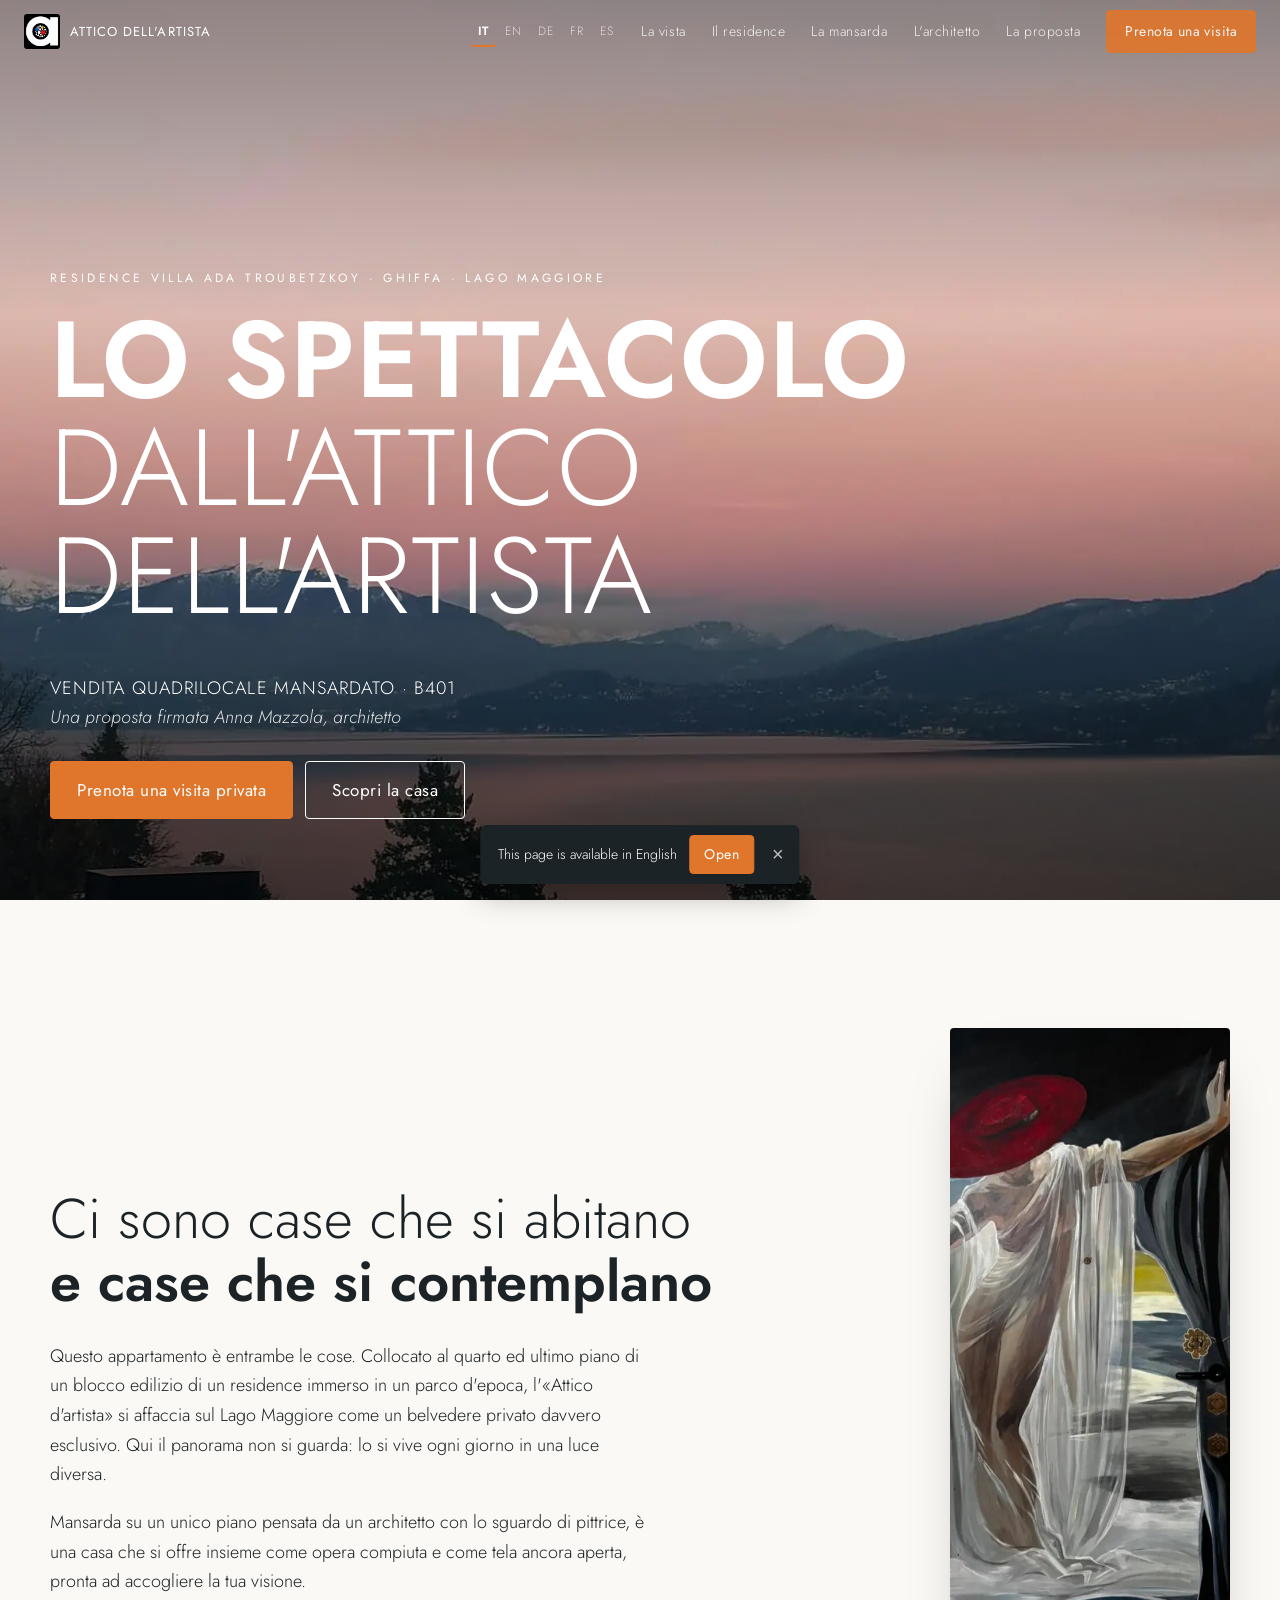
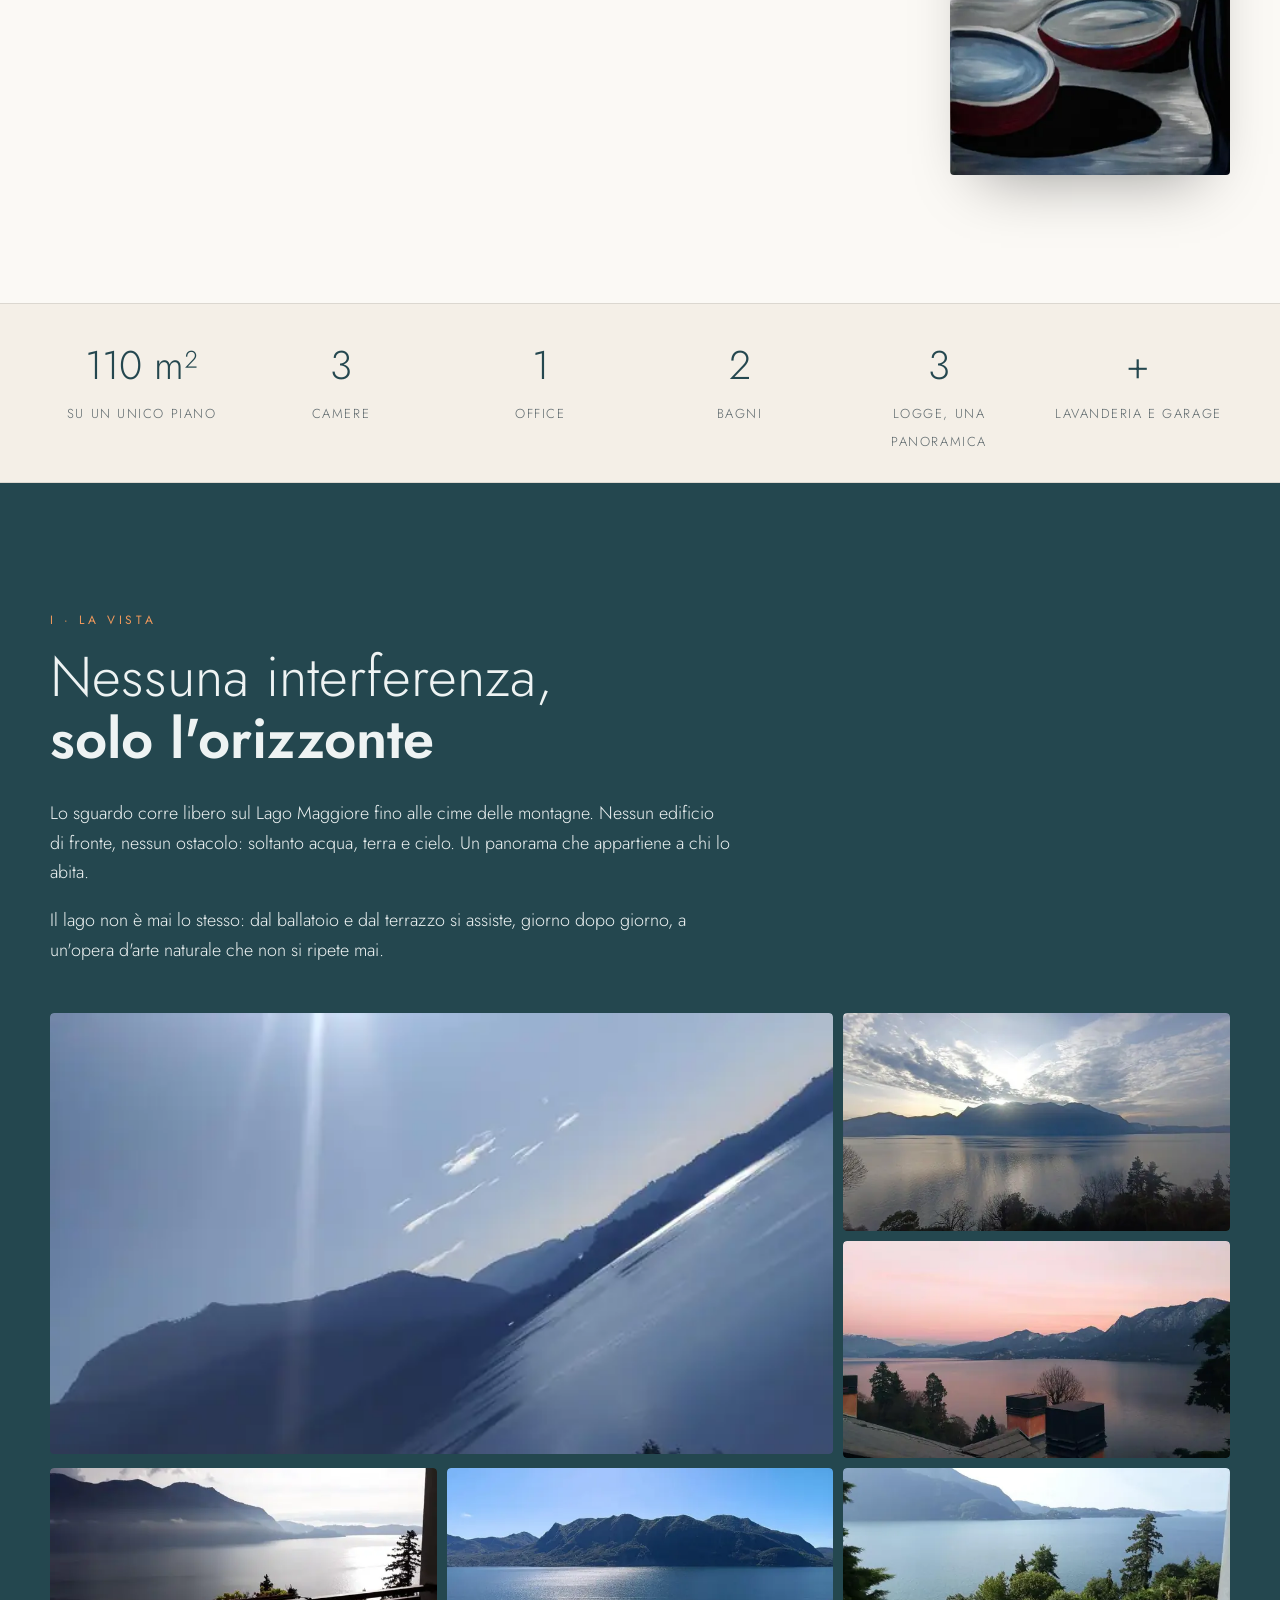
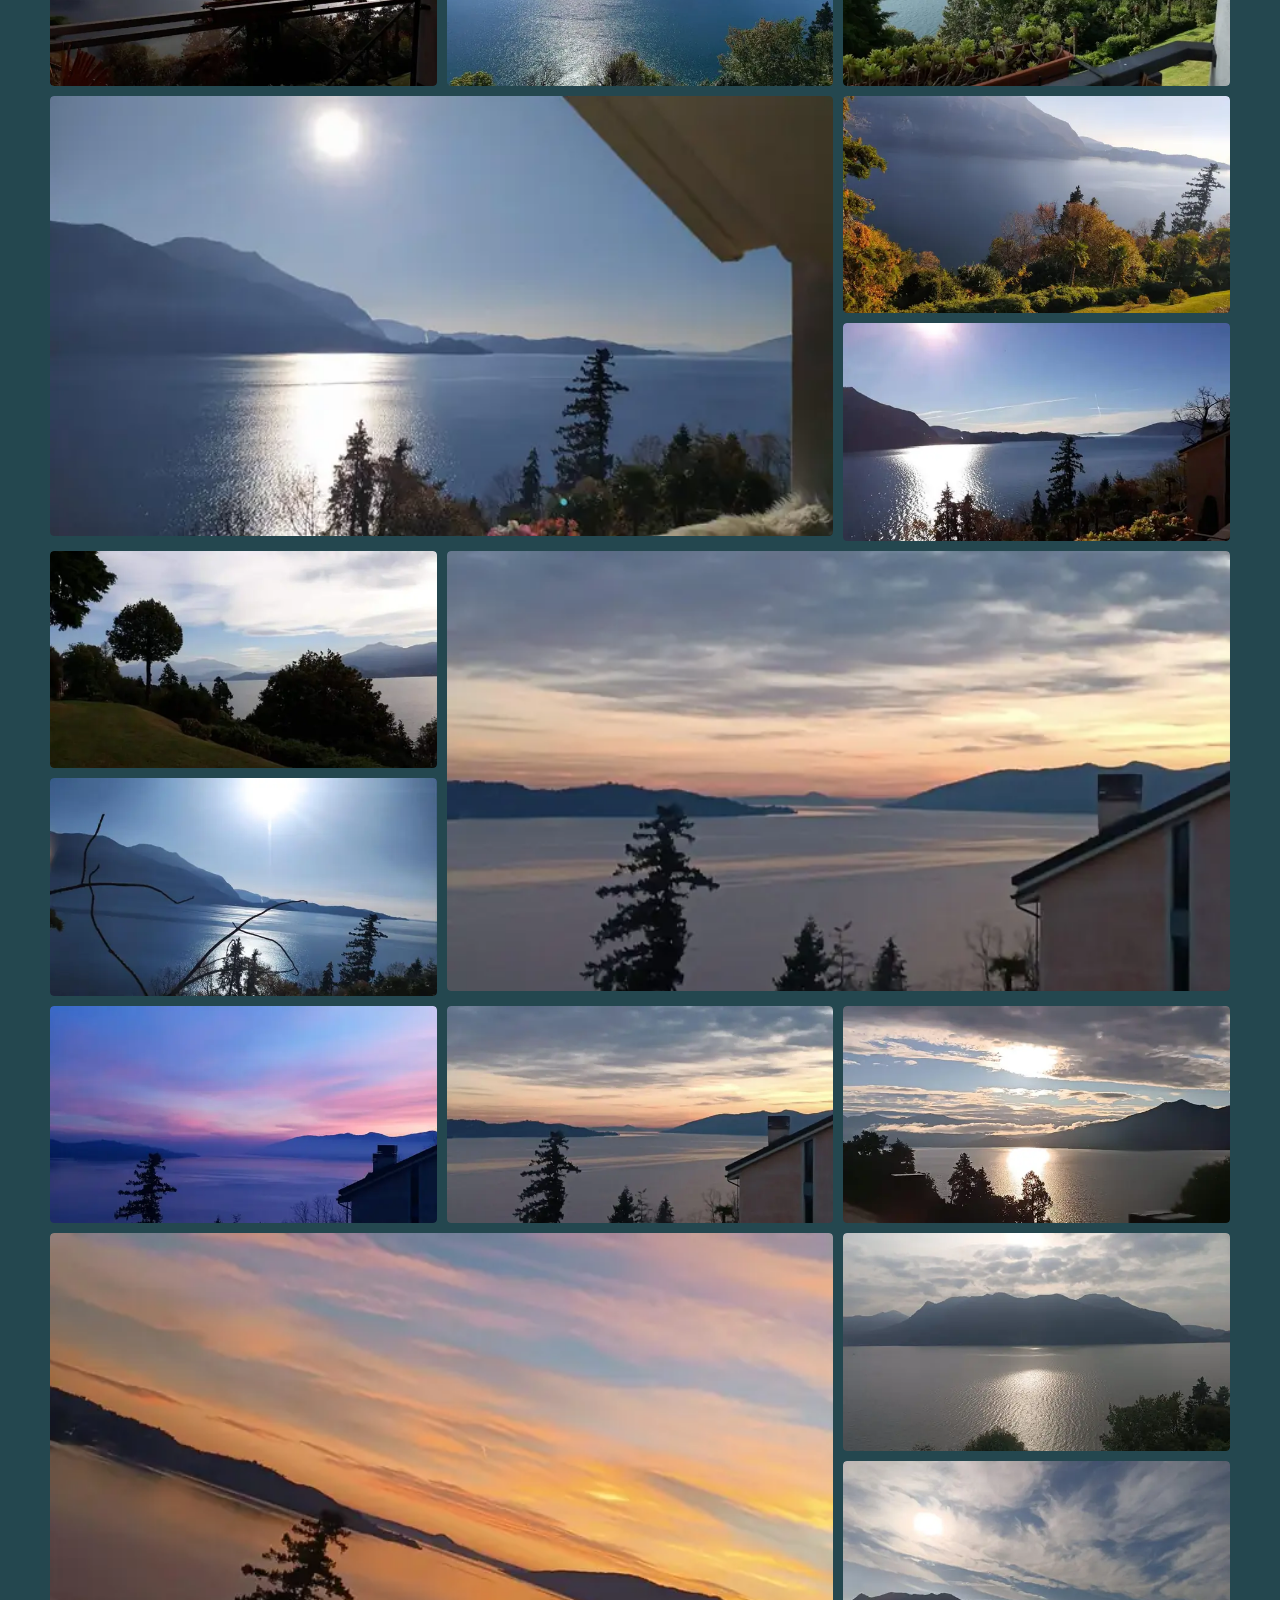
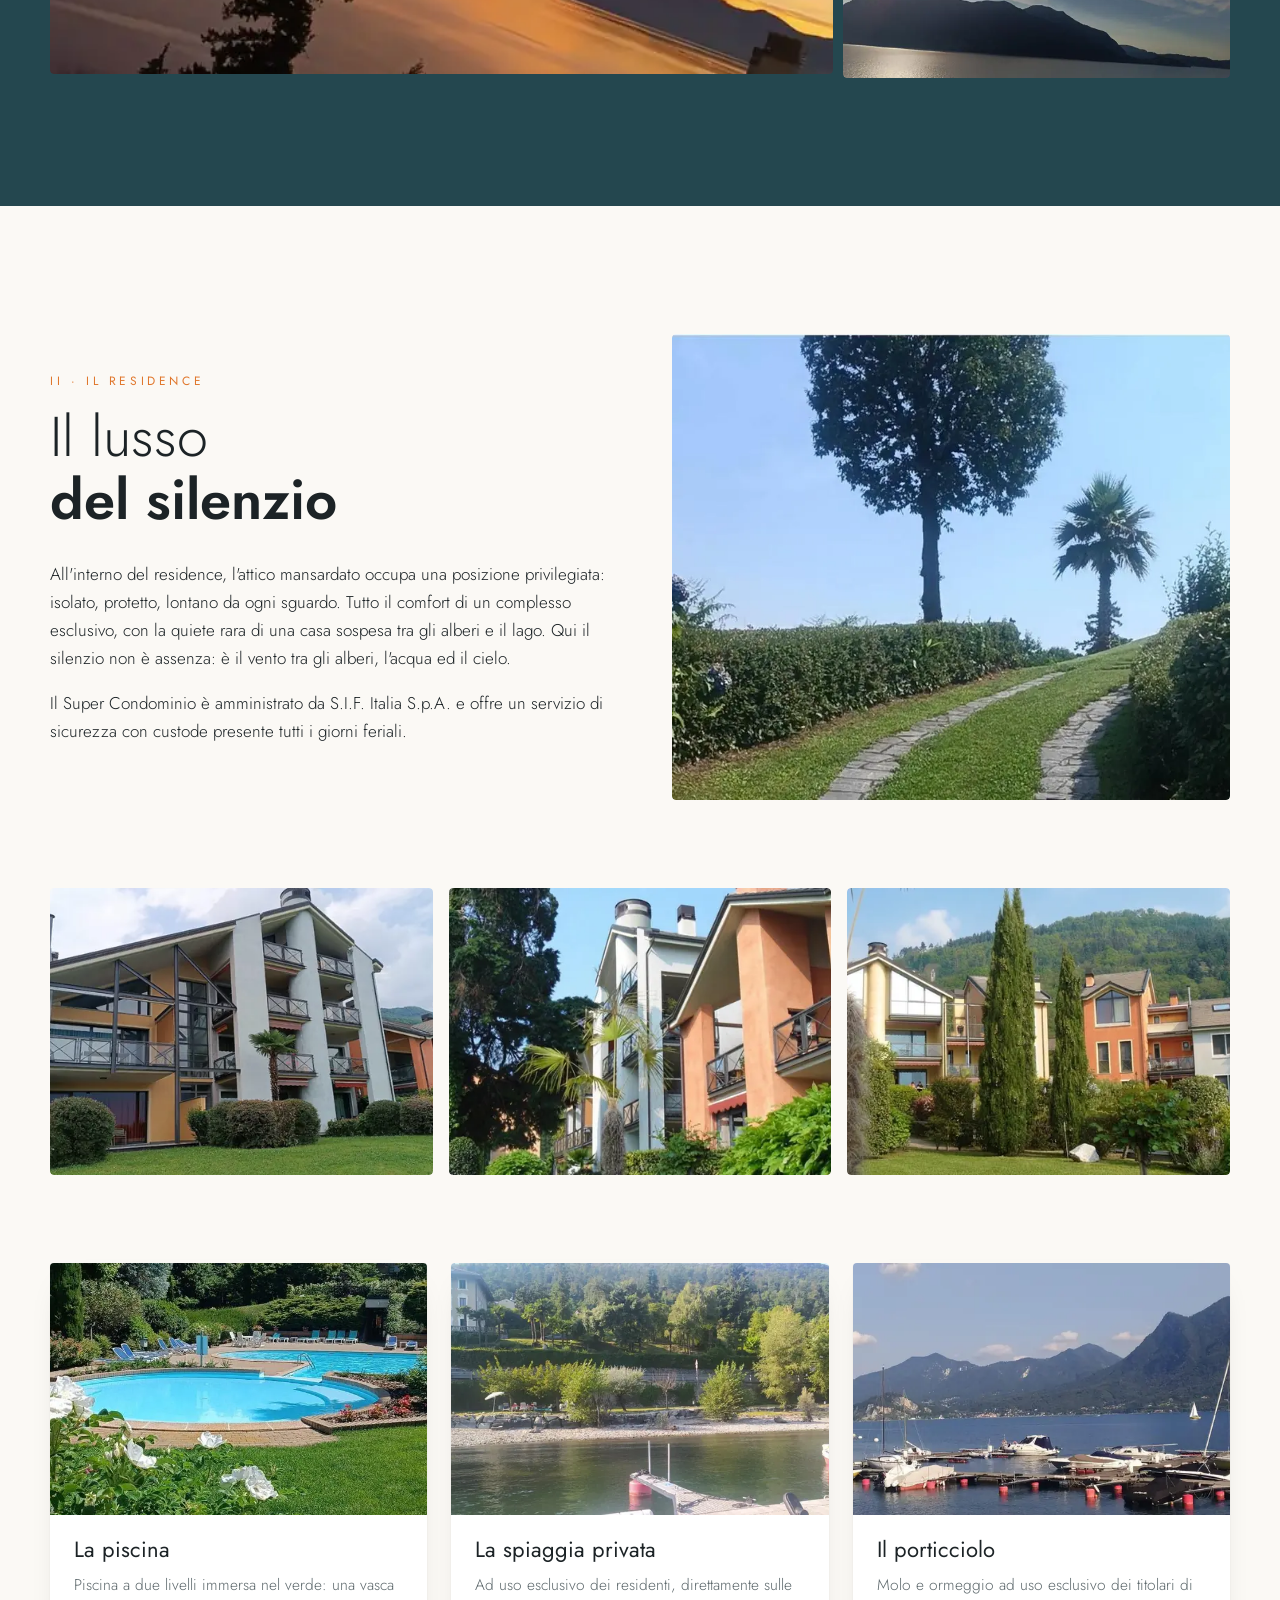
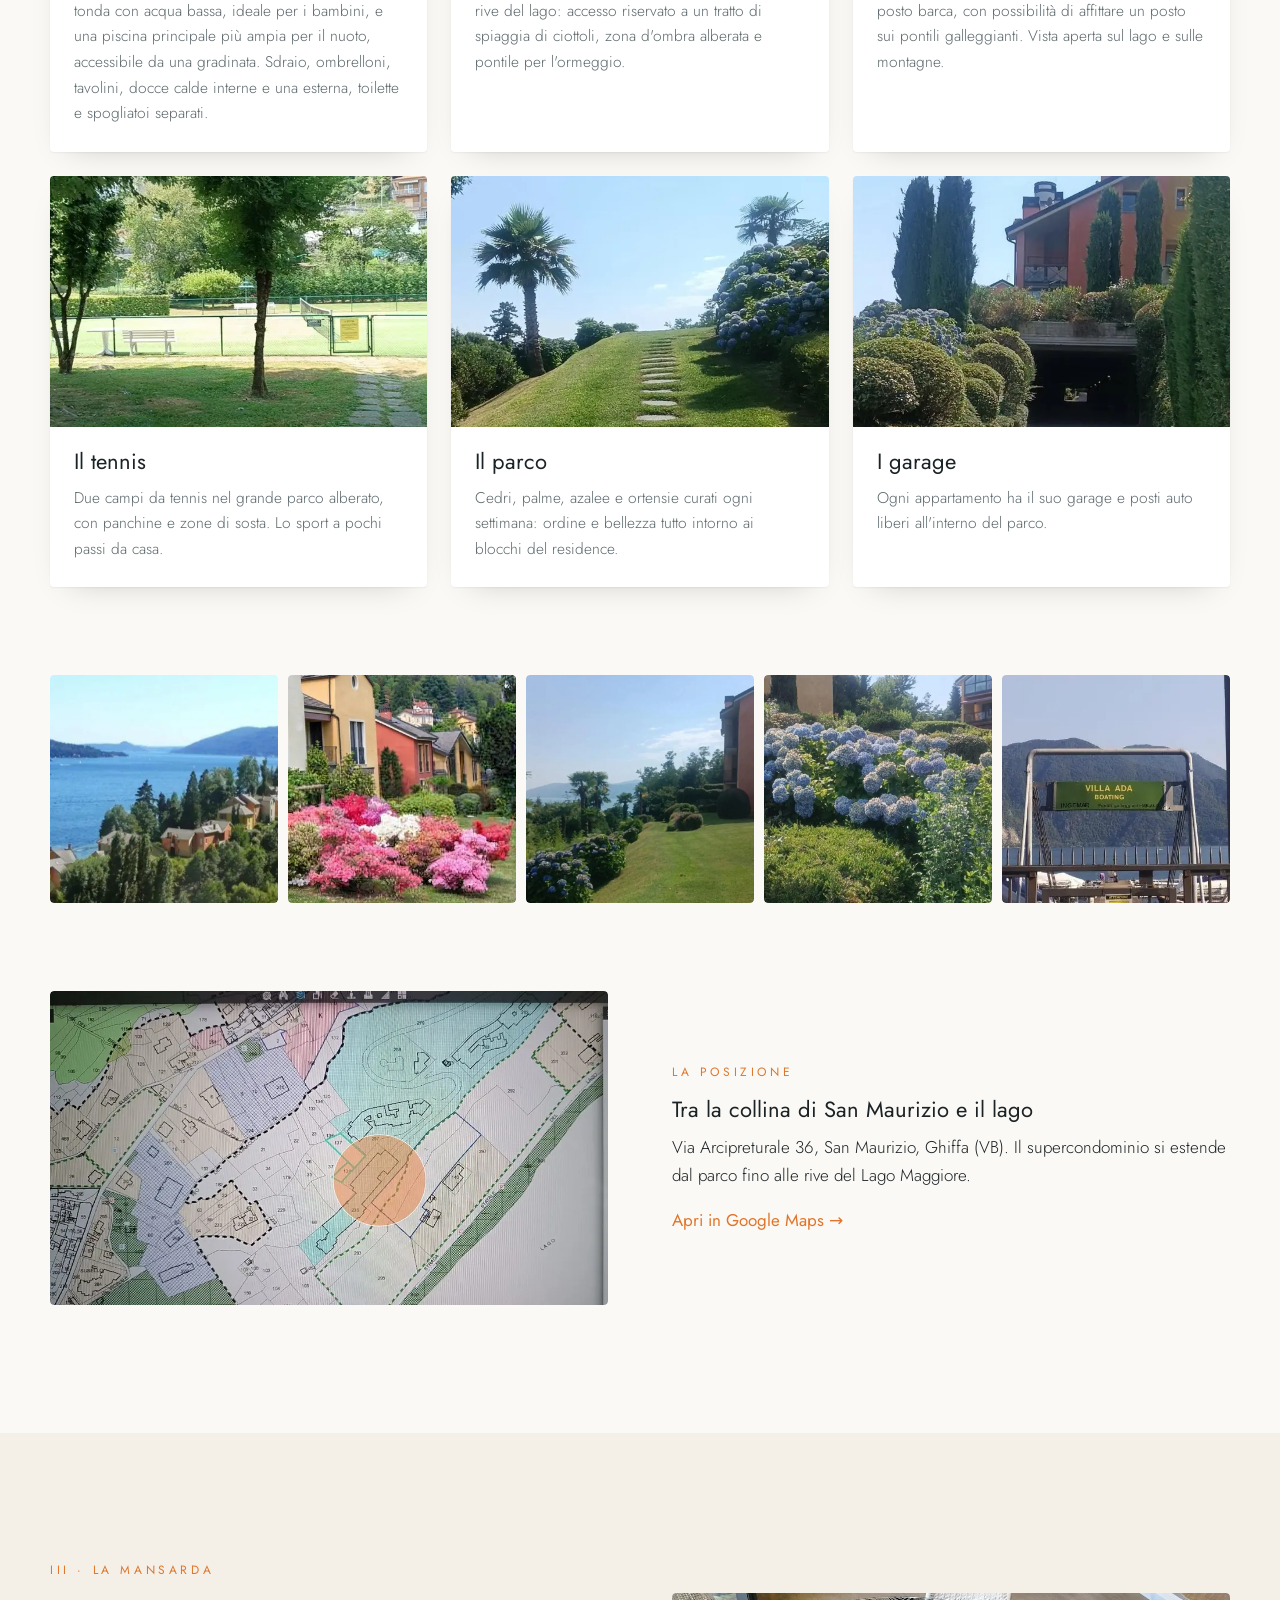
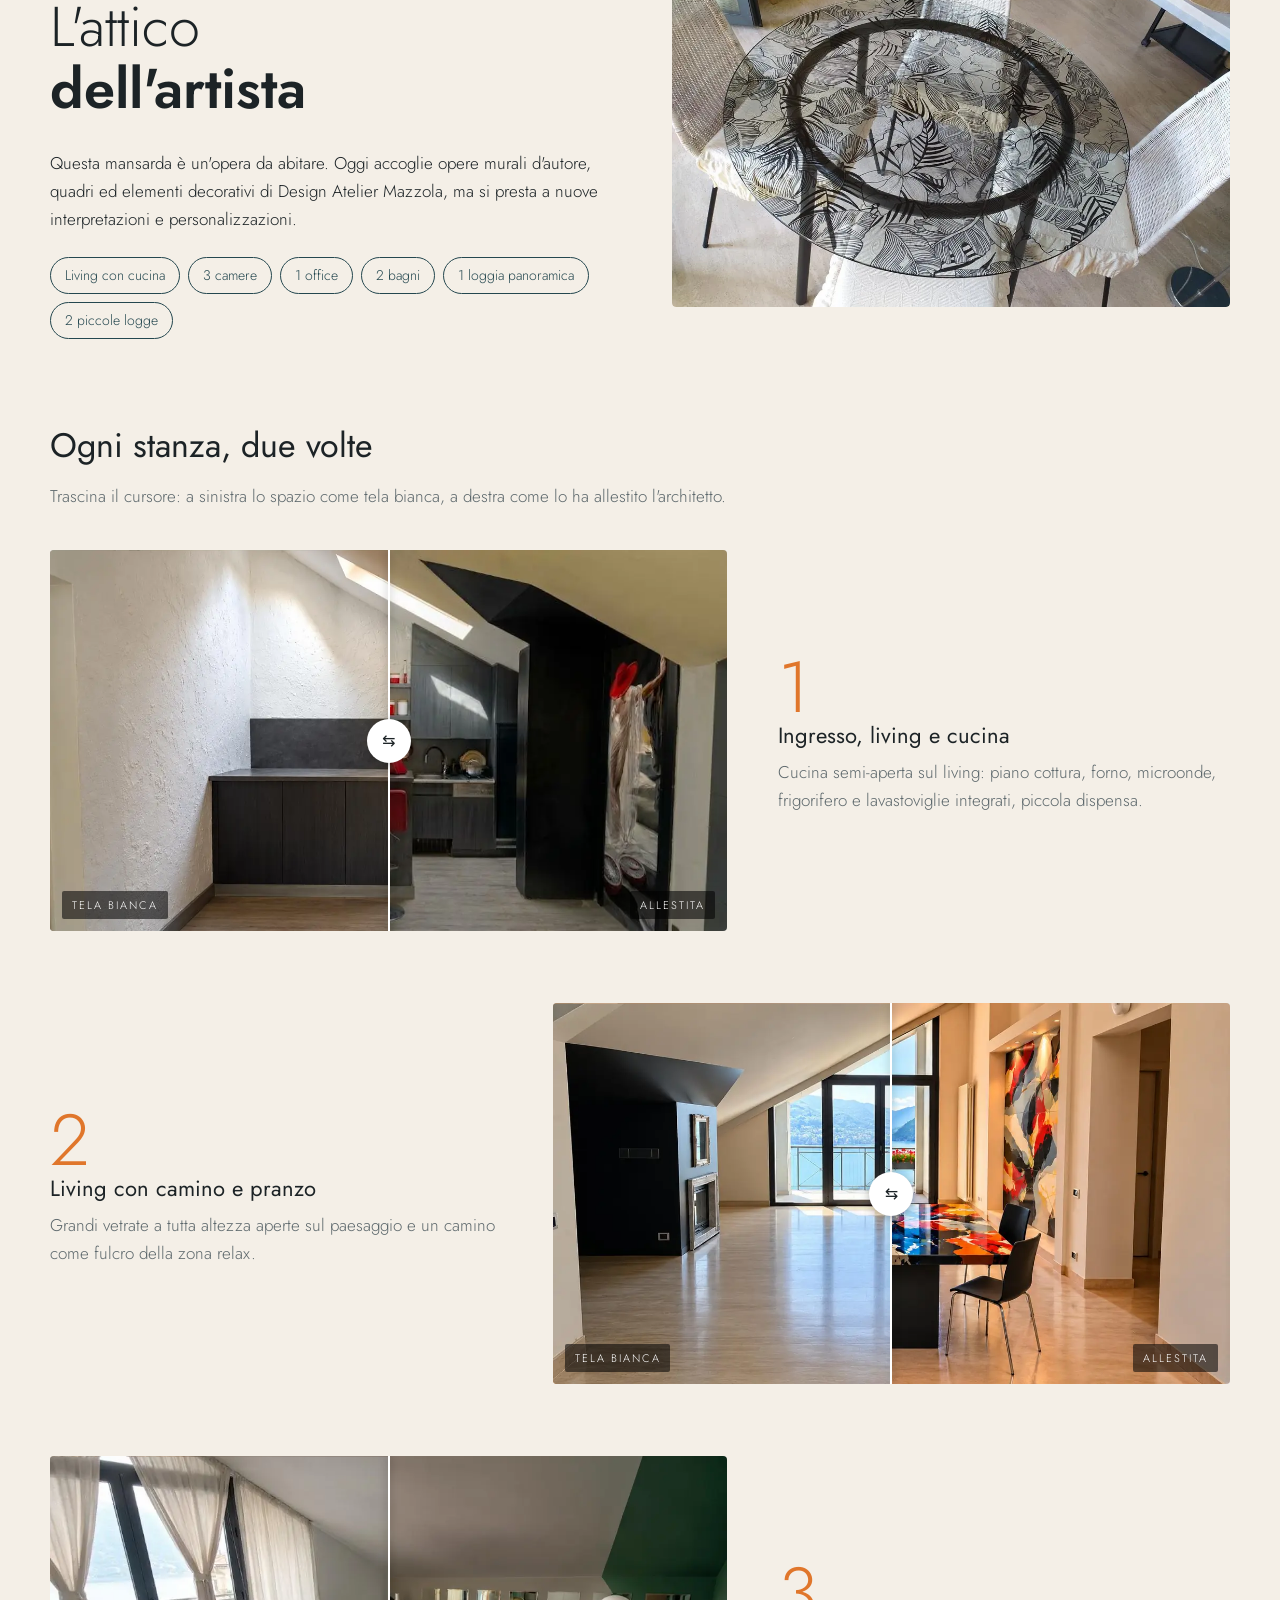
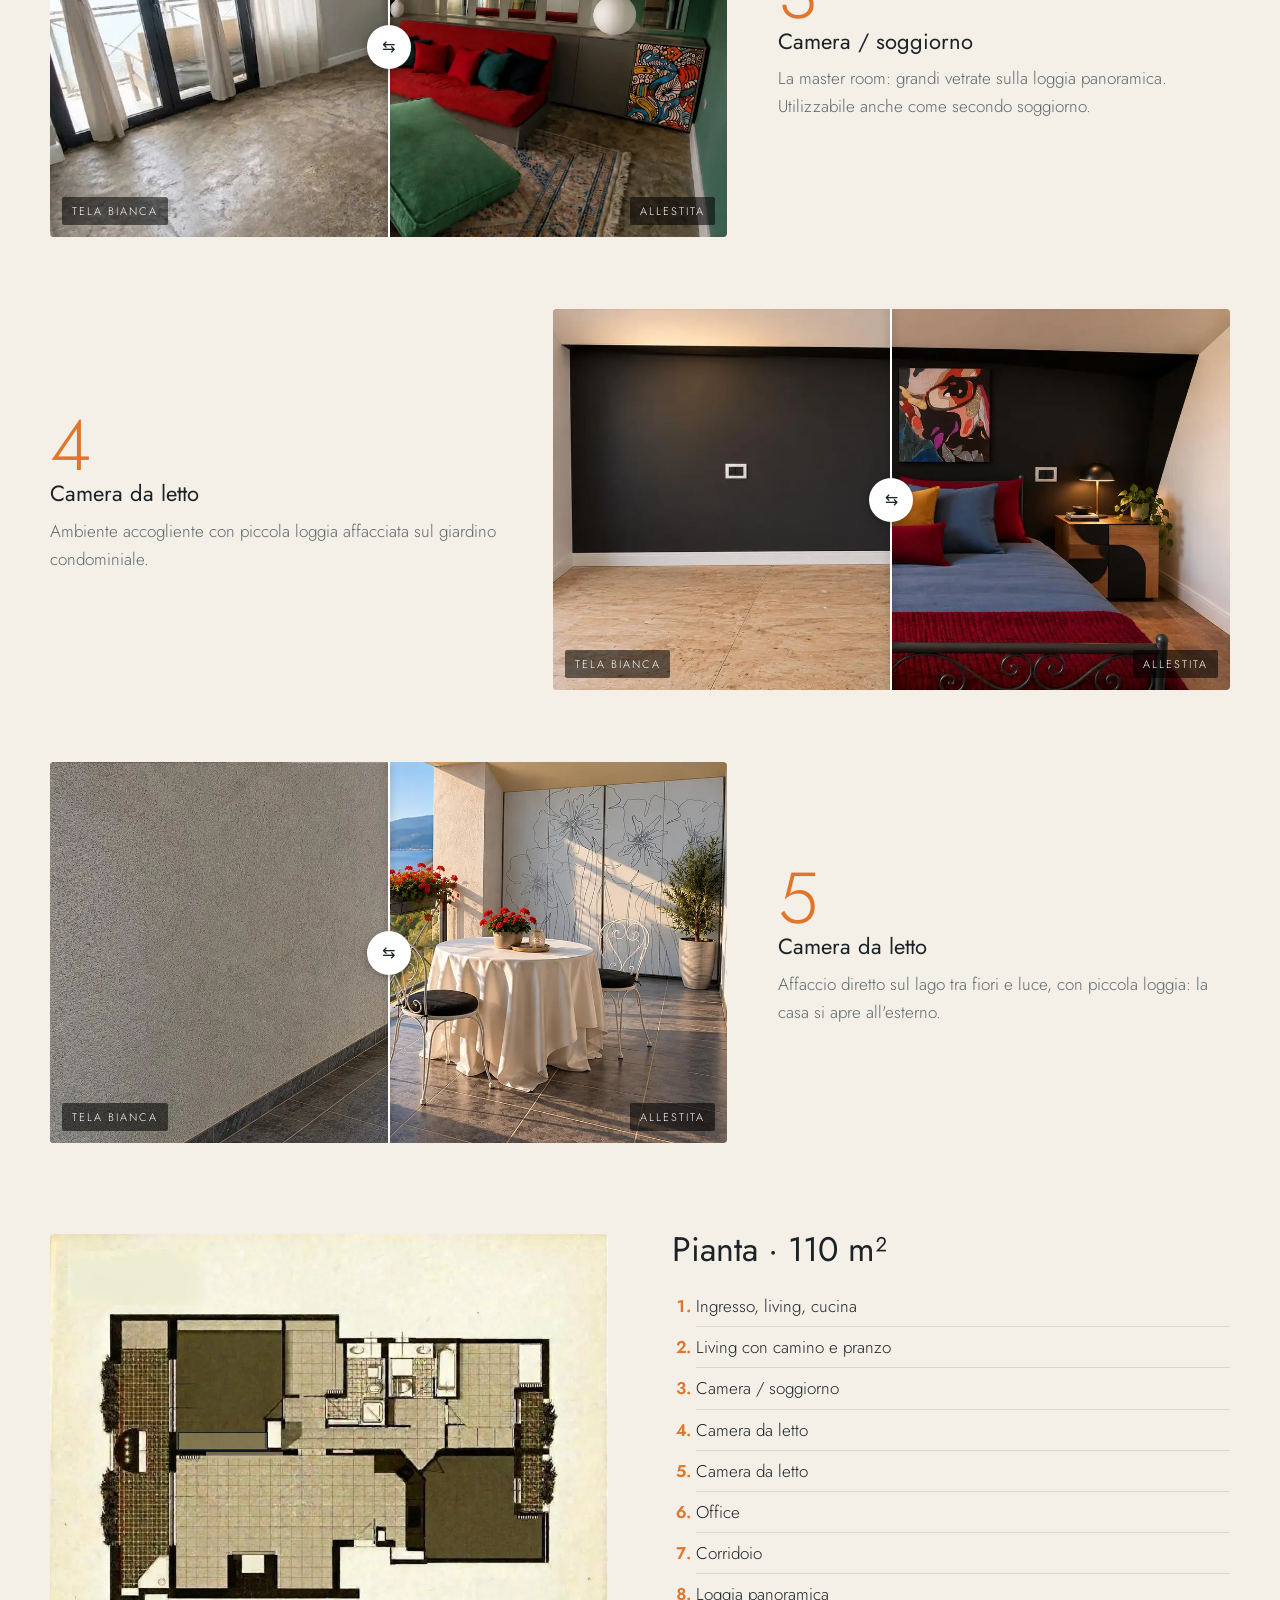
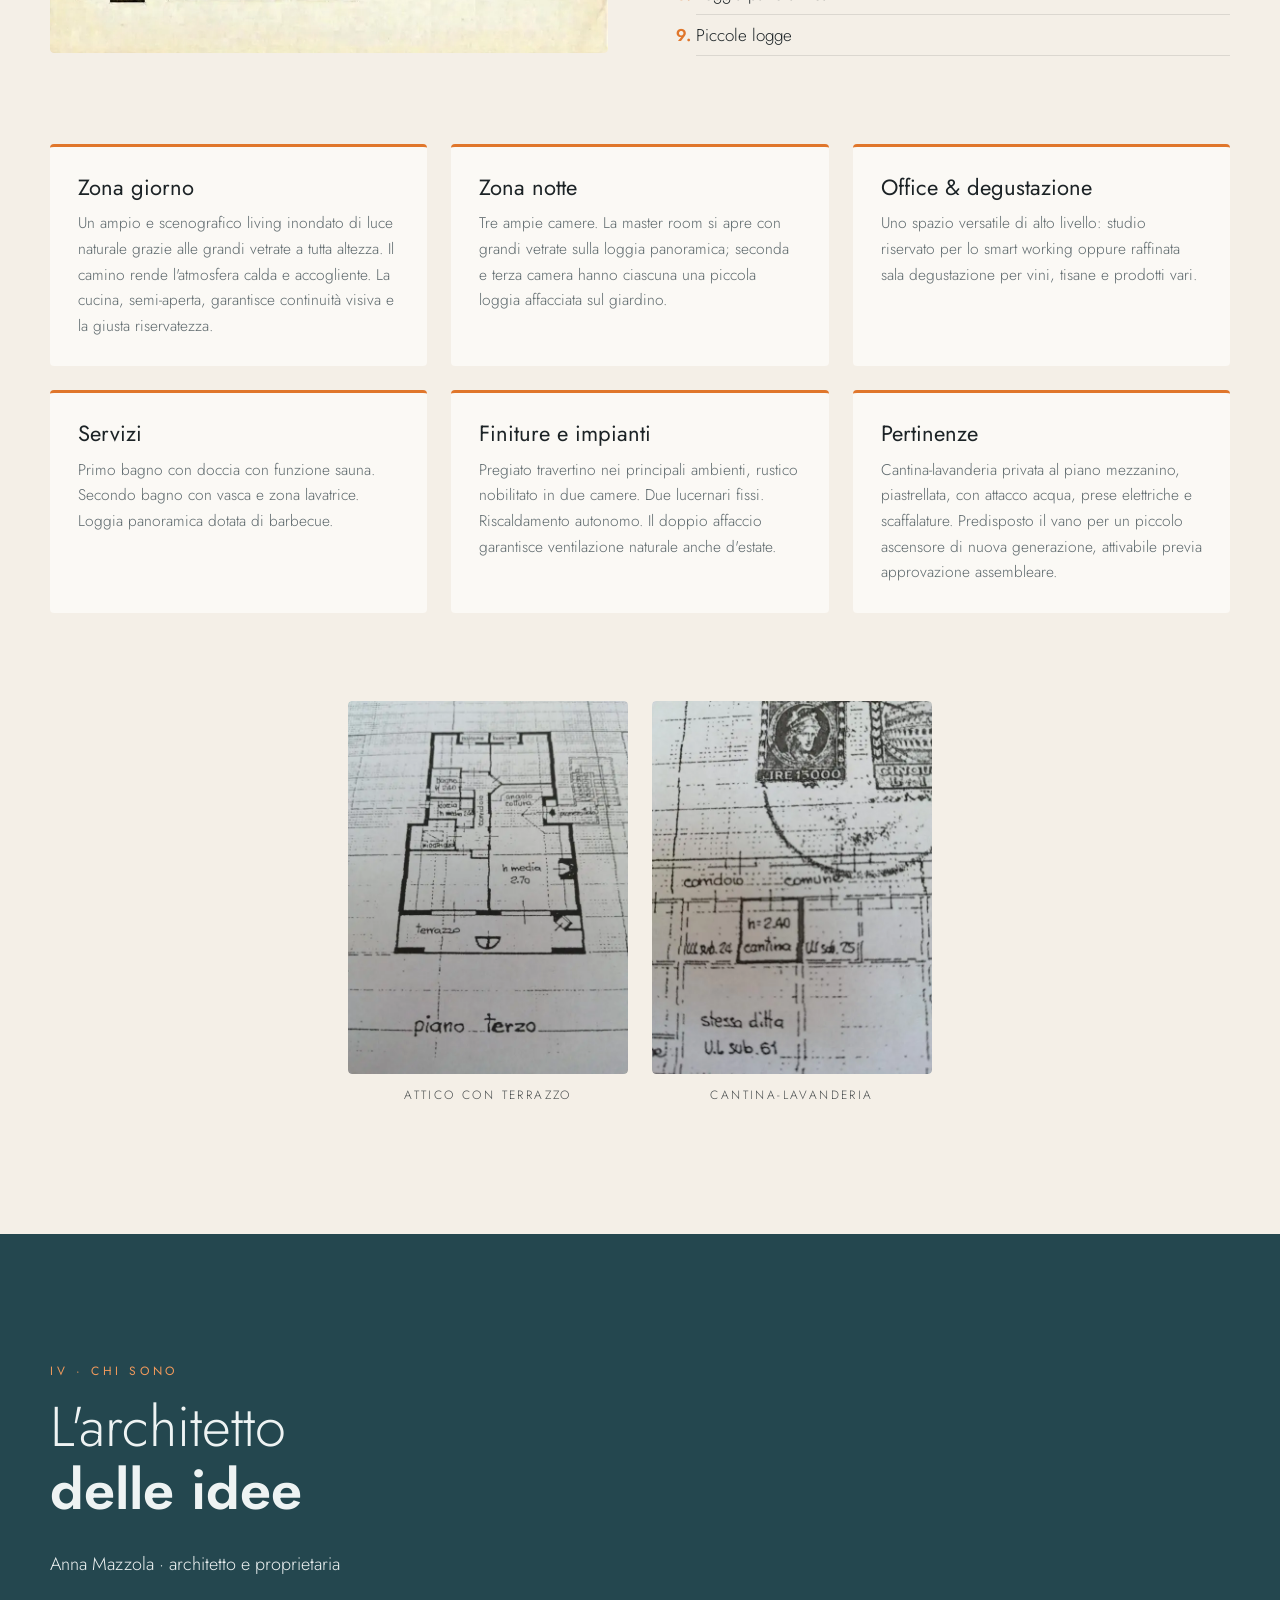
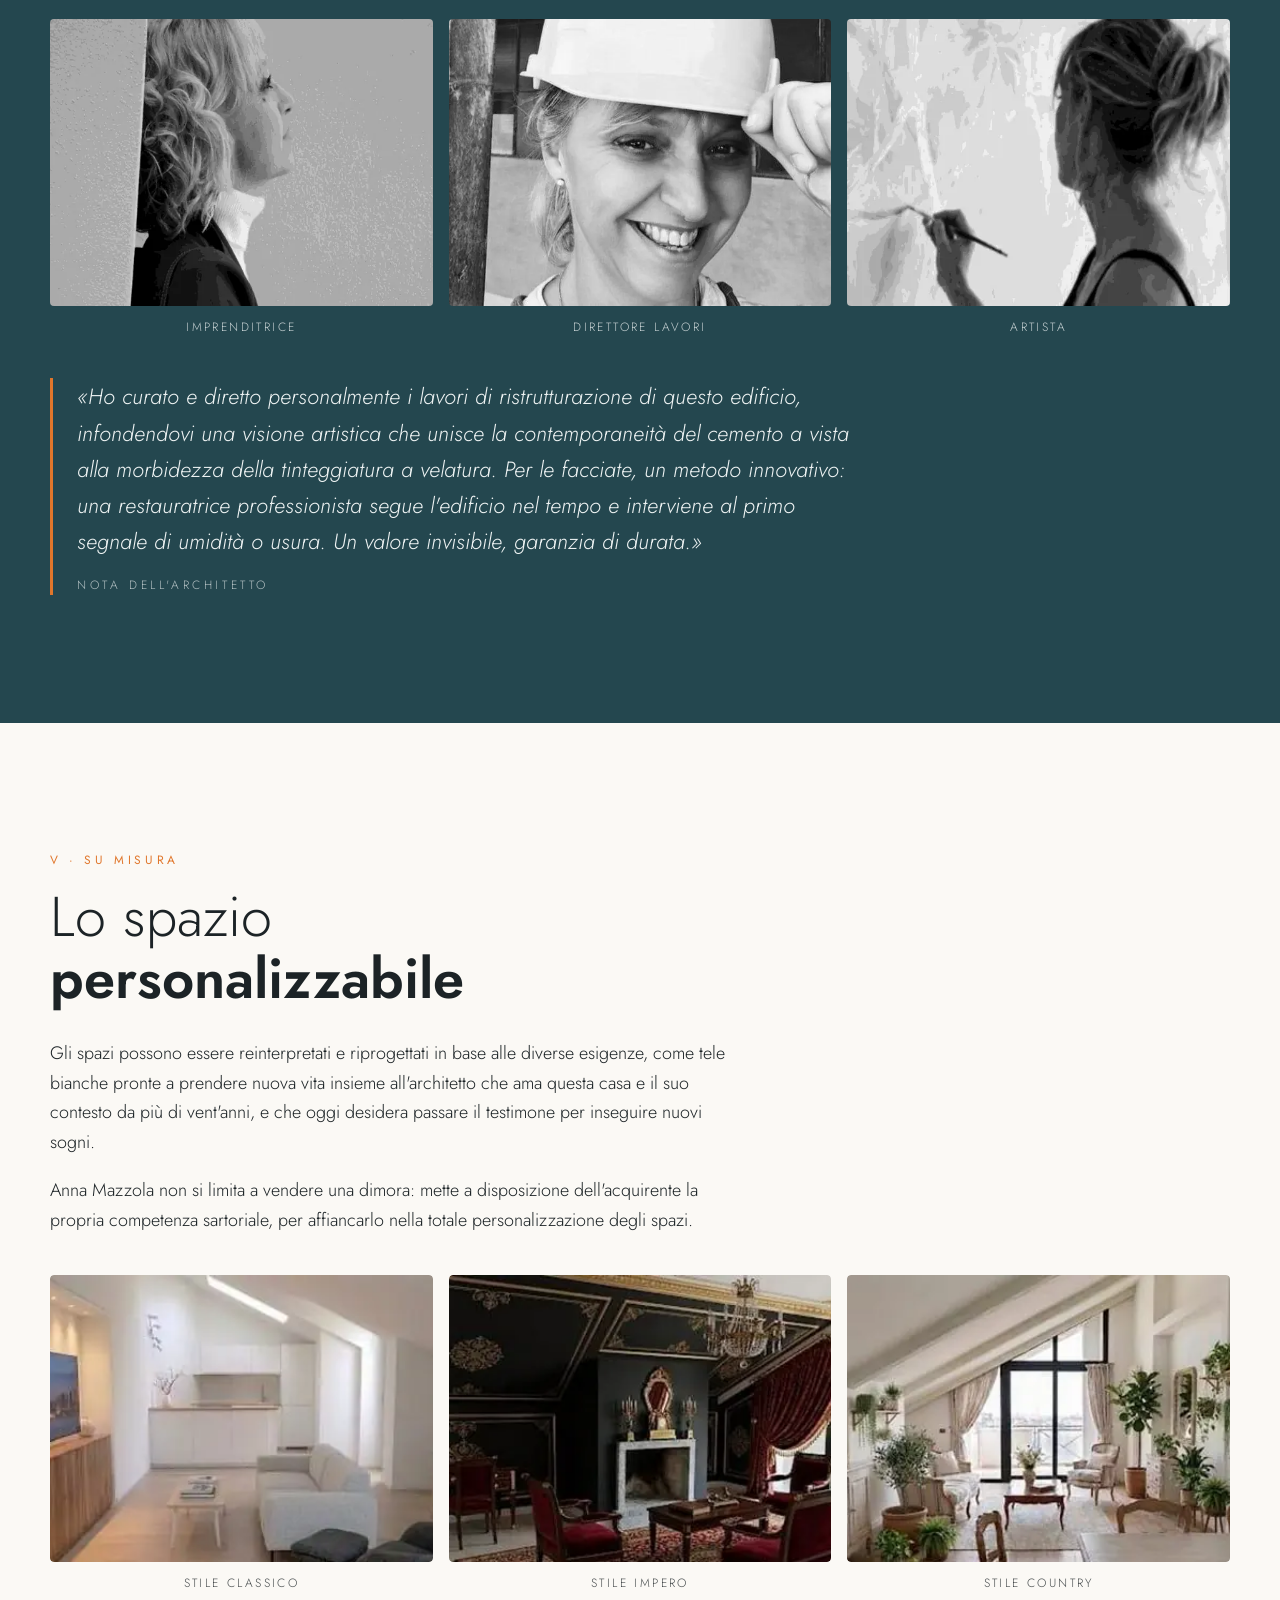
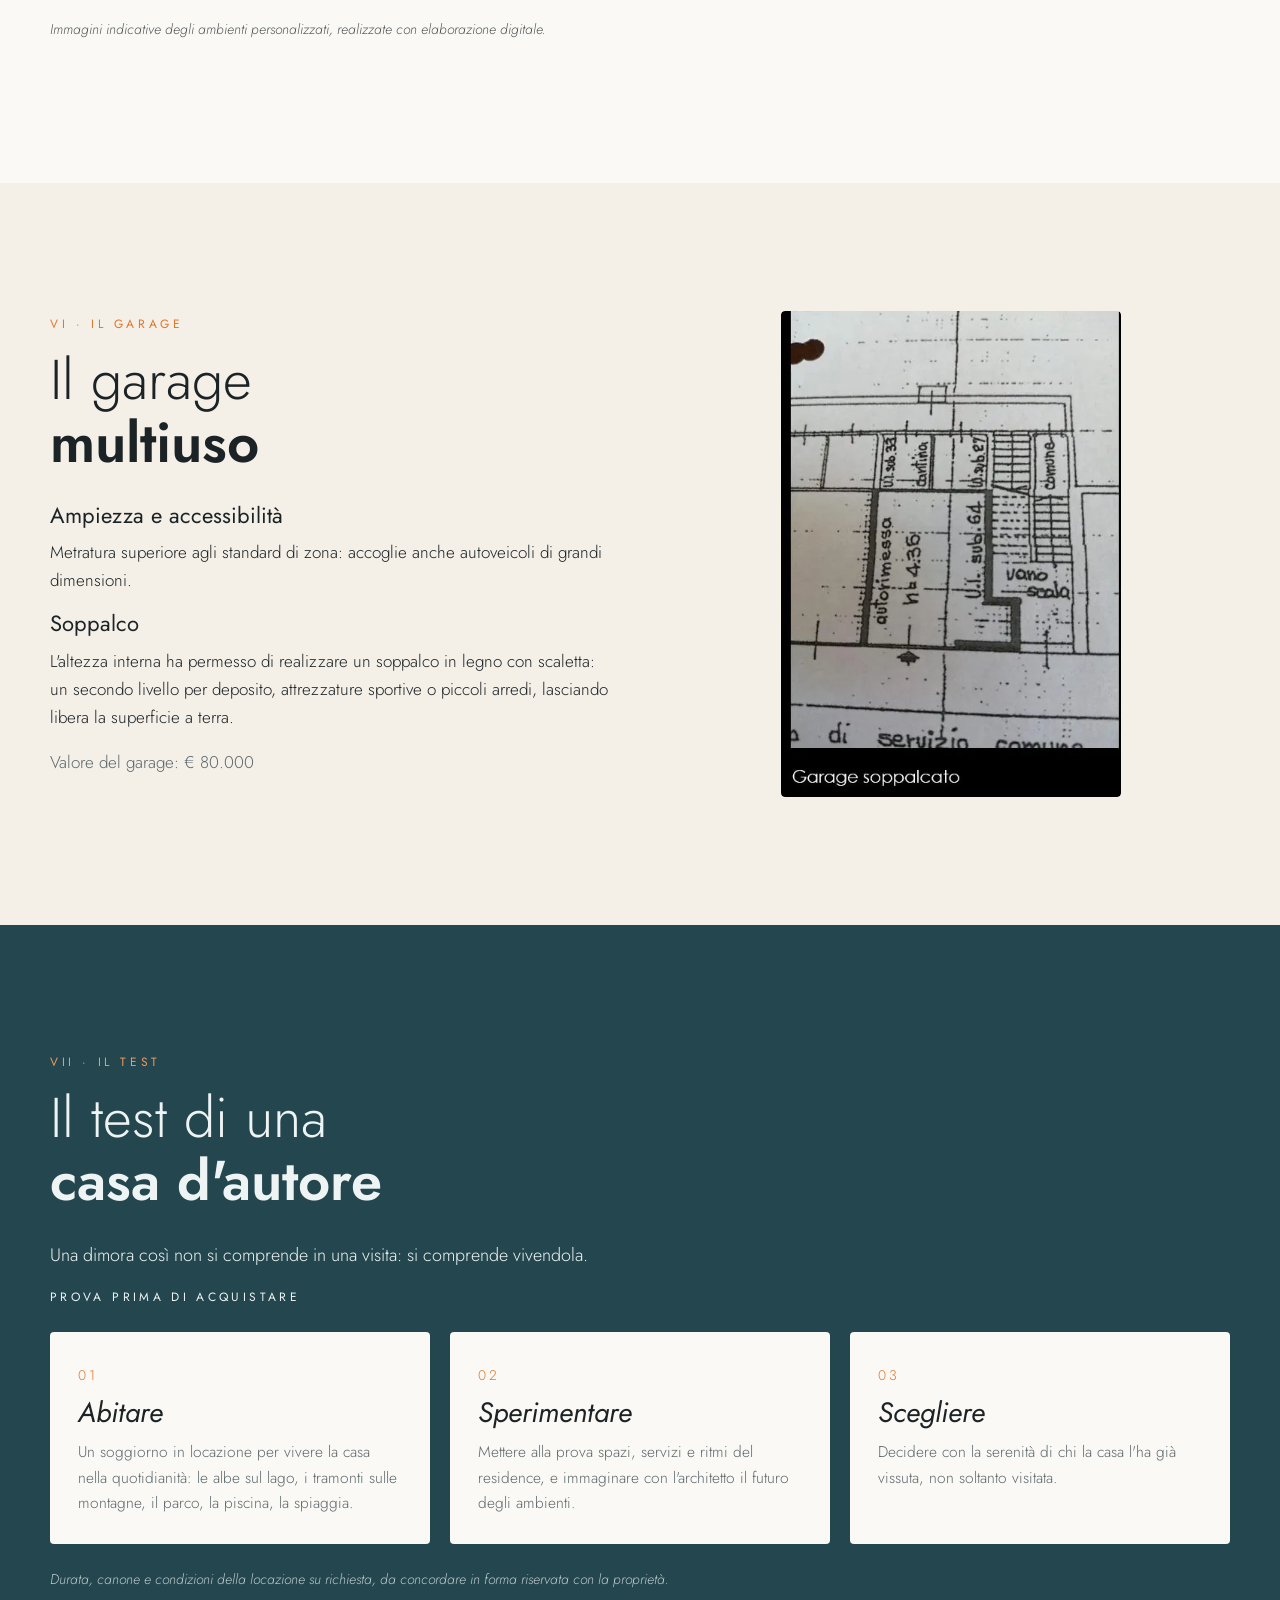
==== index.html @ 709024e2 "Minisito multilingua Attico dell'Artista Sito statico (HTML/CSS/JS) in it, en, de, fr, es con immagi" ====
<!doctype html>
<html lang="it">
<head>
<meta charset="utf-8">
<meta name="viewport" content="width=device-width, initial-scale=1">
<title>L&#x27;Attico dell&#x27;Artista · Ghiffa, Lago Maggiore · In vendita</title>
<meta name="description" content="In vendita attico mansardato vista lago di 110 m² nel Residence Villa Ada Troubetzkoy a Ghiffa (VB): 3 camere, office, 2 bagni, loggia panoramica, garage. Piscina, spiaggia privata, porticciolo e tennis.">
<meta name="theme-color" content="#24474f">
<link rel="canonical" href="/">
<link rel="alternate" hreflang="it" href="/">
<link rel="alternate" hreflang="en" href="/en/">
<link rel="alternate" hreflang="de" href="/de/">
<link rel="alternate" hreflang="fr" href="/fr/">
<link rel="alternate" hreflang="es" href="/es/">
<link rel="alternate" hreflang="x-default" href="/">
<link rel="icon" href="img/favicon.png" type="image/png">
<link rel="apple-touch-icon" href="img/apple-touch-icon.png">
<meta property="og:type" content="website">
<meta property="og:title" content="L&#x27;Attico dell&#x27;Artista · Lago Maggiore">
<meta property="og:description" content="Quadrilocale mansardato vista lago, 110 m², Residence Villa Ada Troubetzkoy, Ghiffa. Una proposta di Anna Mazzola, architetto.">
<meta property="og:image" content="/img/hero-1598.webp">
<meta property="og:url" content="/">
<meta property="og:locale" content="it_IT">
<meta property="og:locale:alternate" content="en_GB"><meta property="og:locale:alternate" content="de_DE"><meta property="og:locale:alternate" content="fr_FR"><meta property="og:locale:alternate" content="es_ES">
<link rel="preload" as="image" href="img/hero-960.webp" imagesrcset="img/hero-960.webp 960w, img/hero-1598.webp 1598w" imagesizes="100vw" fetchpriority="high">
<link rel="preconnect" href="https://fonts.googleapis.com">
<link rel="preconnect" href="https://fonts.gstatic.com" crossorigin>
<link href="https://fonts.googleapis.com/css2?family=Jost:wght@300;400;600&display=swap" rel="stylesheet">
<link rel="stylesheet" href="style.css">
<script type="application/ld+json">{"@context": "https://schema.org", "@type": "RealEstateListing", "inLanguage": "it", "name": "L'Attico dell'Artista – Quadrilocale mansardato B401", "description": "Attico mansardato vista lago di 110 m² con lavanderia e garage nel Residence Villa Ada Troubetzkoy.", "url": "/", "image": "/img/hero-1598.webp", "offers": {"@type": "Offer", "price": 730000, "priceCurrency": "EUR", "availability": "https://schema.org/InStock"}, "itemOffered": {"@type": "Apartment", "numberOfRooms": 4, "numberOfBedrooms": 3, "numberOfBathroomsTotal": 2, "floorSize": {"@type": "QuantitativeValue", "value": 110, "unitCode": "MTK"}, "address": {"@type": "PostalAddress", "streetAddress": "Via Arcipreturale 36", "addressLocality": "Ghiffa", "addressRegion": "VB", "postalCode": "28823", "addressCountry": "IT"}}, "seller": {"@type": "Person", "name": "Anna Mazzola", "telephone": "+393355858642", "email": "ateliermazzola@gmail.com", "url": "https://www.annamazzola.it"}}</script>
</head>
<body>
<a class="skip" href="#main">Vai al contenuto</a>
<header class="nav" id="top">
  <a class="brand" href="#top" aria-label="Inizio"><img src="img/logo-125.webp" width="36" height="36" alt=""><span>Attico dell'Artista</span></a>
  <div class="langs" role="navigation" aria-label="Lingua"><a href="./" hreflang="it" lang="it" title="Italiano" aria-current="true">IT</a><a href="en/" hreflang="en" lang="en" title="English" data-s="This page is available in English" data-go="Open">EN</a><a href="de/" hreflang="de" lang="de" title="Deutsch" data-s="Diese Seite ist auf Deutsch verfügbar" data-go="Öffnen">DE</a><a href="fr/" hreflang="fr" lang="fr" title="Français" data-s="Cette page est disponible en français" data-go="Ouvrir">FR</a><a href="es/" hreflang="es" lang="es" title="Español" data-s="Esta página está disponible en español" data-go="Abrir">ES</a></div>
  <button class="burger" aria-label="Apri menu" aria-expanded="false" aria-controls="menu"><span></span><span></span></button>
  <nav id="menu">
    <a href="#vista">La vista</a><a href="#residence">Il residence</a><a href="#mansarda">La mansarda</a><a href="#architetto">L'architetto</a><a href="#proposta">La proposta</a><a href="#contatti" class="btn btn-s">Prenota una visita</a>
  </nav>
</header>

<main id="main">
<section class="hero">
  <img class="hero-bg" src="img/hero-960.webp" srcset="img/hero-960.webp 960w, img/hero-1598.webp 1598w" sizes="100vw" width="1598" height="899" alt="Alba rosa sul Lago Maggiore vista dall&#x27;attico" fetchpriority="high">
  <div class="hero-c wrap">
    <p class="kicker">Residence Villa Ada Troubetzkoy · Ghiffa · Lago Maggiore</p>
    <h1><strong>Lo spettacolo</strong><br>dall'attico<br>dell'artista</h1>
    <p class="hero-sub">Vendita quadrilocale mansardato · B401<br><em>Una proposta firmata Anna Mazzola, architetto</em></p>
    <div class="hero-cta"><a href="#contatti" class="btn">Prenota una visita privata</a><a href="#vista" class="btn btn-ghost">Scopri la casa</a></div>
  </div>
</section>

<section class="intro wrap">
  <div class="intro-t">
    <h2 class="h-lite">Ci sono case che si abitano<br><strong>e case che si contemplano</strong></h2>
    <p>Questo appartamento è entrambe le cose. Collocato al quarto ed ultimo piano di un blocco edilizio di un residence immerso in un parco d'epoca, l'«Attico d'artista» si affaccia sul Lago Maggiore come un belvedere privato davvero esclusivo. Qui il panorama non si guarda: lo si vive ogni giorno in una luce diversa.</p>
    <p>Mansarda su un unico piano pensata da un architetto con lo sguardo di pittrice, è una casa che si offre insieme come opera compiuta e come tela ancora aperta, pronta ad accogliere la tua visione.</p>
  </div>
  <figure class="intro-art"><img src="img/intro-art-480.webp" srcset="img/intro-art-480.webp 480w" sizes="(max-width: 800px) 60vw, 300px" width="480" height="1281" alt="Opera d&#x27;arte nell&#x27;attico" loading="lazy" decoding="async"></figure>
</section>

<section class="facts" aria-label="In sintesi">
  <ul class="wrap">
    <li><b>110 m²</b><span>su un unico piano</span></li>
    <li><b>3</b><span>camere</span></li>
    <li><b>1</b><span>office</span></li>
    <li><b>2</b><span>bagni</span></li>
    <li><b>3</b><span>logge, una panoramica</span></li>
    <li><b>+</b><span>lavanderia e garage</span></li>
  </ul>
</section>

<section id="vista" class="sec dark">
  <div class="wrap">
    <p class="eyebrow">I · La vista</p>
    <h2 class="h-lite">Nessuna interferenza,<br><strong>solo l'orizzonte</strong></h2>
    <p class="lead">Lo sguardo corre libero sul Lago Maggiore fino alle cime delle montagne. Nessun edificio di fronte, nessun ostacolo: soltanto acqua, terra e cielo. Un panorama che appartiene a chi lo abita.</p>
    <p class="lead">Il lago non è mai lo stesso: dal ballatoio e dal terrazzo si assiste, giorno dopo giorno, a un'opera d'arte naturale che non si ripete mai.</p>
    <div class="gallery"><figure class="g-item wide"><a href="img/vista-01-1280.webp" class="lb" data-cap="Raggi di sole sul lago"><img src="img/vista-01-640.webp" srcset="img/vista-01-640.webp 640w, img/vista-01-1280.webp 1280w" sizes="(max-width: 700px) 100vw, 33vw" width="1280" height="719" alt="Raggi di sole sul lago" loading="lazy" decoding="async"></a></figure><figure class="g-item"><a href="img/vista-02-1280.webp" class="lb" data-cap="Nuvole e riflessi sul Lago Maggiore"><img src="img/vista-02-640.webp" srcset="img/vista-02-640.webp 640w, img/vista-02-1280.webp 1280w" sizes="(max-width: 700px) 100vw, 33vw" width="1280" height="720" alt="Nuvole e riflessi sul Lago Maggiore" loading="lazy" decoding="async"></a></figure><figure class="g-item"><a href="img/vista-03-971.webp" class="lb" data-cap="Alba rosa sulle montagne"><img src="img/vista-03-640.webp" srcset="img/vista-03-640.webp 640w, img/vista-03-971.webp 971w" sizes="(max-width: 700px) 100vw, 33vw" width="971" height="546" alt="Alba rosa sulle montagne" loading="lazy" decoding="async"></a></figure><figure class="g-item"><a href="img/vista-04-971.webp" class="lb" data-cap="Controluce dal ballatoio"><img src="img/vista-04-640.webp" srcset="img/vista-04-640.webp 640w, img/vista-04-971.webp 971w" sizes="(max-width: 700px) 100vw, 33vw" width="971" height="546" alt="Controluce dal ballatoio" loading="lazy" decoding="async"></a></figure><figure class="g-item"><a href="img/vista-05-1007.webp" class="lb" data-cap="Cielo terso sul lago"><img src="img/vista-05-640.webp" srcset="img/vista-05-640.webp 640w, img/vista-05-1007.webp 1007w" sizes="(max-width: 700px) 100vw, 33vw" width="1007" height="567" alt="Cielo terso sul lago" loading="lazy" decoding="async"></a></figure><figure class="g-item wide"><a href="img/vista-06-1280.webp" class="lb" data-cap="Sole d&#x27;inverno dal terrazzo"><img src="img/vista-06-640.webp" srcset="img/vista-06-640.webp 640w, img/vista-06-1280.webp 1280w" sizes="(max-width: 700px) 100vw, 33vw" width="1280" height="719" alt="Sole d&#x27;inverno dal terrazzo" loading="lazy" decoding="async"></a></figure><figure class="g-item"><a href="img/vista-07-1008.webp" class="lb" data-cap="Il lago tra la vegetazione"><img src="img/vista-07-640.webp" srcset="img/vista-07-640.webp 640w, img/vista-07-1008.webp 1008w" sizes="(max-width: 700px) 100vw, 33vw" width="1008" height="567" alt="Il lago tra la vegetazione" loading="lazy" decoding="async"></a></figure><figure class="g-item"><a href="img/vista-08-1280.webp" class="lb" data-cap="Autunno sul lago"><img src="img/vista-08-640.webp" srcset="img/vista-08-640.webp 640w, img/vista-08-1280.webp 1280w" sizes="(max-width: 700px) 100vw, 33vw" width="1280" height="719" alt="Autunno sul lago" loading="lazy" decoding="async"></a></figure><figure class="g-item"><a href="img/vista-09-1280.webp" class="lb" data-cap="Scia di luce sull&#x27;acqua"><img src="img/vista-09-640.webp" srcset="img/vista-09-640.webp 640w, img/vista-09-1280.webp 1280w" sizes="(max-width: 700px) 100vw, 33vw" width="1280" height="720" alt="Scia di luce sull&#x27;acqua" loading="lazy" decoding="async"></a></figure><figure class="g-item"><a href="img/vista-10-756.webp" class="lb" data-cap="Silhouette di alberi sul lago"><img src="img/vista-10-640.webp" srcset="img/vista-10-640.webp 640w, img/vista-10-756.webp 756w" sizes="(max-width: 700px) 100vw, 33vw" width="756" height="427" alt="Silhouette di alberi sul lago" loading="lazy" decoding="async"></a></figure><figure class="g-item wide"><a href="img/vista-11-1280.webp" class="lb" data-cap="Tramonto sul lago"><img src="img/vista-11-640.webp" srcset="img/vista-11-640.webp 640w, img/vista-11-1280.webp 1280w" sizes="(max-width: 700px) 100vw, 33vw" width="1280" height="721" alt="Tramonto sul lago" loading="lazy" decoding="async"></a></figure><figure class="g-item"><a href="img/vista-12-1007.webp" class="lb" data-cap="Sole tra i rami"><img src="img/vista-12-640.webp" srcset="img/vista-12-640.webp 640w, img/vista-12-1007.webp 1007w" sizes="(max-width: 700px) 100vw, 33vw" width="1007" height="570" alt="Sole tra i rami" loading="lazy" decoding="async"></a></figure><figure class="g-item"><a href="img/vista-13-1280.webp" class="lb" data-cap="Crepuscolo viola"><img src="img/vista-13-640.webp" srcset="img/vista-13-640.webp 640w, img/vista-13-1280.webp 1280w" sizes="(max-width: 700px) 100vw, 33vw" width="1280" height="719" alt="Crepuscolo viola" loading="lazy" decoding="async"></a></figure><figure class="g-item"><a href="img/vista-14-1106.webp" class="lb" data-cap="Nuvole al tramonto"><img src="img/vista-14-640.webp" srcset="img/vista-14-640.webp 640w, img/vista-14-1106.webp 1106w" sizes="(max-width: 700px) 100vw, 33vw" width="1106" height="622" alt="Nuvole al tramonto" loading="lazy" decoding="async"></a></figure><figure class="g-item"><a href="img/vista-15-1280.webp" class="lb" data-cap="Sole basso sulle montagne"><img src="img/vista-15-640.webp" srcset="img/vista-15-640.webp 640w, img/vista-15-1280.webp 1280w" sizes="(max-width: 700px) 100vw, 33vw" width="1280" height="722" alt="Sole basso sulle montagne" loading="lazy" decoding="async"></a></figure><figure class="g-item wide"><a href="img/vista-16-1019.webp" class="lb" data-cap="Cielo infuocato"><img src="img/vista-16-640.webp" srcset="img/vista-16-640.webp 640w, img/vista-16-1019.webp 1019w" sizes="(max-width: 700px) 100vw, 33vw" width="1019" height="570" alt="Cielo infuocato" loading="lazy" decoding="async"></a></figure><figure class="g-item"><a href="img/vista-17-1280.webp" class="lb" data-cap="Luce argentata"><img src="img/vista-17-640.webp" srcset="img/vista-17-640.webp 640w, img/vista-17-1280.webp 1280w" sizes="(max-width: 700px) 100vw, 33vw" width="1280" height="722" alt="Luce argentata" loading="lazy" decoding="async"></a></figure><figure class="g-item"><a href="img/vista-18-1019.webp" class="lb" data-cap="Cielo velato"><img src="img/vista-18-640.webp" srcset="img/vista-18-640.webp 640w, img/vista-18-1019.webp 1019w" sizes="(max-width: 700px) 100vw, 33vw" width="1019" height="574" alt="Cielo velato" loading="lazy" decoding="async"></a></figure></div>
  </div>
</section>

<section id="residence" class="sec">
  <div class="wrap split">
    <div>
      <p class="eyebrow">II · Il residence</p>
      <h2 class="h-lite">Il lusso<br><strong>del silenzio</strong></h2>
      <p>All'interno del residence, l'attico mansardato occupa una posizione privilegiata: isolato, protetto, lontano da ogni sguardo. Tutto il comfort di un complesso esclusivo, con la quiete rara di una casa sospesa tra gli alberi e il lago. Qui il silenzio non è assenza: è il vento tra gli alberi, l'acqua ed il cielo.</p>
      <p>Il Super Condominio è amministrato da S.I.F. Italia S.p.A. e offre un servizio di sicurezza con custode presente tutti i giorni feriali.</p>
    </div>
    <figure><a href="img/silenzio-805.webp" class="lb" data-cap="Viale nel parco del residence"><img src="img/silenzio-805.webp" srcset="img/silenzio-805.webp 805w" sizes="(max-width: 800px) 100vw, 45vw" width="805" height="672" alt="Viale nel parco del residence" loading="lazy" decoding="async"></a></figure>
  </div>
  <div class="wrap trio">
    <figure><a href="img/edificio-1-1280.webp" class="lb" data-cap="Il blocco B con l&#x27;attico all&#x27;ultimo piano"><img src="img/edificio-1-640.webp" srcset="img/edificio-1-640.webp 640w, img/edificio-1-1280.webp 1280w" sizes="(max-width: 700px) 100vw, 33vw" width="1280" height="722" alt="Il blocco B con l&#x27;attico all&#x27;ultimo piano" loading="lazy" decoding="async"></a></figure>
    <figure><a href="img/edificio-2-1280.webp" class="lb" data-cap="Facciata del residence tra le palme"><img src="img/edificio-2-640.webp" srcset="img/edificio-2-640.webp 640w, img/edificio-2-1280.webp 1280w" sizes="(max-width: 700px) 100vw, 33vw" width="1280" height="720" alt="Facciata del residence tra le palme" loading="lazy" decoding="async"></a></figure>
    <figure><a href="img/edificio-3-1195.webp" class="lb" data-cap="Il residence nel verde della collina"><img src="img/edificio-3-640.webp" srcset="img/edificio-3-640.webp 640w, img/edificio-3-1195.webp 1195w" sizes="(max-width: 700px) 100vw, 33vw" width="1195" height="672" alt="Il residence nel verde della collina" loading="lazy" decoding="async"></a></figure>
  </div>
  <div class="wrap cards"><article class="card"><a href="img/piscina-634.webp" class="lb" data-cap="La piscina"><img src="img/piscina-634.webp" srcset="img/piscina-634.webp 634w" sizes="(max-width: 700px) 100vw, 33vw" width="634" height="1125" alt="La piscina" loading="lazy" decoding="async"></a><div class="card-b"><h3>La piscina</h3><p>Piscina a due livelli immersa nel verde: una vasca tonda con acqua bassa, ideale per i bambini, e una piscina principale più ampia per il nuoto, accessibile da una gradinata. Sdraio, ombrelloni, tavolini, docce calde interne e una esterna, toilette e spogliatoi separati.</p></div></article><article class="card"><a href="img/spiaggia-1280.webp" class="lb" data-cap="La spiaggia privata"><img src="img/spiaggia-640.webp" srcset="img/spiaggia-640.webp 640w, img/spiaggia-1280.webp 1280w" sizes="(max-width: 700px) 100vw, 33vw" width="1280" height="720" alt="La spiaggia privata" loading="lazy" decoding="async"></a><div class="card-b"><h3>La spiaggia privata</h3><p>Ad uso esclusivo dei residenti, direttamente sulle rive del lago: accesso riservato a un tratto di spiaggia di ciottoli, zona d'ombra alberata e pontile per l'ormeggio.</p></div></article><article class="card"><a href="img/porto-1280.webp" class="lb" data-cap="Il porticciolo"><img src="img/porto-640.webp" srcset="img/porto-640.webp 640w, img/porto-1280.webp 1280w" sizes="(max-width: 700px) 100vw, 33vw" width="1280" height="719" alt="Il porticciolo" loading="lazy" decoding="async"></a><div class="card-b"><h3>Il porticciolo</h3><p>Molo e ormeggio ad uso esclusivo dei titolari di posto barca, con possibilità di affittare un posto sui pontili galleggianti. Vista aperta sul lago e sulle montagne.</p></div></article><article class="card"><a href="img/tennis-1280.webp" class="lb" data-cap="Il tennis"><img src="img/tennis-640.webp" srcset="img/tennis-640.webp 640w, img/tennis-1280.webp 1280w" sizes="(max-width: 700px) 100vw, 33vw" width="1280" height="720" alt="Il tennis" loading="lazy" decoding="async"></a><div class="card-b"><h3>Il tennis</h3><p>Due campi da tennis nel grande parco alberato, con panchine e zone di sosta. Lo sport a pochi passi da casa.</p></div></article><article class="card"><a href="img/parco-1-1280.webp" class="lb" data-cap="Il parco"><img src="img/parco-1-640.webp" srcset="img/parco-1-640.webp 640w, img/parco-1-1280.webp 1280w" sizes="(max-width: 700px) 100vw, 33vw" width="1280" height="1000" alt="Il parco" loading="lazy" decoding="async"></a><div class="card-b"><h3>Il parco</h3><p>Cedri, palme, azalee e ortensie curati ogni settimana: ordine e bellezza tutto intorno ai blocchi del residence.</p></div></article><article class="card"><a href="img/garage-accesso-1067.webp" class="lb" data-cap="I garage"><img src="img/garage-accesso-640.webp" srcset="img/garage-accesso-640.webp 640w, img/garage-accesso-1067.webp 1067w" sizes="(max-width: 700px) 100vw, 33vw" width="1067" height="814" alt="I garage" loading="lazy" decoding="async"></a><div class="card-b"><h3>I garage</h3><p>Ogni appartamento ha il suo garage e posti auto liberi all'interno del parco.</p></div></article></div>
  <div class="wrap mini"><figure><a href="img/parco-2-712.webp" class="lb" data-cap="Vista sul lago dal parco"><img src="img/parco-2-712.webp" srcset="img/parco-2-712.webp 712w" sizes="(max-width: 700px) 50vw, 20vw" width="712" height="409" alt="Vista sul lago dal parco" loading="lazy" decoding="async"></a></figure><figure><a href="img/parco-4-1144.webp" class="lb" data-cap="Azalee in fiore"><img src="img/parco-4-640.webp" srcset="img/parco-4-640.webp 640w, img/parco-4-1144.webp 1144w" sizes="(max-width: 700px) 50vw, 20vw" width="1144" height="674" alt="Azalee in fiore" loading="lazy" decoding="async"></a></figure><figure><a href="img/parco-3-731.webp" class="lb" data-cap="Prato con vista lago"><img src="img/parco-3-731.webp" srcset="img/parco-3-731.webp 731w" sizes="(max-width: 700px) 50vw, 20vw" width="731" height="1125" alt="Prato con vista lago" loading="lazy" decoding="async"></a></figure><figure><a href="img/parco-5-708.webp" class="lb" data-cap="Ortensie nel parco"><img src="img/parco-5-708.webp" srcset="img/parco-5-708.webp 708w" sizes="(max-width: 700px) 50vw, 20vw" width="708" height="1125" alt="Ortensie nel parco" loading="lazy" decoding="async"></a></figure><figure><a href="img/pontile-707.webp" class="lb" data-cap="Ingresso al pontile Villa Ada"><img src="img/pontile-707.webp" srcset="img/pontile-707.webp 707w" sizes="(max-width: 700px) 50vw, 20vw" width="707" height="397" alt="Ingresso al pontile Villa Ada" loading="lazy" decoding="async"></a></figure></div>
  <div class="wrap split map">
    <figure><a href="img/mappa-1600.webp" class="lb" data-cap="Estratto cartografico: la residenza tra la collina di San Maurizio e il lago"><img src="img/mappa-960.webp" srcset="img/mappa-960.webp 960w, img/mappa-1600.webp 1600w" sizes="(max-width: 800px) 100vw, 60vw" width="1600" height="900" alt="Estratto cartografico: la residenza tra la collina di San Maurizio e il lago" loading="lazy" decoding="async"></a></figure>
    <div>
      <p class="eyebrow">La posizione</p>
      <h3>Tra la collina di San Maurizio e il lago</h3>
      <p>Via Arcipreturale 36, San Maurizio, Ghiffa (VB). Il supercondominio si estende dal parco fino alle rive del Lago Maggiore.</p>
      <a class="link" href="https://www.google.com/maps/search/?api=1&query=Via+Arcipreturale+36+Ghiffa+VB" target="_blank" rel="noopener">Apri in Google Maps →</a>
    </div>
  </div>
</section>

<section id="mansarda" class="sec cream">
  <div class="wrap split">
    <div>
      <p class="eyebrow">III · La mansarda</p>
      <h2 class="h-lite">L'attico<br><strong>dell'artista</strong></h2>
      <p>Questa mansarda è un'opera da abitare. Oggi accoglie opere murali d'autore, quadri ed elementi decorativi di Design Atelier Mazzola, ma si presta a nuove interpretazioni e personalizzazioni.</p>
      <ul class="tags"><li>Living con cucina</li><li>3 camere</li><li>1 office</li><li>2 bagni</li><li>1 loggia panoramica</li><li>2 piccole logge</li></ul>
    </div>
    <figure><a href="img/mansarda-1076.webp" class="lb" data-cap="Dettaglio d&#x27;arredo: tavolo con decoro floreale"><img src="img/mansarda-1076.webp" srcset="img/mansarda-1076.webp 1076w" sizes="(max-width: 800px) 100vw, 45vw" width="1076" height="605" alt="Dettaglio d&#x27;arredo: tavolo con decoro floreale" loading="lazy" decoding="async"></a></figure>
  </div>

  <div class="wrap">
    <h3 class="sub">Ogni stanza, due volte</h3>
    <p class="muted">Trascina il cursore: a sinistra lo spazio come tela bianca, a destra come lo ha allestito l'architetto.</p>
    <div class="rooms"><article class="room"><div class="ba" style="--p:50%"><img src="img/r1-arredata-640.webp" srcset="img/r1-arredata-640.webp 640w, img/r1-arredata-1024.webp 1024w" sizes="(max-width: 900px) 100vw, 60vw" width="1024" height="572" alt="Ingresso, living e cucina, allestita" loading="lazy" decoding="async"><img class="ba-top" src="img/r1-vuota-640.webp" srcset="img/r1-vuota-640.webp 640w, img/r1-vuota-1280.webp 1280w" sizes="(max-width: 900px) 100vw, 60vw" width="1280" height="715" alt="Ingresso, living e cucina, spazio libero" loading="lazy" decoding="async"><span class="ba-l">Tela bianca</span><span class="ba-r">Allestita</span><input type="range" min="0" max="100" value="50" aria-label="Confronta Ingresso, living e cucina: spazio libero e allestito"></div><div class="room-t"><span class="num">1</span><h3>Ingresso, living e cucina</h3><p>Cucina semi-aperta sul living: piano cottura, forno, microonde, frigorifero e lavastoviglie integrati, piccola dispensa.</p></div></article><article class="room"><div class="ba" style="--p:50%"><img src="img/r2-arredata-640.webp" srcset="img/r2-arredata-640.webp 640w, img/r2-arredata-1280.webp 1280w" sizes="(max-width: 900px) 100vw, 60vw" width="1280" height="721" alt="Living con camino e pranzo, allestita" loading="lazy" decoding="async"><img class="ba-top" src="img/r2-vuota-640.webp" srcset="img/r2-vuota-640.webp 640w, img/r2-vuota-1280.webp 1280w" sizes="(max-width: 900px) 100vw, 60vw" width="1280" height="722" alt="Living con camino e pranzo, spazio libero" loading="lazy" decoding="async"><span class="ba-l">Tela bianca</span><span class="ba-r">Allestita</span><input type="range" min="0" max="100" value="50" aria-label="Confronta Living con camino e pranzo: spazio libero e allestito"></div><div class="room-t"><span class="num">2</span><h3>Living con camino e pranzo</h3><p>Grandi vetrate a tutta altezza aperte sul paesaggio e un camino come fulcro della zona relax.</p></div></article><article class="room"><div class="ba" style="--p:50%"><img src="img/r3-arredata-640.webp" srcset="img/r3-arredata-640.webp 640w, img/r3-arredata-1280.webp 1280w" sizes="(max-width: 900px) 100vw, 60vw" width="1280" height="853" alt="Camera / soggiorno, allestita" loading="lazy" decoding="async"><img class="ba-top" src="img/r3-vuota-640.webp" srcset="img/r3-vuota-640.webp 640w, img/r3-vuota-1024.webp 1024w" sizes="(max-width: 900px) 100vw, 60vw" width="1024" height="700" alt="Camera / soggiorno, spazio libero" loading="lazy" decoding="async"><span class="ba-l">Tela bianca</span><span class="ba-r">Allestita</span><input type="range" min="0" max="100" value="50" aria-label="Confronta Camera / soggiorno: spazio libero e allestito"></div><div class="room-t"><span class="num">3</span><h3>Camera / soggiorno</h3><p>La master room: grandi vetrate sulla loggia panoramica. Utilizzabile anche come secondo soggiorno.</p></div></article><article class="room"><div class="ba" style="--p:50%"><img src="img/r4-arredata-640.webp" srcset="img/r4-arredata-640.webp 640w, img/r4-arredata-1280.webp 1280w" sizes="(max-width: 900px) 100vw, 60vw" width="1280" height="722" alt="Camera da letto, allestita" loading="lazy" decoding="async"><img class="ba-top" src="img/r4-vuota-640.webp" srcset="img/r4-vuota-640.webp 640w, img/r4-vuota-1280.webp 1280w" sizes="(max-width: 900px) 100vw, 60vw" width="1280" height="722" alt="Camera da letto, spazio libero" loading="lazy" decoding="async"><span class="ba-l">Tela bianca</span><span class="ba-r">Allestita</span><input type="range" min="0" max="100" value="50" aria-label="Confronta Camera da letto: spazio libero e allestito"></div><div class="room-t"><span class="num">4</span><h3>Camera da letto</h3><p>Ambiente accogliente con piccola loggia affacciata sul giardino condominiale.</p></div></article><article class="room"><div class="ba" style="--p:50%"><img src="img/r5-arredata-640.webp" srcset="img/r5-arredata-640.webp 640w, img/r5-arredata-1280.webp 1280w" sizes="(max-width: 900px) 100vw, 60vw" width="1280" height="722" alt="Camera da letto, allestita" loading="lazy" decoding="async"><img class="ba-top" src="img/r5-vuota-640.webp" srcset="img/r5-vuota-640.webp 640w, img/r5-vuota-1280.webp 1280w" sizes="(max-width: 900px) 100vw, 60vw" width="1280" height="722" alt="Camera da letto, spazio libero" loading="lazy" decoding="async"><span class="ba-l">Tela bianca</span><span class="ba-r">Allestita</span><input type="range" min="0" max="100" value="50" aria-label="Confronta Camera da letto: spazio libero e allestito"></div><div class="room-t"><span class="num">5</span><h3>Camera da letto</h3><p>Affaccio diretto sul lago tra fiori e luce, con piccola loggia: la casa si apre all'esterno.</p></div></article></div>
  </div>

  <div class="wrap split plan">
    <figure><a href="img/pianta-959.webp" class="lb" data-cap="Pianta dell&#x27;attico"><img src="img/pianta-959.webp" srcset="img/pianta-959.webp 959w" sizes="(max-width: 800px) 100vw, 60vw" width="959" height="720" alt="Pianta dell&#x27;attico" loading="lazy" decoding="async"></a></figure>
    <div>
      <h3 class="sub">Pianta · 110 m²</h3>
      <ol class="legend"><li>Ingresso, living, cucina</li><li>Living con camino e pranzo</li><li>Camera / soggiorno</li><li>Camera da letto</li><li>Camera da letto</li><li>Office</li><li>Corridoio</li><li>Loggia panoramica</li><li>Piccole logge</li></ol>
    </div>
  </div>

  <div class="wrap details"><article><h3>Zona giorno</h3><p>Un ampio e scenografico living inondato di luce naturale grazie alle grandi vetrate a tutta altezza. Il camino rende l'atmosfera calda e accogliente. La cucina, semi-aperta, garantisce continuità visiva e la giusta riservatezza.</p></article><article><h3>Zona notte</h3><p>Tre ampie camere. La master room si apre con grandi vetrate sulla loggia panoramica; seconda e terza camera hanno ciascuna una piccola loggia affacciata sul giardino.</p></article><article><h3>Office &amp; degustazione</h3><p>Uno spazio versatile di alto livello: studio riservato per lo smart working oppure raffinata sala degustazione per vini, tisane e prodotti vari.</p></article><article><h3>Servizi</h3><p>Primo bagno con doccia con funzione sauna. Secondo bagno con vasca e zona lavatrice. Loggia panoramica dotata di barbecue.</p></article><article><h3>Finiture e impianti</h3><p>Pregiato travertino nei principali ambienti, rustico nobilitato in due camere. Due lucernari fissi. Riscaldamento autonomo. Il doppio affaccio garantisce ventilazione naturale anche d'estate.</p></article><article><h3>Pertinenze</h3><p>Cantina-lavanderia privata al piano mezzanino, piastrellata, con attacco acqua, prese elettriche e scaffalature. Predisposto il vano per un piccolo ascensore di nuova generazione, attivabile previa approvazione assembleare.</p></article></div>

  <div class="wrap duo">
    <figure><a href="img/catasto-attico-580.webp" class="lb" data-cap="Estratto catastale: Attico con terrazzo"><img src="img/catasto-attico-580.webp" srcset="img/catasto-attico-580.webp 580w" sizes="(max-width: 700px) 50vw, 25vw" width="580" height="774" alt="Estratto catastale: Attico con terrazzo" loading="lazy" decoding="async"></a><figcaption>Attico con terrazzo</figcaption></figure>
    <figure><a href="img/catasto-cantina-580.webp" class="lb" data-cap="Estratto catastale: Cantina-lavanderia"><img src="img/catasto-cantina-580.webp" srcset="img/catasto-cantina-580.webp 580w" sizes="(max-width: 700px) 50vw, 25vw" width="580" height="774" alt="Estratto catastale: Cantina-lavanderia" loading="lazy" decoding="async"></a><figcaption>Cantina-lavanderia</figcaption></figure>
  </div>
</section>

<section id="architetto" class="sec dark">
  <div class="wrap">
    <p class="eyebrow">IV · Chi sono</p>
    <h2 class="h-lite">L'architetto<br><strong>delle idee</strong></h2>
    <p class="lead">Anna Mazzola · architetto e proprietaria</p>
    <div class="trio roles">
      <figure><img src="img/anna-imprenditrice-615.webp" srcset="img/anna-imprenditrice-615.webp 615w" sizes="(max-width: 700px) 100vw, 33vw" width="615" height="401" alt="Anna Mazzola · Imprenditrice" loading="lazy" decoding="async"><figcaption>Imprenditrice</figcaption></figure>
      <figure><img src="img/anna-direttrice-814.webp" srcset="img/anna-direttrice-814.webp 814w" sizes="(max-width: 700px) 100vw, 33vw" width="814" height="448" alt="Anna Mazzola · Direttore lavori" loading="lazy" decoding="async"><figcaption>Direttore lavori</figcaption></figure>
      <figure><img src="img/anna-artista-608.webp" srcset="img/anna-artista-608.webp 608w" sizes="(max-width: 700px) 100vw, 33vw" width="608" height="396" alt="Anna Mazzola · Artista" loading="lazy" decoding="async"><figcaption>Artista</figcaption></figure>
    </div>
    <blockquote>«Ho curato e diretto personalmente i lavori di ristrutturazione di questo edificio, infondendovi una visione artistica che unisce la contemporaneità del cemento a vista alla morbidezza della tinteggiatura a velatura. Per le facciate, un metodo innovativo: una restauratrice professionista segue l'edificio nel tempo e interviene al primo segnale di umidità o usura. Un valore invisibile, garanzia di durata.»<cite>Nota dell'architetto</cite></blockquote>
  </div>
</section>

<section id="su-misura" class="sec">
  <div class="wrap">
    <p class="eyebrow">V · Su misura</p>
    <h2 class="h-lite">Lo spazio<br><strong>personalizzabile</strong></h2>
    <p class="lead">Gli spazi possono essere reinterpretati e riprogettati in base alle diverse esigenze, come tele bianche pronte a prendere nuova vita insieme all'architetto che ama questa casa e il suo contesto da più di vent'anni, e che oggi desidera passare il testimone per inseguire nuovi sogni.</p>
    <p class="lead">Anna Mazzola non si limita a vendere una dimora: mette a disposizione dell'acquirente la propria competenza sartoriale, per affiancarlo nella totale personalizzazione degli spazi.</p>
    <div class="trio styles">
      <figure><a href="img/stile-classico-556.webp" class="lb" data-cap="Proposta: Stile classico"><img src="img/stile-classico-556.webp" srcset="img/stile-classico-556.webp 556w" sizes="(max-width: 700px) 100vw, 33vw" width="556" height="268" alt="Proposta: Stile classico" loading="lazy" decoding="async"></a><figcaption>Stile classico</figcaption></figure><figure><a href="img/stile-impero-555.webp" class="lb" data-cap="Proposta: Stile impero"><img src="img/stile-impero-555.webp" srcset="img/stile-impero-555.webp 555w" sizes="(max-width: 700px) 100vw, 33vw" width="555" height="268" alt="Proposta: Stile impero" loading="lazy" decoding="async"></a><figcaption>Stile impero</figcaption></figure><figure><a href="img/stile-country-554.webp" class="lb" data-cap="Proposta: Stile country"><img src="img/stile-country-554.webp" srcset="img/stile-country-554.webp 554w" sizes="(max-width: 700px) 100vw, 33vw" width="554" height="268" alt="Proposta: Stile country" loading="lazy" decoding="async"></a><figcaption>Stile country</figcaption></figure>
    </div>
    <p class="note">Immagini indicative degli ambienti personalizzati, realizzate con elaborazione digitale.</p>
  </div>
</section>

<section id="garage" class="sec cream">
  <div class="wrap split">
    <div>
      <p class="eyebrow">VI · Il garage</p>
      <h2 class="h-lite">Il garage<br><strong>multiuso</strong></h2>
      <h3>Ampiezza e accessibilità</h3>
      <p>Metratura superiore agli standard di zona: accoglie anche autoveicoli di grandi dimensioni.</p>
      <h3>Soppalco</h3>
      <p>L'altezza interna ha permesso di realizzare un soppalco in legno con scaletta: un secondo livello per deposito, attrezzature sportive o piccoli arredi, lasciando libera la superficie a terra.</p>
      <p class="muted">Valore del garage: € 80.000</p>
    </div>
    <figure class="narrow"><a href="img/garage-pianta-452.webp" class="lb" data-cap="Pianta del garage soppalcato"><img src="img/garage-pianta-452.webp" srcset="img/garage-pianta-452.webp 452w" sizes="(max-width: 800px) 80vw, 340px" width="452" height="646" alt="Pianta del garage soppalcato" loading="lazy" decoding="async"></a></figure>
  </div>
</section>

<section id="test" class="sec dark">
  <div class="wrap">
    <p class="eyebrow">VII · Il test</p>
    <h2 class="h-lite">Il test di una<br><strong>casa d'autore</strong></h2>
    <p class="lead">Una dimora così non si comprende in una visita: si comprende vivendola.</p>
    <p class="kicker">Prova prima di acquistare</p>
    <ol class="steps"><li><span>01</span><h3>Abitare</h3><p>Un soggiorno in locazione per vivere la casa nella quotidianità: le albe sul lago, i tramonti sulle montagne, il parco, la piscina, la spiaggia.</p></li><li><span>02</span><h3>Sperimentare</h3><p>Mettere alla prova spazi, servizi e ritmi del residence, e immaginare con l'architetto il futuro degli ambienti.</p></li><li><span>03</span><h3>Scegliere</h3><p>Decidere con la serenità di chi la casa l'ha già vissuta, non soltanto visitata.</p></li></ol>
    <p class="note">Durata, canone e condizioni della locazione su richiesta, da concordare in forma riservata con la proprietà.</p>
  </div>
</section>

<section id="open-house" class="sec oh">
  <img class="oh-bg" src="img/openhouse-960.webp" srcset="img/openhouse-960.webp 960w, img/openhouse-1600.webp 1600w" sizes="100vw" width="1600" height="828" alt="" loading="lazy" decoding="async">
  <div class="wrap oh-c">
    <p class="eyebrow">VIII · Open house</p>
    <h2 class="h-lite">La chiave di accesso:<br><strong>l'Open House</strong></h2>
    <p>L'Open House trasforma la tradizionale visita individuale in un <strong>evento esclusivo</strong>. Invece di appuntamenti sparsi nel tempo, la proprietà apre le porte a più potenziali acquirenti in una finestra temporale definita, con un'accoglienza curata nei minimi dettagli.</p>
    <a href="#contatti" class="btn">Chiedi la prossima data</a>
  </div>
</section>

<section id="proposta" class="sec">
  <div class="wrap">
    <p class="eyebrow">IX · La proposta</p>
    <h2 class="h-lite">Condizioni<br><strong>riservate</strong></h2>
    <div class="price">
      <div class="price-main"><span>Soluzione unica · attico, lavanderia e garage</span><b>€ 730.000</b></div>
      <div class="price-row"><span>Solo attico e lavanderia</span><b>€ 650.000</b></div>
      <div class="price-row"><span>Garage</span><b>€ 80.000</b></div>
      <div class="price-row"><span><em>Formula «Prova prima di acquistare» · locazione temporanea</em></span><b>Su richiesta</b></div>
    </div>
    <p class="note">Documentazione completa disponibile su richiesta, nel corso della visita privata.</p>
  </div>
</section>

<section id="contatti" class="contact">
  <img class="oh-bg" src="img/contact-960.webp" srcset="img/contact-960.webp 960w, img/contact-1598.webp 1598w" sizes="100vw" width="1598" height="899" alt="" loading="lazy" decoding="async">
  <div class="contact-c">
    <img src="img/anna-ritratto-349.webp" srcset="img/anna-ritratto-349.webp 349w" sizes="160px" width="349" height="354" alt="Anna Mazzola" loading="lazy" decoding="async" class="avatar">
    <h2 class="h-lite">Ti aspetto qui</h2>
    <p><strong>Anna Mazzola</strong> · Art Architect</p>
    <div class="contact-cta">
      <a class="btn" href="tel:+393355858642">Chiama +39 335 585 8642</a>
      <a class="btn btn-ghost" href="https://wa.me/393355858642?text=Buongiorno%2C%20sono%20interessato%20all%27Attico%20dell%27Artista%20a%20Ghiffa." target="_blank" rel="noopener">WhatsApp</a>
      <a class="btn btn-ghost" href="mailto:ateliermazzola@gmail.com?subject=Attico%20dell%27Artista%20-%20Richiesta%20visita">ateliermazzola@gmail.com</a>
    </div>
    <p><a class="link" href="https://www.annamazzola.it" target="_blank" rel="noopener">www.annamazzola.it</a></p>
  </div>
</section>
</main>

<footer class="foot wrap">
  <p>Attico dell'Artista · Residence Villa Ada Troubetzkoy · Via Arcipreturale 36, Ghiffa (VB)</p>
  <p>Vendita diretta dalla proprietà · Anna Mazzola, architetto</p>
  <p class="foot-langs"><a href="./" hreflang="it" lang="it" title="Italiano" aria-current="true">IT</a><a href="en/" hreflang="en" lang="en" title="English" data-s="This page is available in English" data-go="Open">EN</a><a href="de/" hreflang="de" lang="de" title="Deutsch" data-s="Diese Seite ist auf Deutsch verfügbar" data-go="Öffnen">DE</a><a href="fr/" hreflang="fr" lang="fr" title="Français" data-s="Cette page est disponible en français" data-go="Ouvrir">FR</a><a href="es/" hreflang="es" lang="es" title="Español" data-s="Esta página está disponible en español" data-go="Abrir">ES</a></p>
</footer>

<dialog id="lb" aria-label="Galleria">
  <button class="lb-x" aria-label="Chiudi">×</button>
  <button class="lb-p" aria-label="Precedente">‹</button>
  <figure><img alt=""><figcaption></figcaption></figure>
  <button class="lb-n" aria-label="Successiva">›</button>
</dialog>
<script src="app.js" defer></script>
</body>
</html>
---- style.css ----
:root{--teal:#24474f;--teal-2:#2d5a64;--cream:#f4efe7;--paper:#fbf9f5;--ink:#1c2326;--muted:#5d686c;--accent:#e0762b;--accent-d:#c4611a;--line:rgba(0,0,0,.1);--r:4px;--f:"Jost","Century Gothic","Futura",system-ui,sans-serif}
*,*::before,*::after{box-sizing:border-box}
html{scroll-behavior:smooth;-webkit-text-size-adjust:100%}
body{margin:0;font:300 17px/1.65 var(--f);color:var(--ink);background:var(--paper)}
img{max-width:100%;height:auto;display:block}
a{color:inherit}
h1,h2,h3{font-weight:300;line-height:1.12;margin:0 0 .5em}
strong,b{font-weight:600}
p{margin:0 0 1em}
figure{margin:0}
.wrap{width:min(1180px,100% - 32px);margin-inline:auto}
.skip{position:absolute;left:-999px}.skip:focus{left:16px;top:16px;z-index:99;background:#fff;padding:8px}

/* nav */
.nav{position:fixed;inset:0 0 auto;z-index:50;display:flex;align-items:center;justify-content:space-between;padding:10px 24px;color:#fff;transition:background .3s,box-shadow .3s}
.nav.solid{background:rgba(28,40,44,.94);backdrop-filter:blur(8px);box-shadow:0 1px 0 rgba(255,255,255,.06)}
.brand{display:flex;align-items:center;gap:10px;text-decoration:none;font-weight:400;letter-spacing:.08em;text-transform:uppercase;font-size:13px}
.brand img{border-radius:3px}
.nav nav{display:flex;align-items:center;gap:26px;font-size:14px;letter-spacing:.04em}
.nav nav a{text-decoration:none;opacity:.9}.nav nav a:hover{opacity:1}
.burger{display:none;background:none;border:0;padding:10px;cursor:pointer}
.burger span{display:block;width:24px;height:2px;background:#fff;margin:5px 0;transition:.3s}
@media (max-width:1180px){
 .burger{display:block}
 .nav nav{position:fixed;inset:56px 0 auto;flex-direction:column;align-items:stretch;gap:0;background:rgba(28,40,44,.98);padding:8px 24px 24px;transform:translateY(-130%);transition:transform .3s}
 .nav nav a{padding:14px 0;border-bottom:1px solid rgba(255,255,255,.1)}
 .nav nav .btn{margin-top:16px;text-align:center;border:0}
 .nav.open nav{transform:none}.nav.open{background:rgba(28,40,44,.98)}
 .nav.open .burger span:first-child{transform:translateY(3.5px) rotate(45deg)}.nav.open .burger span:last-child{transform:translateY(-3.5px) rotate(-45deg)}
}

/* buttons */
.btn{display:inline-block;background:var(--accent);color:#fff;text-decoration:none;padding:14px 26px;border-radius:var(--r);font-weight:400;letter-spacing:.03em;border:1px solid var(--accent);transition:background .2s}
.btn:hover{background:var(--accent-d);border-color:var(--accent-d)}
.btn-s{padding:9px 18px}
.btn-ghost{background:transparent;border-color:currentColor}.btn-ghost:hover{background:rgba(255,255,255,.12);border-color:currentColor}
.link{color:var(--accent);text-decoration:none;font-weight:400}.link:hover{text-decoration:underline}

/* hero */
.hero{position:relative;min-height:100svh;display:flex;align-items:flex-end;color:#fff;overflow:hidden;background:#40404f}
.hero-bg,.oh-bg{position:absolute;inset:0;width:100%;height:100%;object-fit:cover}
.hero::after{content:"";position:absolute;inset:0;background:linear-gradient(180deg,rgba(0,0,0,.35) 0%,rgba(0,0,0,0) 35%,rgba(0,0,0,.15) 60%,rgba(0,0,0,.55) 100%)}
.hero-c{position:relative;z-index:1;padding:120px 0 clamp(48px,9vh,96px)}
.kicker{text-transform:uppercase;letter-spacing:.28em;font-size:12px;font-weight:400;margin-bottom:1.5em}
.hero h1{font-size:clamp(44px,8.5vw,108px);text-transform:uppercase;letter-spacing:.01em;line-height:1;margin-bottom:.4em}
.hero-sub{font-size:clamp(15px,1.6vw,18px);letter-spacing:.06em;text-transform:uppercase}
.hero-sub em{text-transform:none;letter-spacing:0;opacity:.85}
.hero-cta{display:flex;flex-wrap:wrap;gap:12px;margin-top:28px}

/* intro + facts */
.intro{display:grid;grid-template-columns:1fr 280px;gap:clamp(32px,6vw,96px);align-items:center;padding:clamp(64px,10vw,128px) 0}
.intro-t p{font-size:18px;max-width:60ch}
.h-lite{font-size:clamp(32px,4.6vw,56px)}
.intro-art img{border-radius:var(--r);box-shadow:0 30px 60px -30px rgba(0,0,0,.4)}
@media (max-width:800px){.intro{grid-template-columns:1fr}.intro-art{max-width:240px;margin:auto}}
.facts{background:var(--cream);border-block:1px solid var(--line)}
.facts ul{list-style:none;margin:auto;padding:28px 0;display:grid;grid-template-columns:repeat(6,1fr);gap:16px;text-align:center}
.facts b{display:block;font-size:clamp(28px,3.4vw,40px);font-weight:300;color:var(--teal)}
.facts span{font-size:13px;text-transform:uppercase;letter-spacing:.12em;color:var(--muted)}
@media (max-width:800px){.facts ul{grid-template-columns:repeat(3,1fr);row-gap:24px}}

/* sections */
.sec{padding:clamp(72px,10vw,128px) 0}
.sec.dark{background:var(--teal);color:#eef3f3}
.sec.cream{background:var(--cream)}
.eyebrow{text-transform:uppercase;letter-spacing:.3em;font-size:12px;font-weight:400;color:var(--accent);margin-bottom:1.2em}
.dark .eyebrow{color:#f29a5c}
.lead{font-size:18px;max-width:68ch}
.muted{color:var(--muted)}
.dark .muted{color:#bcd0d2}
.note{font-size:14px;font-style:italic;opacity:.75;margin-top:24px}
.sub{font-size:clamp(24px,3vw,34px)}
h3{font-size:22px;font-weight:400}
.split{display:grid;grid-template-columns:1fr 1fr;gap:clamp(32px,5vw,72px);align-items:center}
.split+.split,.wrap+.wrap{margin-top:clamp(48px,7vw,88px)}
@media (max-width:800px){.split{grid-template-columns:1fr}}
.split figure img,.trio img,.mini img,.card img,.gallery img,.duo img{border-radius:var(--r)}
.narrow{max-width:340px;justify-self:center}
figcaption{font-size:12px;text-transform:uppercase;letter-spacing:.2em;margin-top:12px;text-align:center;opacity:.8}

/* gallery */
.gallery{display:grid;grid-template-columns:repeat(3,1fr);gap:10px;margin-top:48px;grid-auto-flow:dense}
.g-item img{width:100%;aspect-ratio:16/9;object-fit:cover}
.g-item.wide{grid-column:span 2;grid-row:span 2}
.g-item.wide img{height:100%}
@media (max-width:700px){.gallery{grid-template-columns:1fr 1fr}.g-item.wide{grid-column:span 2;grid-row:auto}}
a.lb{display:block;overflow:hidden;border-radius:var(--r);cursor:zoom-in}
a.lb img{transition:transform .6s ease}
a.lb:hover img{transform:scale(1.03)}

/* trio, cards, mini */
.trio{display:grid;grid-template-columns:repeat(3,1fr);gap:16px}
.trio img{width:100%;aspect-ratio:4/3;object-fit:cover}
.roles{margin:40px 0}.roles img{filter:grayscale(1)}
.styles{margin-top:40px}
@media (max-width:700px){.trio{grid-template-columns:1fr}}
.cards{display:grid;grid-template-columns:repeat(3,1fr);gap:24px}
.card{background:#fff;border-radius:var(--r);overflow:hidden;box-shadow:0 1px 2px rgba(0,0,0,.05),0 12px 32px -20px rgba(0,0,0,.25)}
.card a.lb,.card img{border-radius:0}
.card img{width:100%;aspect-ratio:3/2;object-fit:cover}
.card-b{padding:22px 24px 26px}
.card-b p{font-size:15.5px;color:var(--muted);margin:0}
@media (max-width:900px){.cards{grid-template-columns:1fr 1fr}}
@media (max-width:600px){.cards{grid-template-columns:1fr}}
.mini{display:grid;grid-template-columns:repeat(5,1fr);gap:10px}
.mini img{width:100%;aspect-ratio:1;object-fit:cover}
@media (max-width:700px){.mini{grid-template-columns:repeat(3,1fr)}.mini figure:nth-child(n+4){display:none}}
.map figure{order:0}

/* mansarda */
.tags{list-style:none;padding:0;margin:24px 0 0;display:flex;flex-wrap:wrap;gap:8px}
.tags li{border:1px solid var(--teal);color:var(--teal);padding:6px 14px;border-radius:99px;font-size:14px}
.rooms{display:grid;gap:clamp(40px,6vw,72px);margin-top:40px}
.room{display:grid;grid-template-columns:3fr 2fr;gap:clamp(24px,4vw,56px);align-items:center}
.room:nth-child(even){grid-template-columns:2fr 3fr}.room:nth-child(even) .ba{order:2}
@media (max-width:900px){.room,.room:nth-child(even){grid-template-columns:1fr}.room:nth-child(even) .ba{order:0}}
.num{display:block;font-size:72px;line-height:1;color:var(--accent);font-weight:300}
.room-t p{color:var(--muted)}
.ba{position:relative;overflow:hidden;border-radius:var(--r);aspect-ratio:16/9;background:#ddd;touch-action:pan-y}
.ba img{position:absolute;inset:0;width:100%;height:100%;object-fit:cover}
.ba-top{clip-path:inset(0 calc(100% - var(--p)) 0 0)}
.ba::after{content:"";position:absolute;top:0;bottom:0;left:var(--p);width:2px;margin-left:-1px;background:#fff;box-shadow:0 0 8px rgba(0,0,0,.4);pointer-events:none}
.ba input{position:absolute;inset:0;width:100%;height:100%;margin:0;opacity:0;cursor:ew-resize}
.ba-l,.ba-r{position:absolute;bottom:12px;font-size:11px;text-transform:uppercase;letter-spacing:.18em;background:rgba(0,0,0,.55);color:#fff;padding:5px 10px;border-radius:2px;pointer-events:none}
.ba-l{left:12px}.ba-r{right:12px}
.ba .knob{position:absolute;top:50%;left:var(--p);width:44px;height:44px;margin:-22px 0 0 -22px;border-radius:50%;background:#fff;box-shadow:0 2px 10px rgba(0,0,0,.3);pointer-events:none;display:grid;place-items:center;font-size:16px;color:var(--ink);z-index:1}
.ba input:focus-visible~.knob{outline:3px solid var(--accent)}
.legend{columns:1;padding-left:1.4em;margin:0}
.legend li{padding:6px 0;border-bottom:1px solid var(--line)}
.legend li::marker{color:var(--accent);font-weight:600}
.details{display:grid;grid-template-columns:repeat(3,1fr);gap:24px}
.details article{background:var(--paper);padding:28px;border-radius:var(--r);border-top:3px solid var(--accent)}
.details p{font-size:15.5px;color:var(--muted);margin:0}
@media (max-width:900px){.details{grid-template-columns:1fr 1fr}}
@media (max-width:600px){.details{grid-template-columns:1fr}}
.duo{display:grid;grid-template-columns:repeat(2,minmax(0,280px));gap:24px;justify-content:center}

/* quote, steps */
blockquote{margin:0;max-width:820px;font-size:clamp(18px,2vw,22px);font-style:italic;border-left:3px solid var(--accent);padding-left:24px}
cite{display:block;margin-top:16px;font-size:12px;font-style:normal;text-transform:uppercase;letter-spacing:.3em;opacity:.7}
.steps{list-style:none;padding:0;margin:24px 0 0;display:grid;grid-template-columns:repeat(3,1fr);gap:20px}
.steps li{background:var(--paper);color:var(--ink);padding:28px;border-radius:var(--r)}
.steps span{color:var(--accent);font-size:14px;letter-spacing:.2em}
.steps h3{font-style:italic;font-size:28px;margin:.3em 0 .4em}
.steps p{color:var(--muted);font-size:15.5px;margin:0}
@media (max-width:800px){.steps{grid-template-columns:1fr}}

/* open house + contact */
.oh,.contact{position:relative;color:#fff;overflow:hidden;background:#3a4650}
.oh::before,.contact::before{content:"";position:absolute;inset:0;z-index:1;background:linear-gradient(90deg,rgba(15,25,30,.75),rgba(15,25,30,.2))}
.contact::before{background:rgba(15,20,25,.55)}
.oh-c,.contact-c{position:relative;z-index:2}
.oh-c{max-width:640px;margin-left:max(16px,(100% - 1180px)/2)}
.oh-c p{font-size:18px}
.price{max-width:760px;background:var(--ink);color:#e8ecec;border-radius:var(--r);overflow:hidden;margin-top:32px}
.price>div{display:flex;justify-content:space-between;gap:16px;padding:18px 24px;border-bottom:1px solid rgba(255,255,255,.08);align-items:baseline}
.price-main{background:var(--accent);color:#fff}
.price-main b{font-size:clamp(26px,3vw,34px);font-weight:400;white-space:nowrap}
.price-row b{font-weight:400;white-space:nowrap}
.price span{font-size:15px}
@media (max-width:520px){.price>div{flex-direction:column;gap:2px}}
.contact{min-height:90svh;display:grid;place-items:center;text-align:center;padding:96px 16px}
.contact .avatar{width:150px;height:150px;border-radius:50%;object-fit:cover;margin:0 auto 24px;border:3px solid #fff}
.contact h2{font-size:clamp(40px,6vw,72px)}
.contact-cta{display:flex;flex-wrap:wrap;gap:12px;justify-content:center;margin:24px 0}
.contact .link{color:#fff;opacity:.85}
.foot{padding:32px 0;font-size:13px;color:var(--muted);text-align:center}
.foot p{margin:4px 0}

/* lightbox */
dialog#lb{border:0;padding:0;background:transparent;max-width:100vw;max-height:100vh;width:100vw;height:100vh}
dialog#lb::backdrop{background:rgba(10,14,16,.94)}
#lb figure{height:100%;display:grid;place-items:center;padding:48px 64px}
#lb img{max-height:calc(100vh - 120px);width:auto;object-fit:contain;border-radius:2px}
#lb figcaption{color:#ddd;text-transform:none;letter-spacing:.02em;font-size:14px}
#lb button{position:fixed;background:rgba(255,255,255,.08);color:#fff;border:0;font-size:36px;width:52px;height:52px;border-radius:50%;cursor:pointer;line-height:1;z-index:2}
#lb button:hover{background:rgba(255,255,255,.2)}
.lb-x{top:16px;right:16px}.lb-p{left:12px;top:50%;margin-top:-26px}.lb-n{right:12px;top:50%;margin-top:-26px}
@media (max-width:600px){#lb figure{padding:56px 8px}}

/* reveal */
@media (prefers-reduced-motion:no-preference){
 .rv{opacity:0;transform:translateY(24px);transition:opacity .8s ease,transform .8s ease}
 .rv.in{opacity:1;transform:none}
}
@media (prefers-reduced-motion:reduce){html{scroll-behavior:auto}}
section[id]{scroll-margin-top:56px}

/* lingue */
.langs{display:flex;gap:2px;margin-left:auto;margin-right:20px;order:2;font-size:12px;letter-spacing:.08em}
.nav nav{order:3}.burger{order:4}
.langs a,.foot-langs a{text-decoration:none;padding:6px 7px;border-radius:3px;opacity:.7}
.langs a:hover,.foot-langs a:hover{opacity:1}
.langs a[aria-current],.foot-langs a[aria-current]{opacity:1;font-weight:600;box-shadow:inset 0 -2px 0 var(--accent)}
.foot-langs{margin-top:12px!important;display:flex;justify-content:center;gap:4px}
@media (max-width:1180px){.langs{margin-right:4px}}
@media (max-width:480px){.brand span{display:none}.langs a{padding:6px 5px}}
.suggest{position:fixed;left:50%;bottom:16px;transform:translateX(-50%);z-index:60;display:flex;align-items:center;gap:12px;background:var(--ink);color:#fff;padding:10px 10px 10px 18px;border-radius:6px;box-shadow:0 10px 30px rgba(0,0,0,.3);font-size:14px;max-width:calc(100% - 32px)}
.suggest .btn{padding:7px 14px}
.suggest button{background:none;border:0;color:#fff;font-size:20px;cursor:pointer;opacity:.7;padding:0 6px}
@media (max-width:600px){.suggest{left:12px;right:12px;bottom:12px;transform:none;max-width:none}.suggest span{flex:1}}
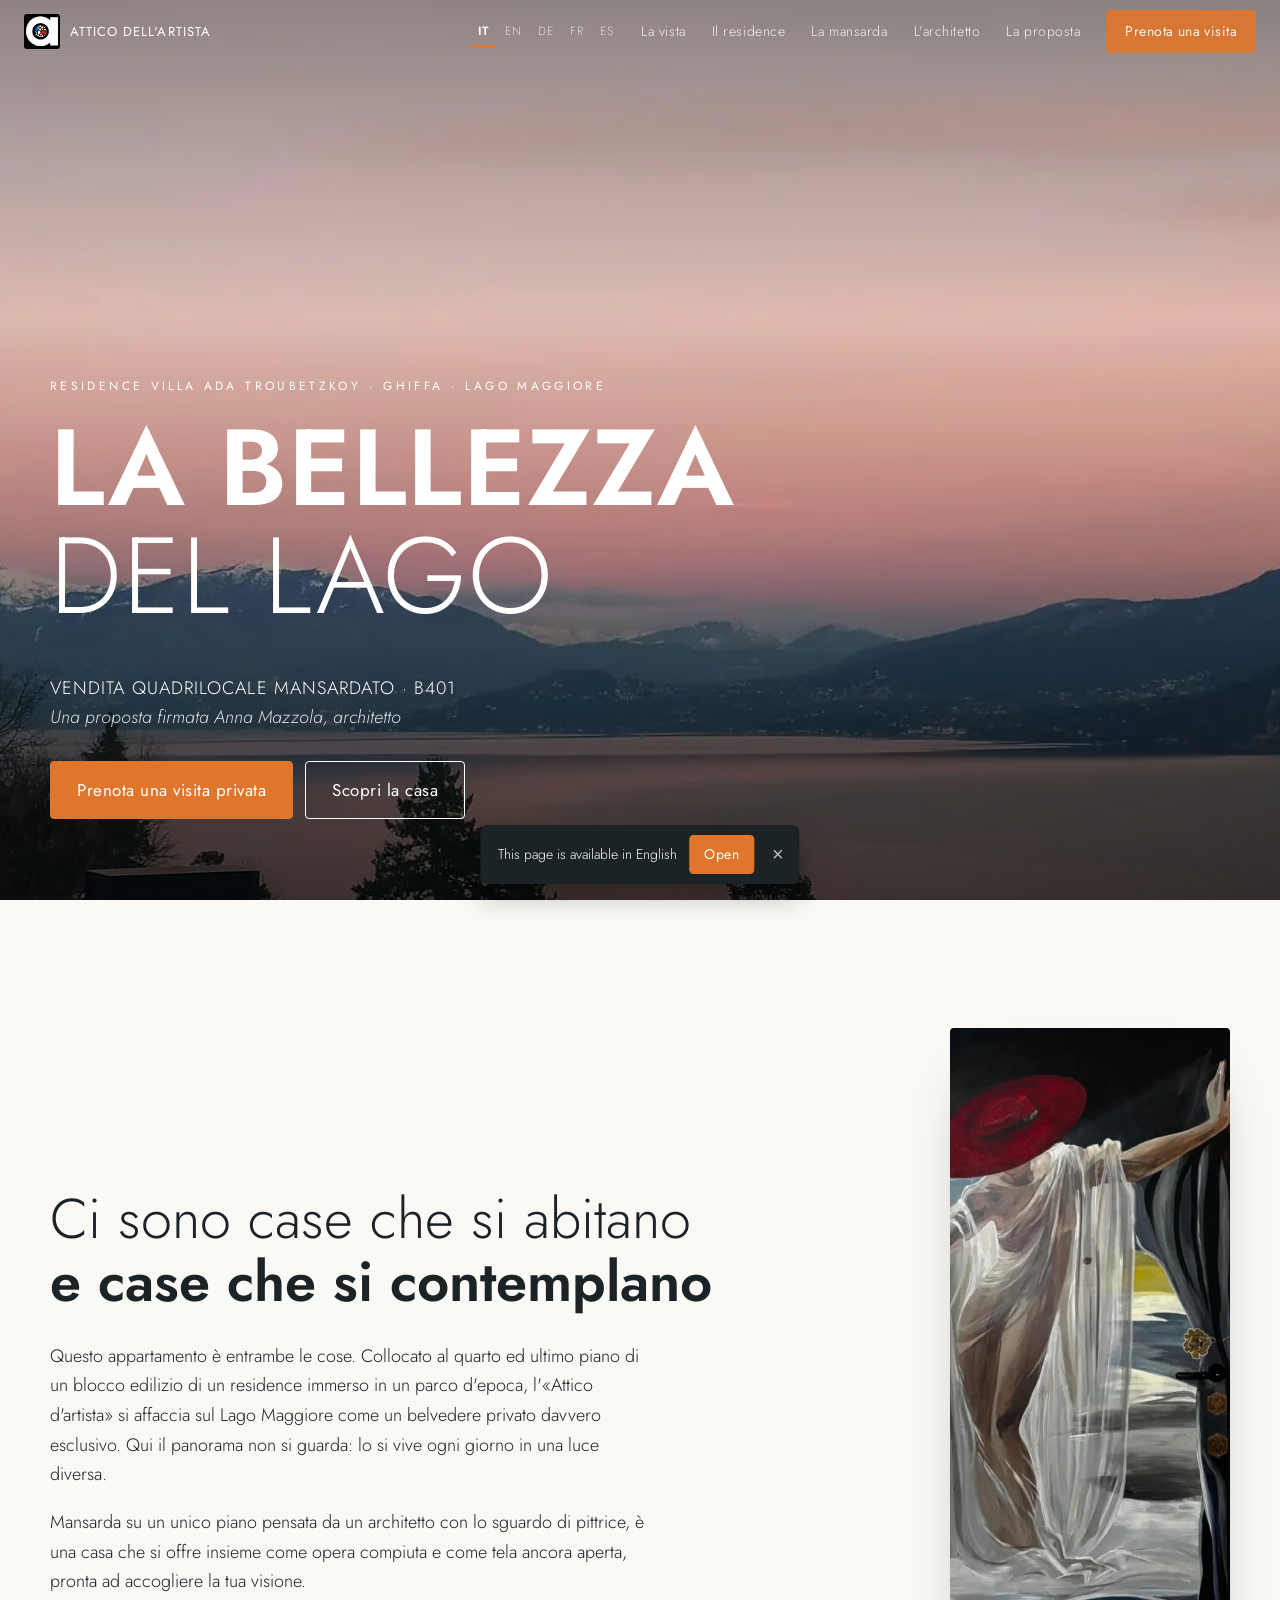
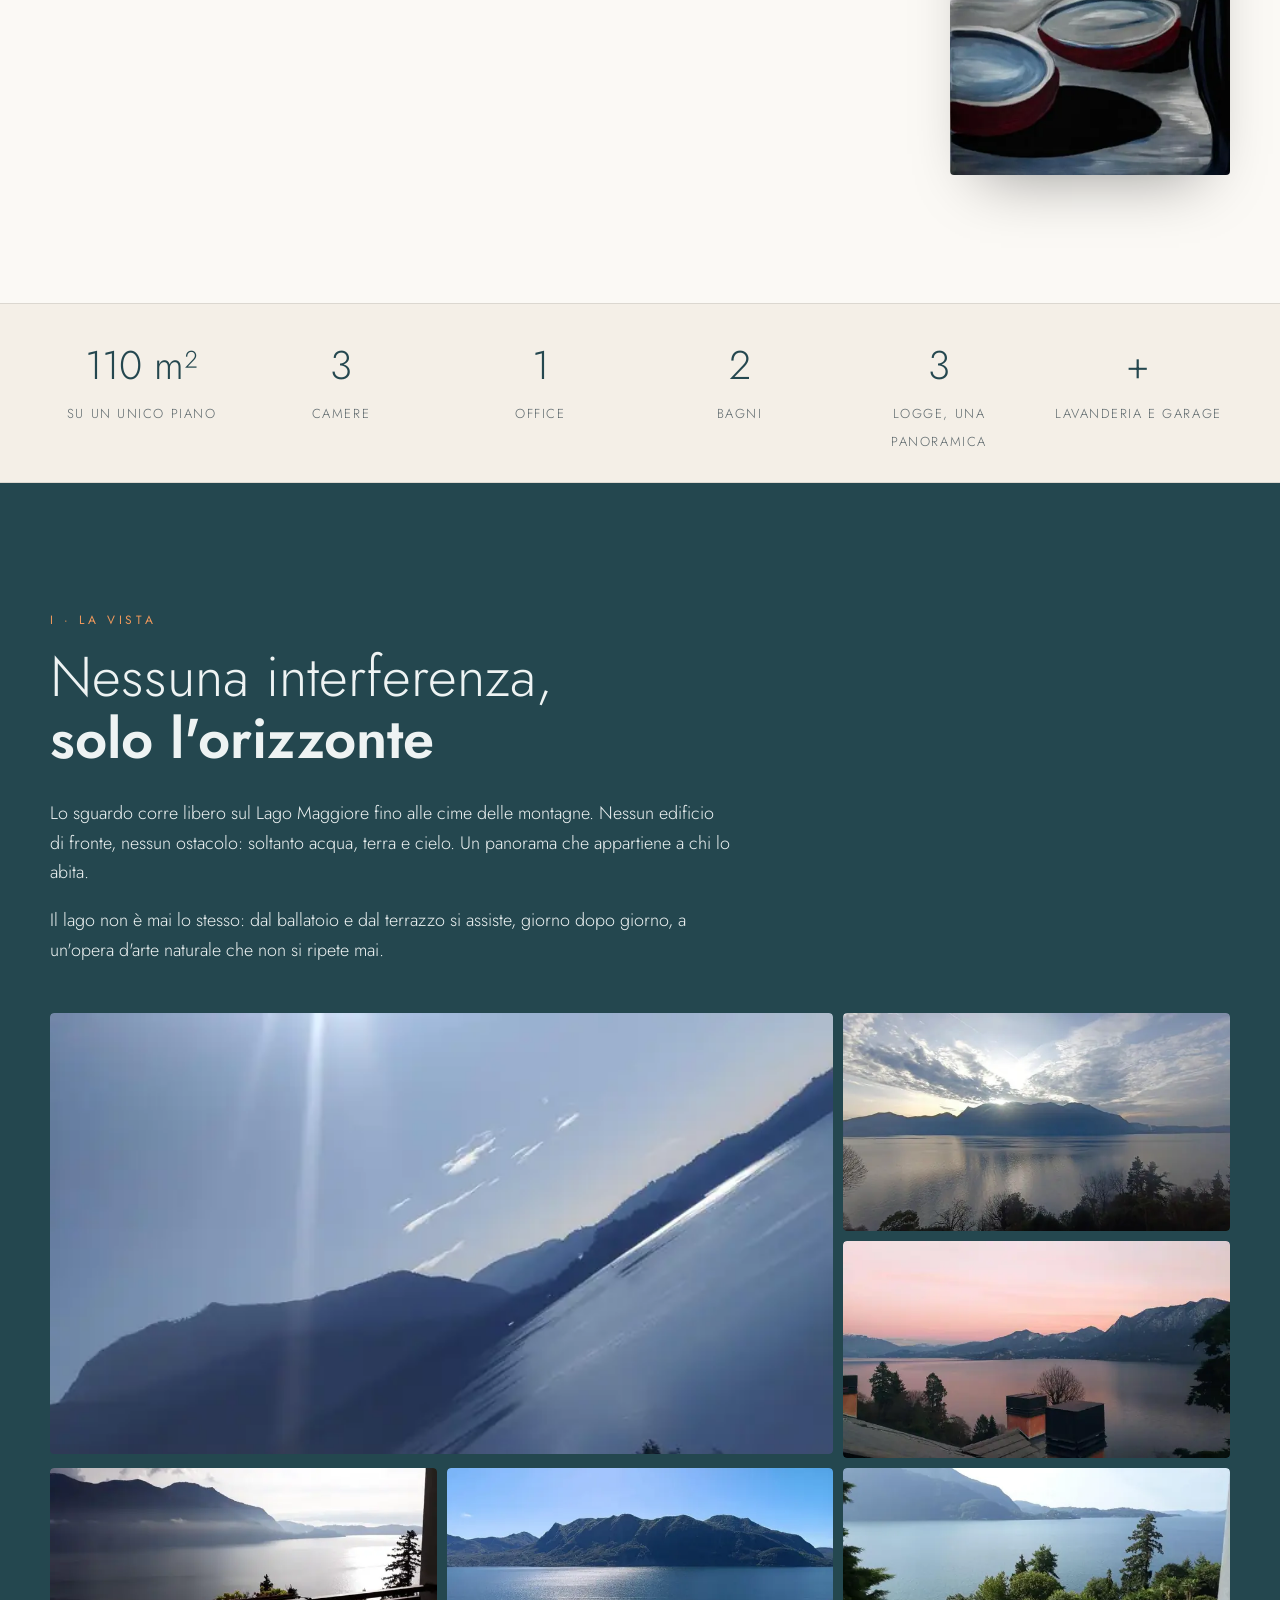
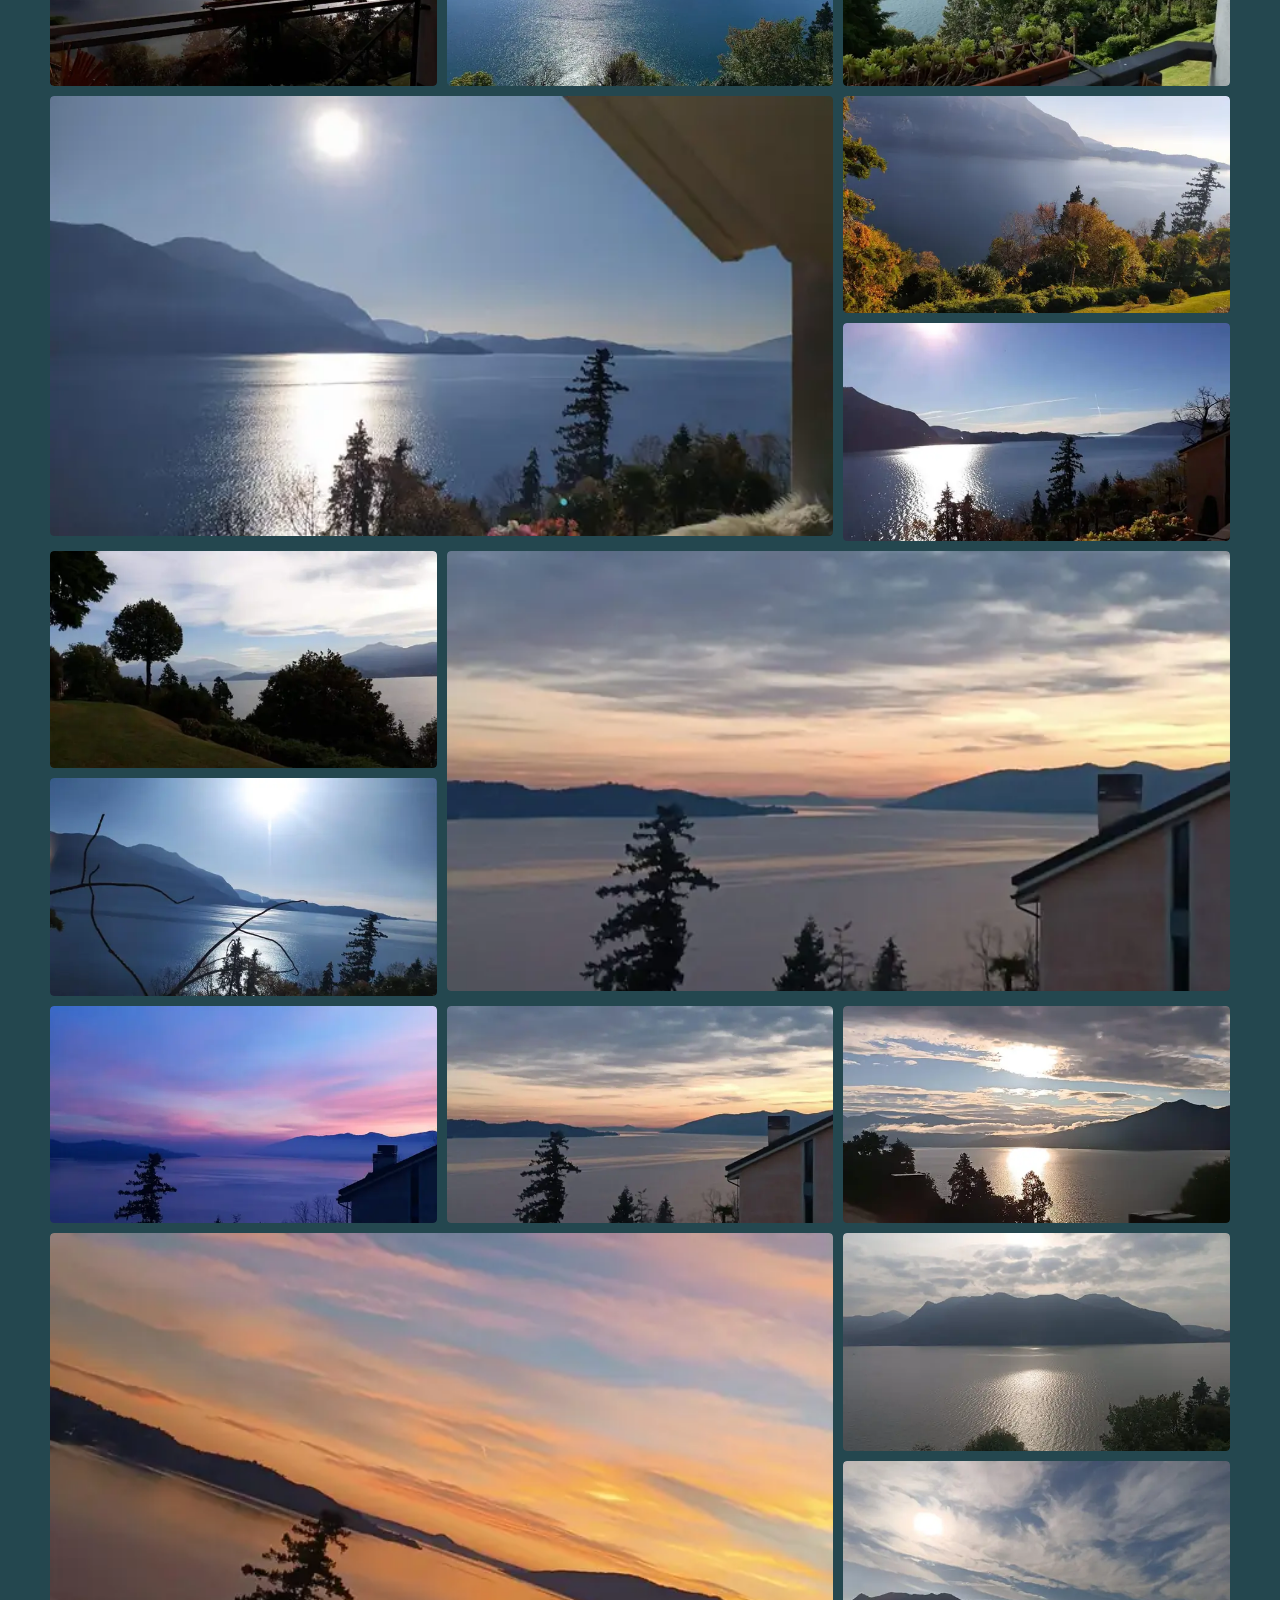
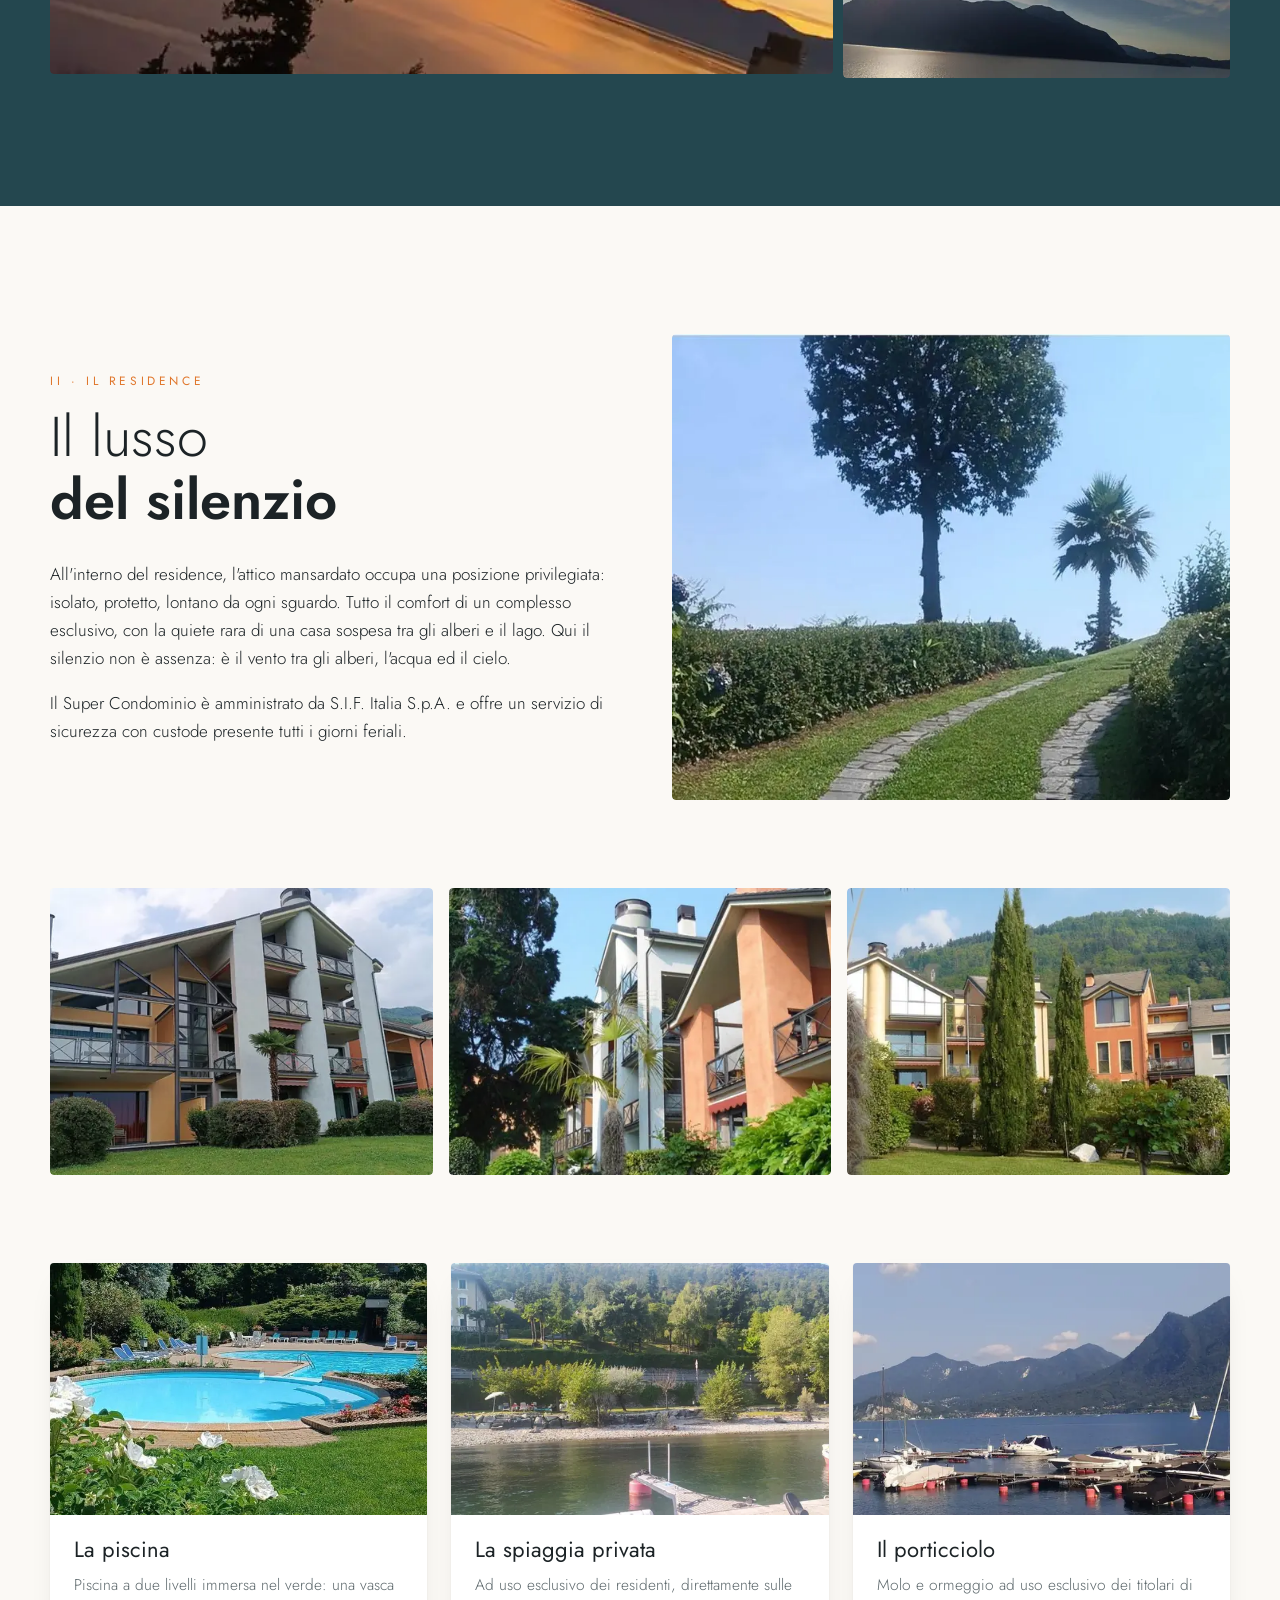
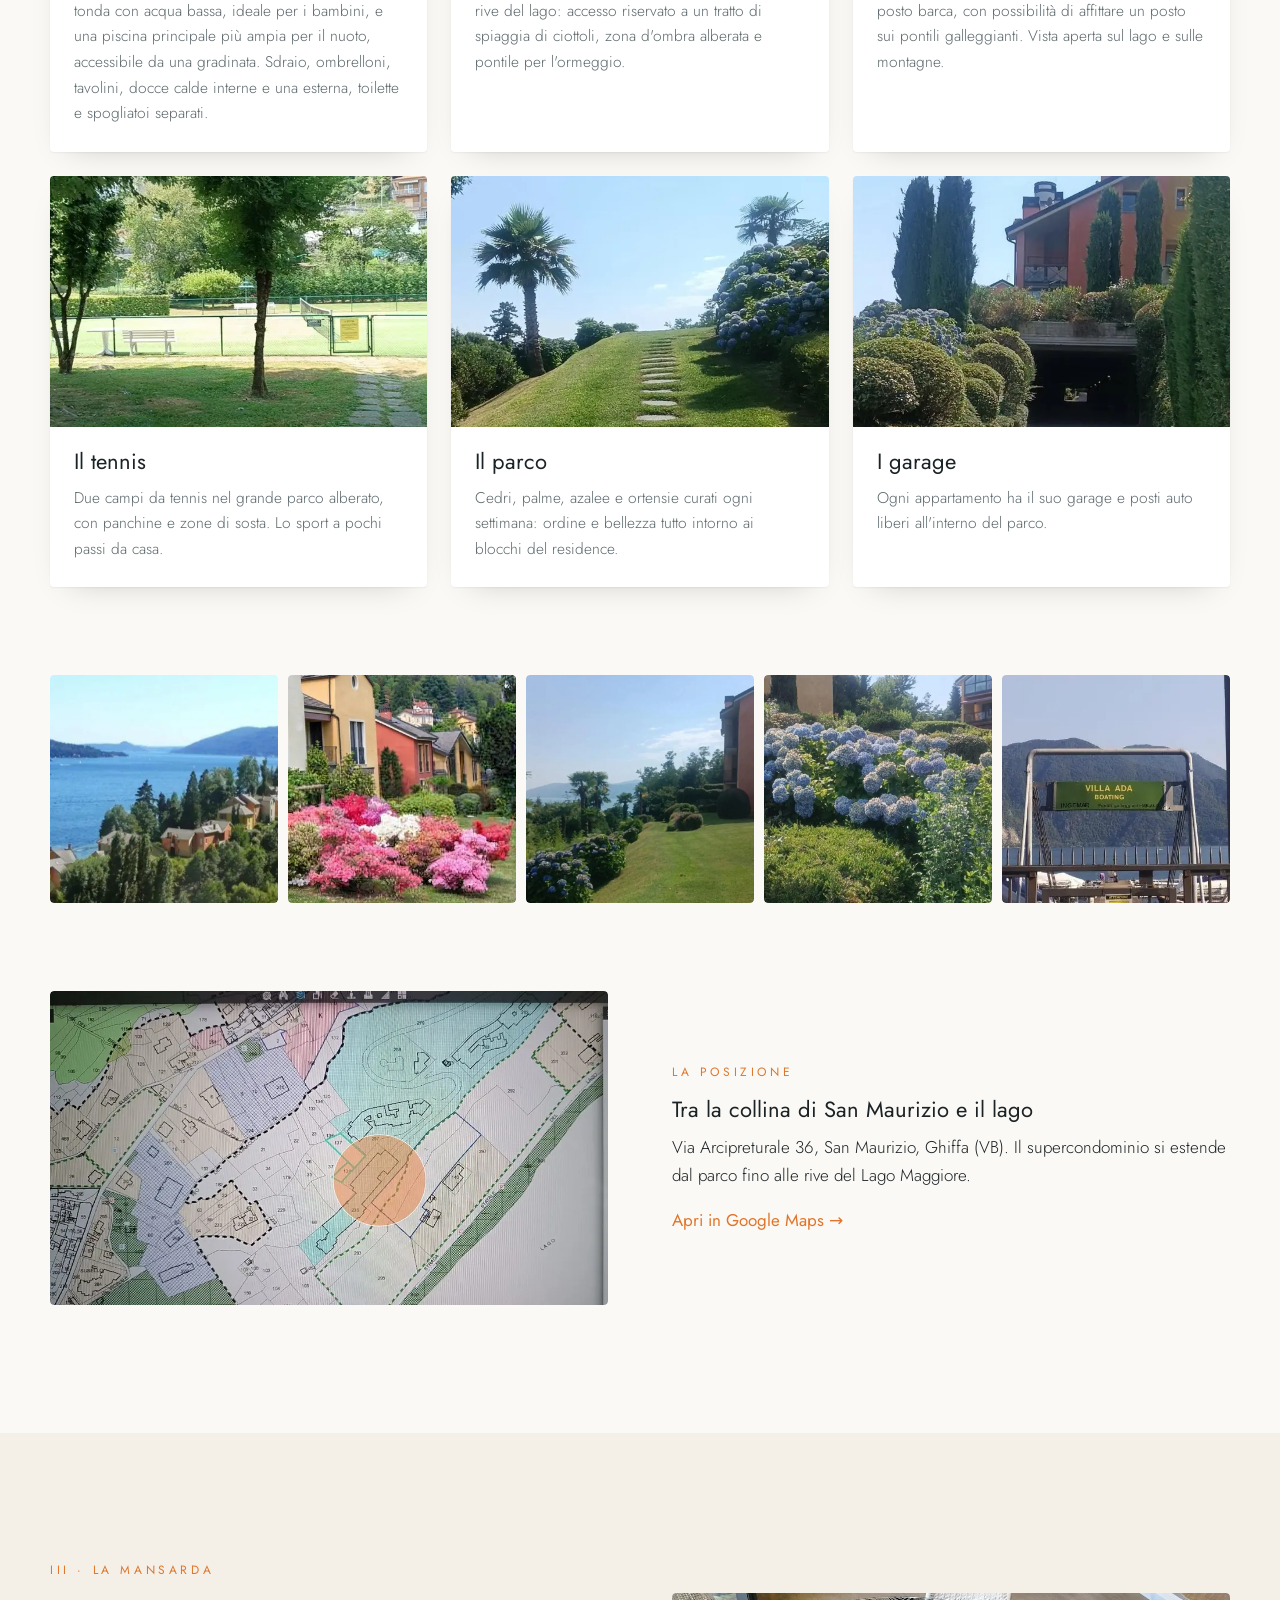
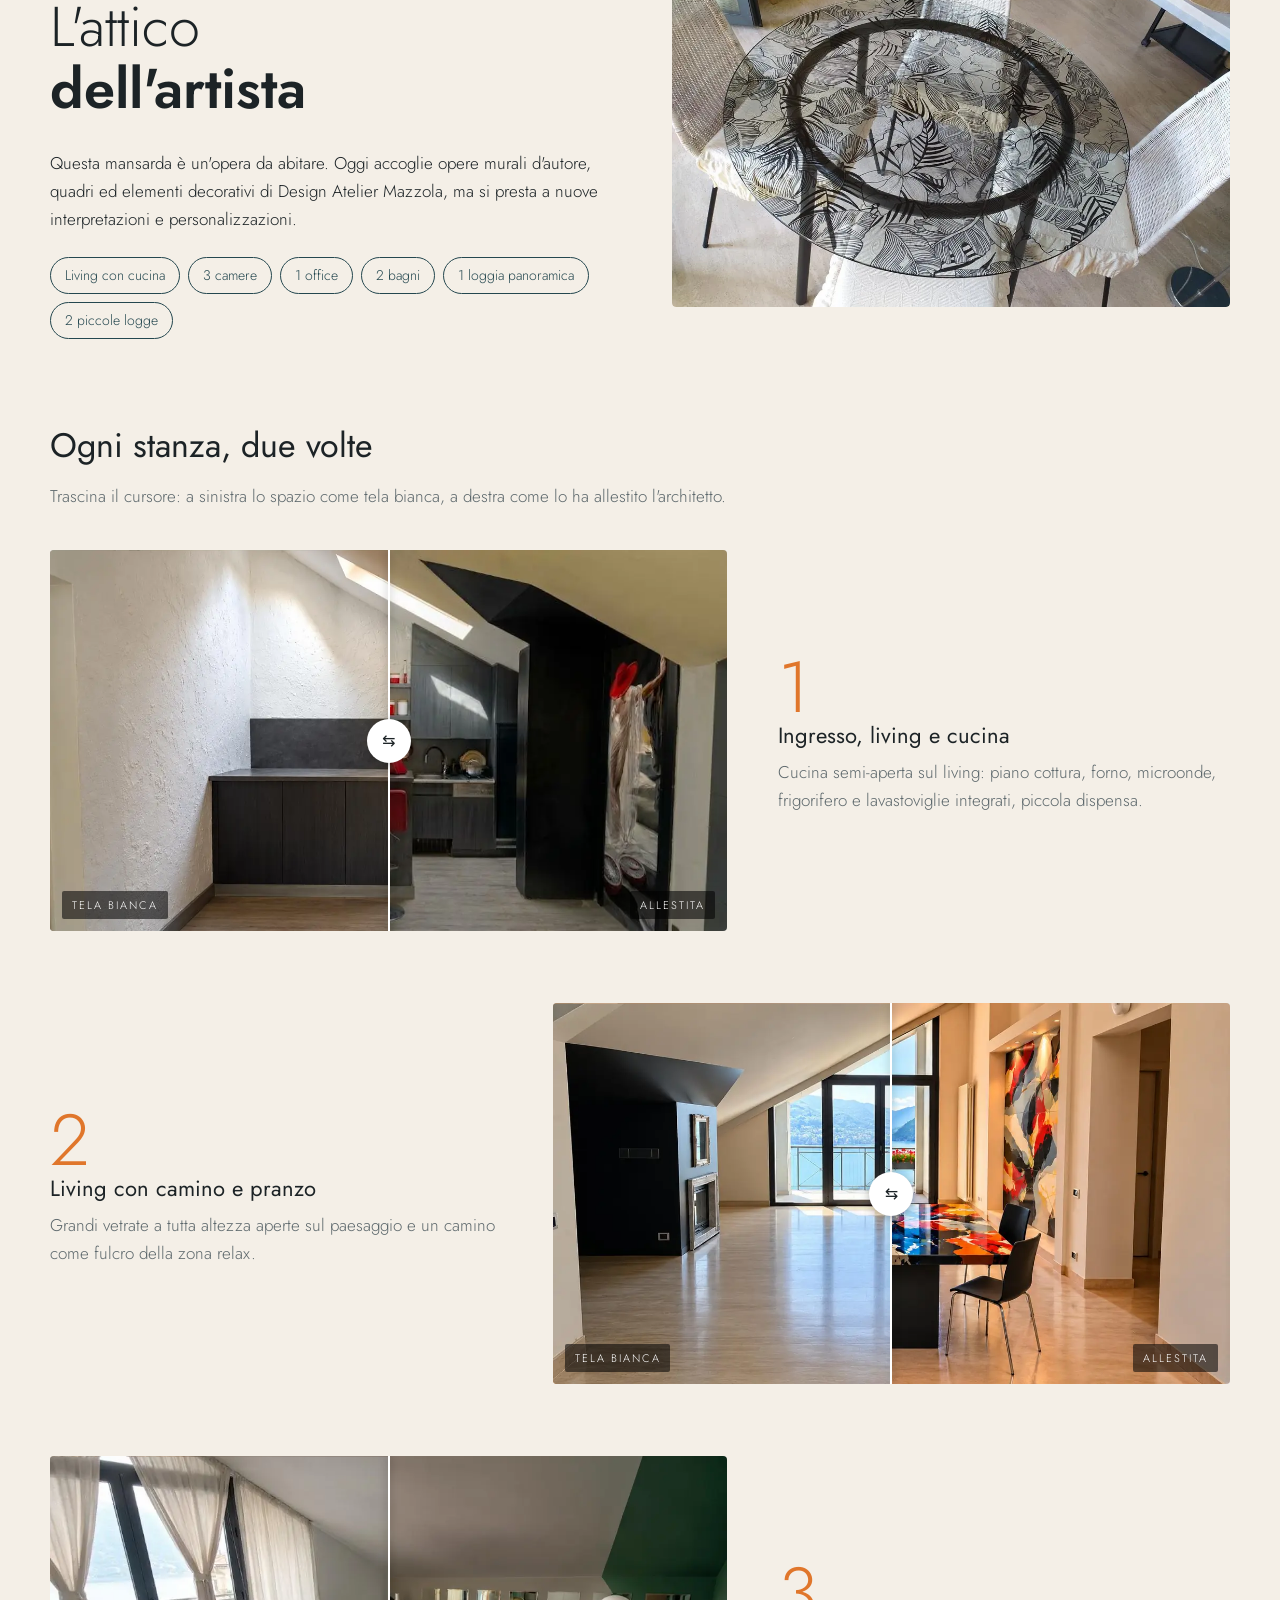
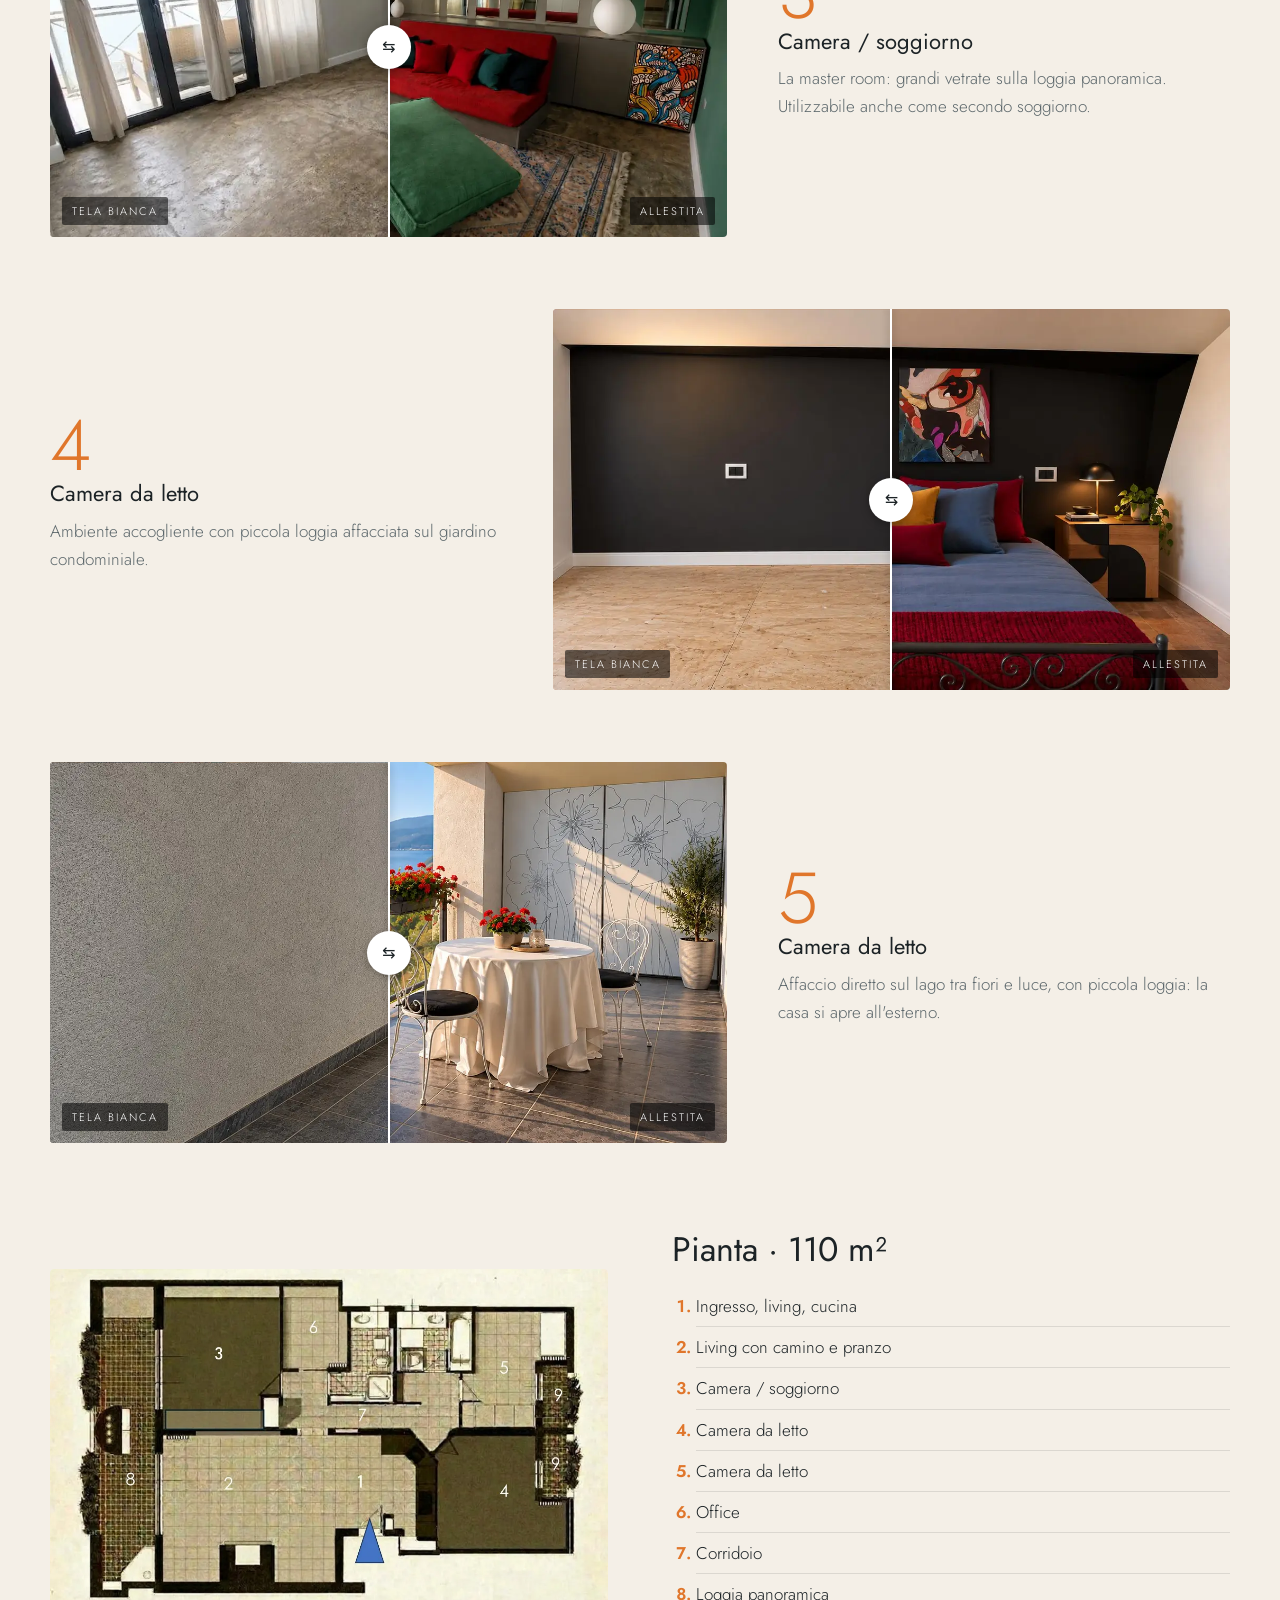
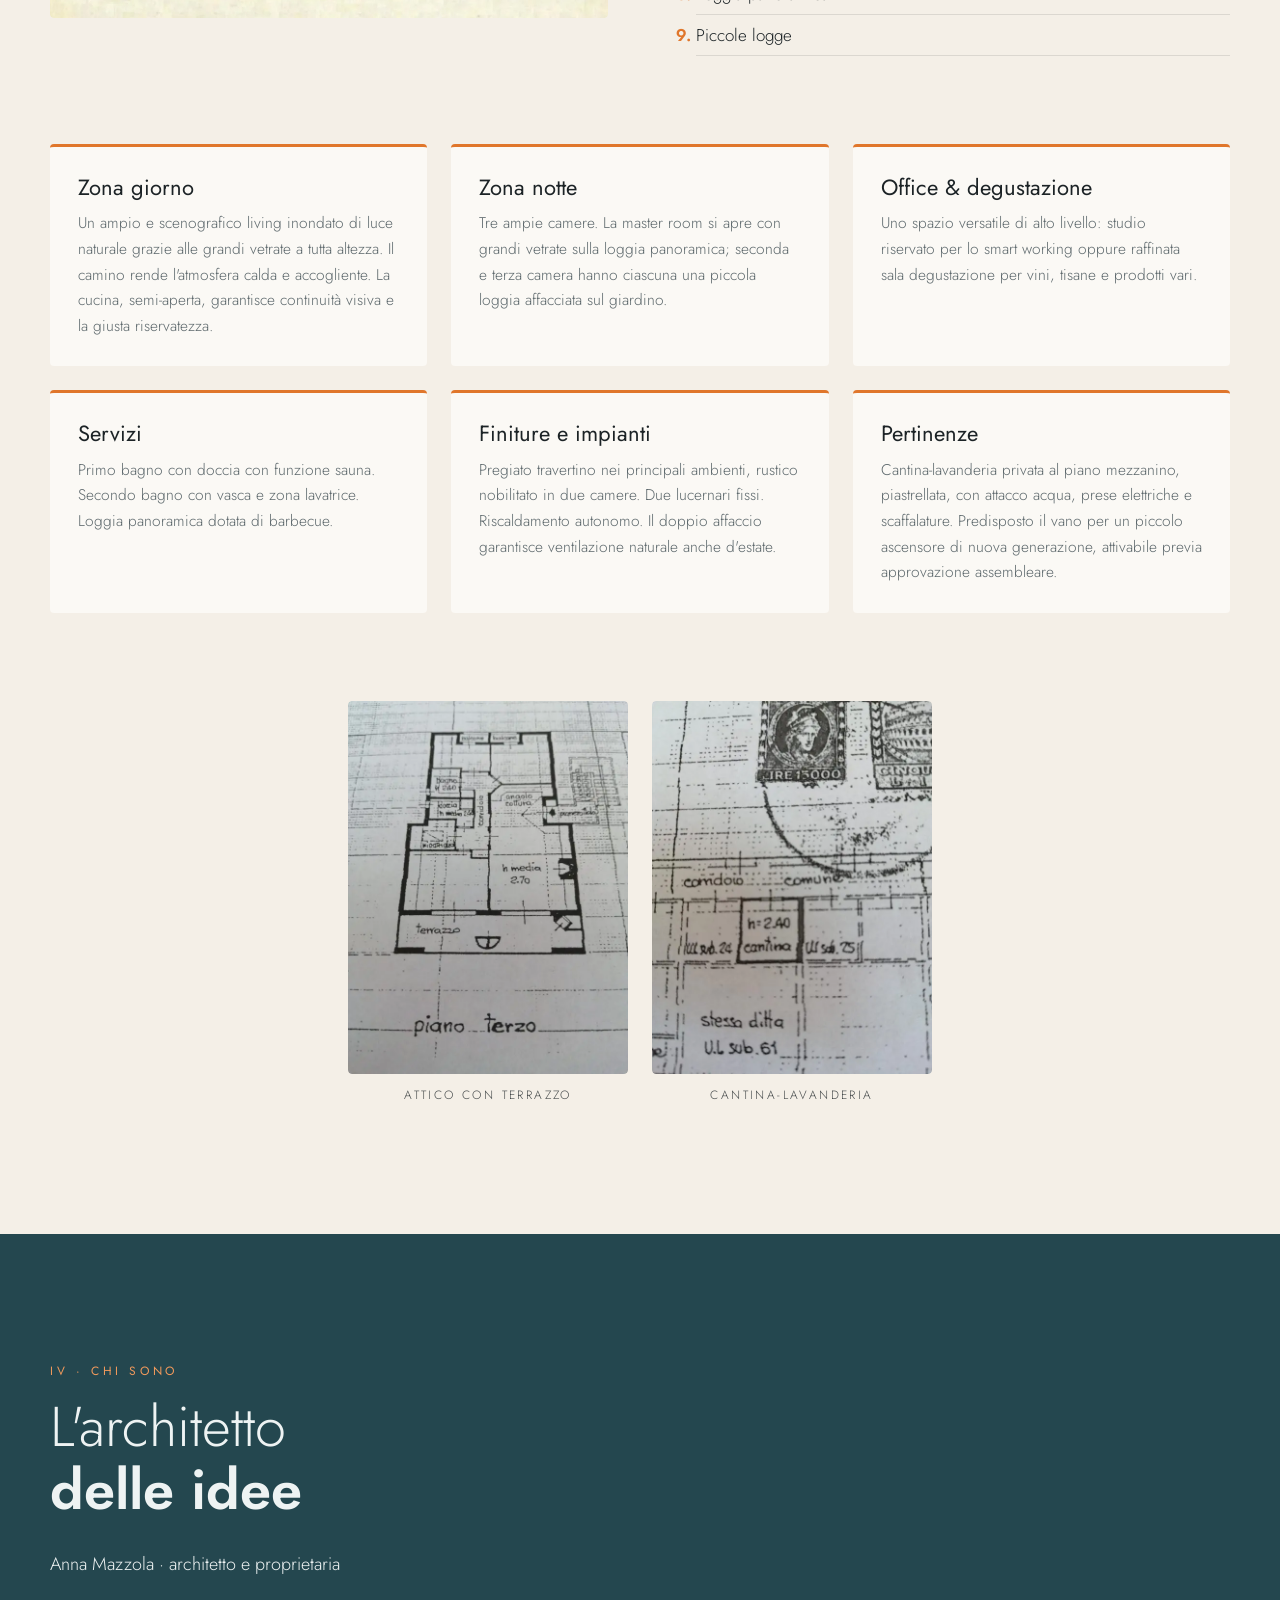
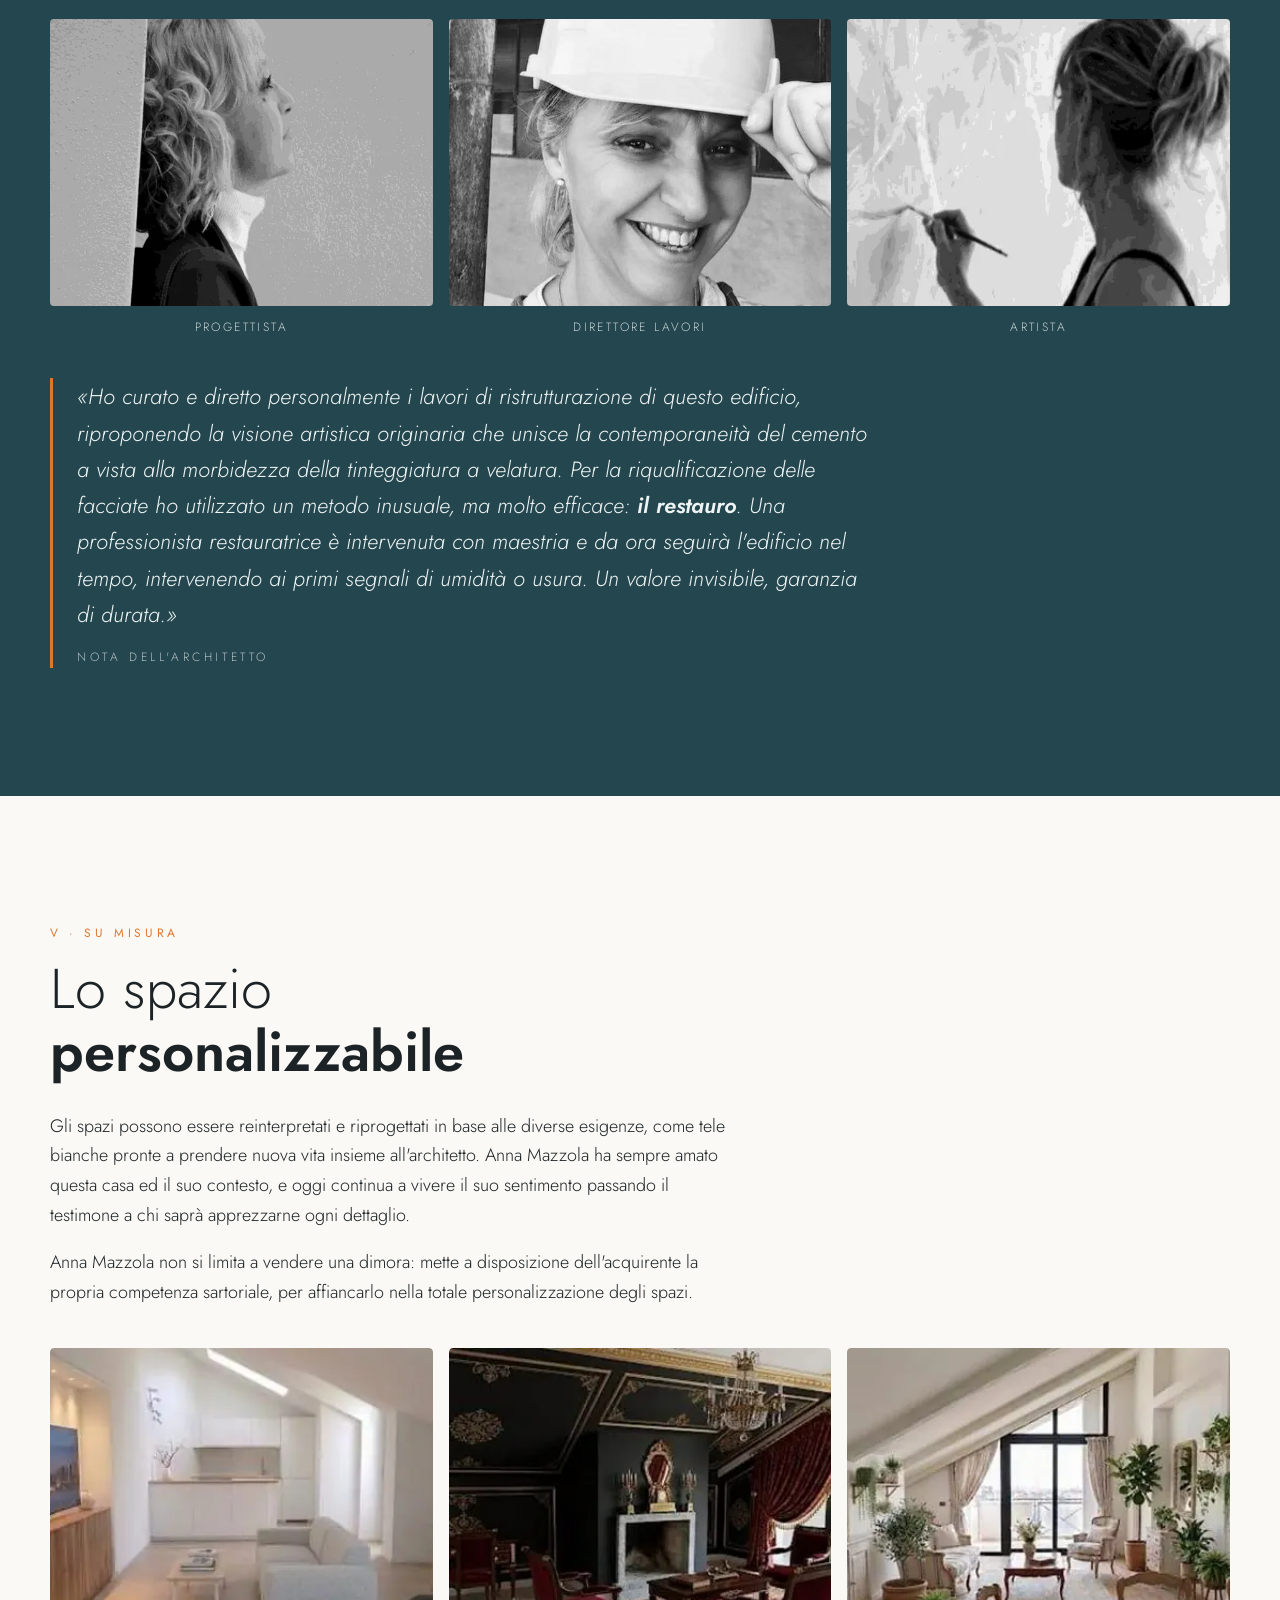
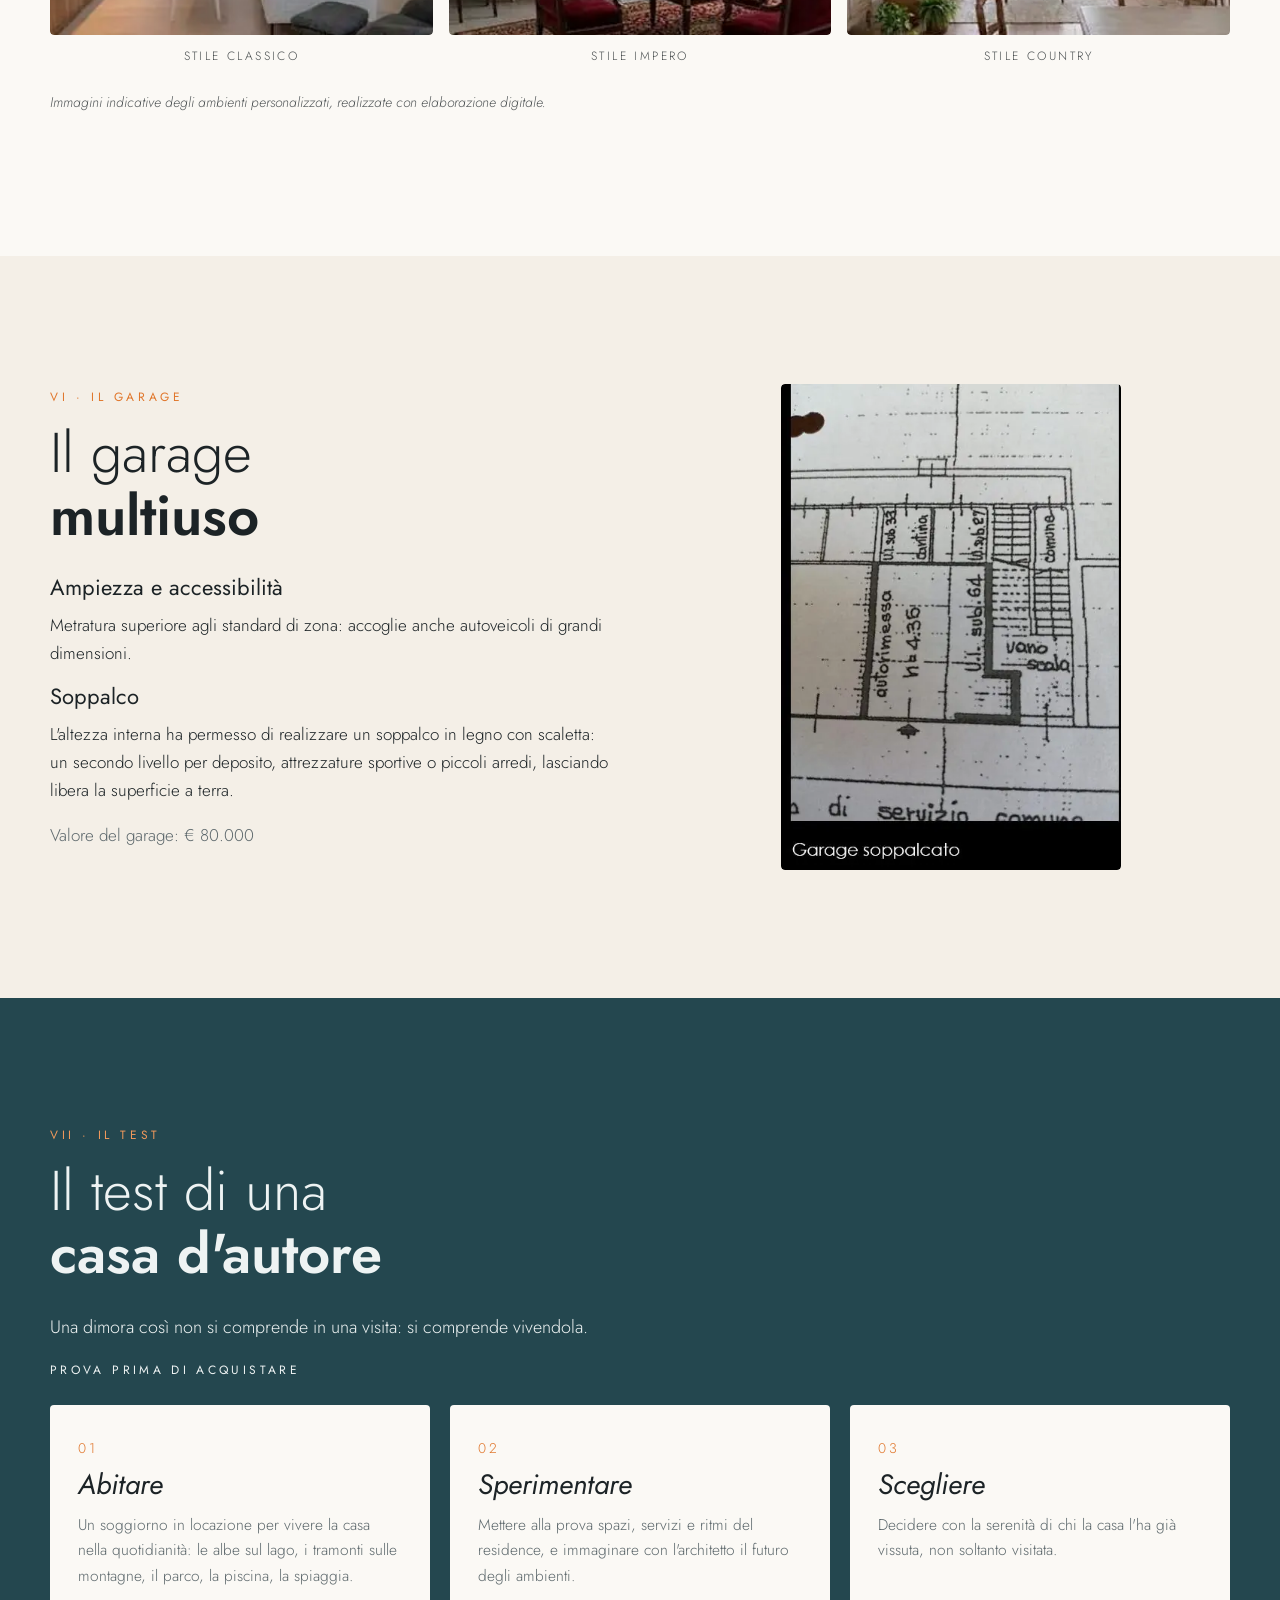
==== commit 2101d504: "Correzioni testi: nuovo titolo, pianta numerata, ruolo Progettista, nota dell'architetto e testo su " ====
--- a/index.html
+++ b/index.html
@@ -6,20 +6,29 @@
 <title>L&#x27;Attico dell&#x27;Artista · Ghiffa, Lago Maggiore · In vendita</title>
 <meta name="description" content="In vendita attico mansardato vista lago di 110 m² nel Residence Villa Ada Troubetzkoy a Ghiffa (VB): 3 camere, office, 2 bagni, loggia panoramica, garage. Piscina, spiaggia privata, porticciolo e tennis.">
 <meta name="theme-color" content="#24474f">
-<link rel="canonical" href="/">
-<link rel="alternate" hreflang="it" href="/">
-<link rel="alternate" hreflang="en" href="/en/">
-<link rel="alternate" hreflang="de" href="/de/">
-<link rel="alternate" hreflang="fr" href="/fr/">
-<link rel="alternate" hreflang="es" href="/es/">
-<link rel="alternate" hreflang="x-default" href="/">
+<link rel="canonical" href="https://villaada-b401.com/">
+<link rel="alternate" hreflang="it" href="https://villaada-b401.com/">
+<link rel="alternate" hreflang="en" href="https://villaada-b401.com/en/">
+<link rel="alternate" hreflang="de" href="https://villaada-b401.com/de/">
+<link rel="alternate" hreflang="fr" href="https://villaada-b401.com/fr/">
+<link rel="alternate" hreflang="es" href="https://villaada-b401.com/es/">
+<link rel="alternate" hreflang="x-default" href="https://villaada-b401.com/">
 <link rel="icon" href="img/favicon.png" type="image/png">
 <link rel="apple-touch-icon" href="img/apple-touch-icon.png">
 <meta property="og:type" content="website">
 <meta property="og:title" content="L&#x27;Attico dell&#x27;Artista · Lago Maggiore">
 <meta property="og:description" content="Quadrilocale mansardato vista lago, 110 m², Residence Villa Ada Troubetzkoy, Ghiffa. Una proposta di Anna Mazzola, architetto.">
-<meta property="og:image" content="/img/hero-1598.webp">
-<meta property="og:url" content="/">
+<meta property="og:image" content="https://villaada-b401.com/img/og-it.jpg">
+<meta property="og:image:type" content="image/jpeg">
+<meta property="og:image:width" content="1200">
+<meta property="og:image:height" content="630">
+<meta property="og:image:alt" content="L&#x27;Attico dell&#x27;Artista · Lago Maggiore">
+<meta property="og:site_name" content="Attico dell'Artista">
+<meta name="twitter:card" content="summary_large_image">
+<meta name="twitter:title" content="L&#x27;Attico dell&#x27;Artista · Lago Maggiore">
+<meta name="twitter:description" content="Quadrilocale mansardato vista lago, 110 m², Residence Villa Ada Troubetzkoy, Ghiffa. Una proposta di Anna Mazzola, architetto.">
+<meta name="twitter:image" content="https://villaada-b401.com/img/og-it.jpg">
+<meta property="og:url" content="https://villaada-b401.com/">
 <meta property="og:locale" content="it_IT">
 <meta property="og:locale:alternate" content="en_GB"><meta property="og:locale:alternate" content="de_DE"><meta property="og:locale:alternate" content="fr_FR"><meta property="og:locale:alternate" content="es_ES">
 <link rel="preload" as="image" href="img/hero-960.webp" imagesrcset="img/hero-960.webp 960w, img/hero-1598.webp 1598w" imagesizes="100vw" fetchpriority="high">
@@ -27,7 +36,7 @@
 <link rel="preconnect" href="https://fonts.gstatic.com" crossorigin>
 <link href="https://fonts.googleapis.com/css2?family=Jost:wght@300;400;600&display=swap" rel="stylesheet">
 <link rel="stylesheet" href="style.css">
-<script type="application/ld+json">{"@context": "https://schema.org", "@type": "RealEstateListing", "inLanguage": "it", "name": "L'Attico dell'Artista – Quadrilocale mansardato B401", "description": "Attico mansardato vista lago di 110 m² con lavanderia e garage nel Residence Villa Ada Troubetzkoy.", "url": "/", "image": "/img/hero-1598.webp", "offers": {"@type": "Offer", "price": 730000, "priceCurrency": "EUR", "availability": "https://schema.org/InStock"}, "itemOffered": {"@type": "Apartment", "numberOfRooms": 4, "numberOfBedrooms": 3, "numberOfBathroomsTotal": 2, "floorSize": {"@type": "QuantitativeValue", "value": 110, "unitCode": "MTK"}, "address": {"@type": "PostalAddress", "streetAddress": "Via Arcipreturale 36", "addressLocality": "Ghiffa", "addressRegion": "VB", "postalCode": "28823", "addressCountry": "IT"}}, "seller": {"@type": "Person", "name": "Anna Mazzola", "telephone": "+393355858642", "email": "ateliermazzola@gmail.com", "url": "https://www.annamazzola.it"}}</script>
+<script type="application/ld+json">{"@context": "https://schema.org", "@type": "RealEstateListing", "inLanguage": "it", "name": "L'Attico dell'Artista – Quadrilocale mansardato B401", "description": "Attico mansardato vista lago di 110 m² con lavanderia e garage nel Residence Villa Ada Troubetzkoy.", "url": "https://villaada-b401.com/", "image": "https://villaada-b401.com/img/og-it.jpg", "offers": {"@type": "Offer", "price": 730000, "priceCurrency": "EUR", "availability": "https://schema.org/InStock"}, "itemOffered": {"@type": "Apartment", "numberOfRooms": 4, "numberOfBedrooms": 3, "numberOfBathroomsTotal": 2, "floorSize": {"@type": "QuantitativeValue", "value": 110, "unitCode": "MTK"}, "address": {"@type": "PostalAddress", "streetAddress": "Via Arcipreturale 36", "addressLocality": "Ghiffa", "addressRegion": "VB", "postalCode": "28823", "addressCountry": "IT"}}, "seller": {"@type": "Person", "name": "Anna Mazzola", "telephone": "+393355858642", "email": "ateliermazzola@gmail.com", "url": "https://www.annamazzola.it"}}</script>
 </head>
 <body>
 <a class="skip" href="#main">Vai al contenuto</a>
@@ -45,7 +54,7 @@
   <img class="hero-bg" src="img/hero-960.webp" srcset="img/hero-960.webp 960w, img/hero-1598.webp 1598w" sizes="100vw" width="1598" height="899" alt="Alba rosa sul Lago Maggiore vista dall&#x27;attico" fetchpriority="high">
   <div class="hero-c wrap">
     <p class="kicker">Residence Villa Ada Troubetzkoy · Ghiffa · Lago Maggiore</p>
-    <h1><strong>Lo spettacolo</strong><br>dall'attico<br>dell'artista</h1>
+    <h1><strong>La bellezza</strong><br>del lago</h1>
     <p class="hero-sub">Vendita quadrilocale mansardato · B401<br><em>Una proposta firmata Anna Mazzola, architetto</em></p>
     <div class="hero-cta"><a href="#contatti" class="btn">Prenota una visita privata</a><a href="#vista" class="btn btn-ghost">Scopri la casa</a></div>
   </div>
@@ -127,7 +136,7 @@
   </div>
 
   <div class="wrap split plan">
-    <figure><a href="img/pianta-959.webp" class="lb" data-cap="Pianta dell&#x27;attico"><img src="img/pianta-959.webp" srcset="img/pianta-959.webp 959w" sizes="(max-width: 800px) 100vw, 60vw" width="959" height="720" alt="Pianta dell&#x27;attico" loading="lazy" decoding="async"></a></figure>
+    <figure><a href="img/pianta-1088.webp" class="lb" data-cap="Pianta dell&#x27;attico"><img src="img/pianta-640.webp" srcset="img/pianta-640.webp 640w, img/pianta-1088.webp 1088w" sizes="(max-width: 800px) 100vw, 60vw" width="1088" height="680" alt="Pianta dell&#x27;attico" loading="lazy" decoding="async"></a></figure>
     <div>
       <h3 class="sub">Pianta · 110 m²</h3>
       <ol class="legend"><li>Ingresso, living, cucina</li><li>Living con camino e pranzo</li><li>Camera / soggiorno</li><li>Camera da letto</li><li>Camera da letto</li><li>Office</li><li>Corridoio</li><li>Loggia panoramica</li><li>Piccole logge</li></ol>
@@ -148,11 +157,11 @@
     <h2 class="h-lite">L'architetto<br><strong>delle idee</strong></h2>
     <p class="lead">Anna Mazzola · architetto e proprietaria</p>
     <div class="trio roles">
-      <figure><img src="img/anna-imprenditrice-615.webp" srcset="img/anna-imprenditrice-615.webp 615w" sizes="(max-width: 700px) 100vw, 33vw" width="615" height="401" alt="Anna Mazzola · Imprenditrice" loading="lazy" decoding="async"><figcaption>Imprenditrice</figcaption></figure>
+      <figure><img src="img/anna-imprenditrice-615.webp" srcset="img/anna-imprenditrice-615.webp 615w" sizes="(max-width: 700px) 100vw, 33vw" width="615" height="401" alt="Anna Mazzola · Progettista" loading="lazy" decoding="async"><figcaption>Progettista</figcaption></figure>
       <figure><img src="img/anna-direttrice-814.webp" srcset="img/anna-direttrice-814.webp 814w" sizes="(max-width: 700px) 100vw, 33vw" width="814" height="448" alt="Anna Mazzola · Direttore lavori" loading="lazy" decoding="async"><figcaption>Direttore lavori</figcaption></figure>
       <figure><img src="img/anna-artista-608.webp" srcset="img/anna-artista-608.webp 608w" sizes="(max-width: 700px) 100vw, 33vw" width="608" height="396" alt="Anna Mazzola · Artista" loading="lazy" decoding="async"><figcaption>Artista</figcaption></figure>
     </div>
-    <blockquote>«Ho curato e diretto personalmente i lavori di ristrutturazione di questo edificio, infondendovi una visione artistica che unisce la contemporaneità del cemento a vista alla morbidezza della tinteggiatura a velatura. Per le facciate, un metodo innovativo: una restauratrice professionista segue l'edificio nel tempo e interviene al primo segnale di umidità o usura. Un valore invisibile, garanzia di durata.»<cite>Nota dell'architetto</cite></blockquote>
+    <blockquote>«Ho curato e diretto personalmente i lavori di ristrutturazione di questo edificio, riproponendo la visione artistica originaria che unisce la contemporaneità del cemento a vista alla morbidezza della tinteggiatura a velatura. Per la riqualificazione delle facciate ho utilizzato un metodo inusuale, ma molto efficace: <strong>il restauro</strong>. Una professionista restauratrice è intervenuta con maestria e da ora seguirà l'edificio nel tempo, intervenendo ai primi segnali di umidità o usura. Un valore invisibile, garanzia di durata.»<cite>Nota dell'architetto</cite></blockquote>
   </div>
 </section>
 
@@ -160,7 +169,7 @@
   <div class="wrap">
     <p class="eyebrow">V · Su misura</p>
     <h2 class="h-lite">Lo spazio<br><strong>personalizzabile</strong></h2>
-    <p class="lead">Gli spazi possono essere reinterpretati e riprogettati in base alle diverse esigenze, come tele bianche pronte a prendere nuova vita insieme all'architetto che ama questa casa e il suo contesto da più di vent'anni, e che oggi desidera passare il testimone per inseguire nuovi sogni.</p>
+    <p class="lead">Gli spazi possono essere reinterpretati e riprogettati in base alle diverse esigenze, come tele bianche pronte a prendere nuova vita insieme all'architetto. Anna Mazzola ha sempre amato questa casa ed il suo contesto, e oggi continua a vivere il suo sentimento passando il testimone a chi saprà apprezzarne ogni dettaglio.</p>
     <p class="lead">Anna Mazzola non si limita a vendere una dimora: mette a disposizione dell'acquirente la propria competenza sartoriale, per affiancarlo nella totale personalizzazione degli spazi.</p>
     <div class="trio styles">
       <figure><a href="img/stile-classico-556.webp" class="lb" data-cap="Proposta: Stile classico"><img src="img/stile-classico-556.webp" srcset="img/stile-classico-556.webp 556w" sizes="(max-width: 700px) 100vw, 33vw" width="556" height="268" alt="Proposta: Stile classico" loading="lazy" decoding="async"></a><figcaption>Stile classico</figcaption></figure><figure><a href="img/stile-impero-555.webp" class="lb" data-cap="Proposta: Stile impero"><img src="img/stile-impero-555.webp" srcset="img/stile-impero-555.webp 555w" sizes="(max-width: 700px) 100vw, 33vw" width="555" height="268" alt="Proposta: Stile impero" loading="lazy" decoding="async"></a><figcaption>Stile impero</figcaption></figure><figure><a href="img/stile-country-554.webp" class="lb" data-cap="Proposta: Stile country"><img src="img/stile-country-554.webp" srcset="img/stile-country-554.webp 554w" sizes="(max-width: 700px) 100vw, 33vw" width="554" height="268" alt="Proposta: Stile country" loading="lazy" decoding="async"></a><figcaption>Stile country</figcaption></figure>
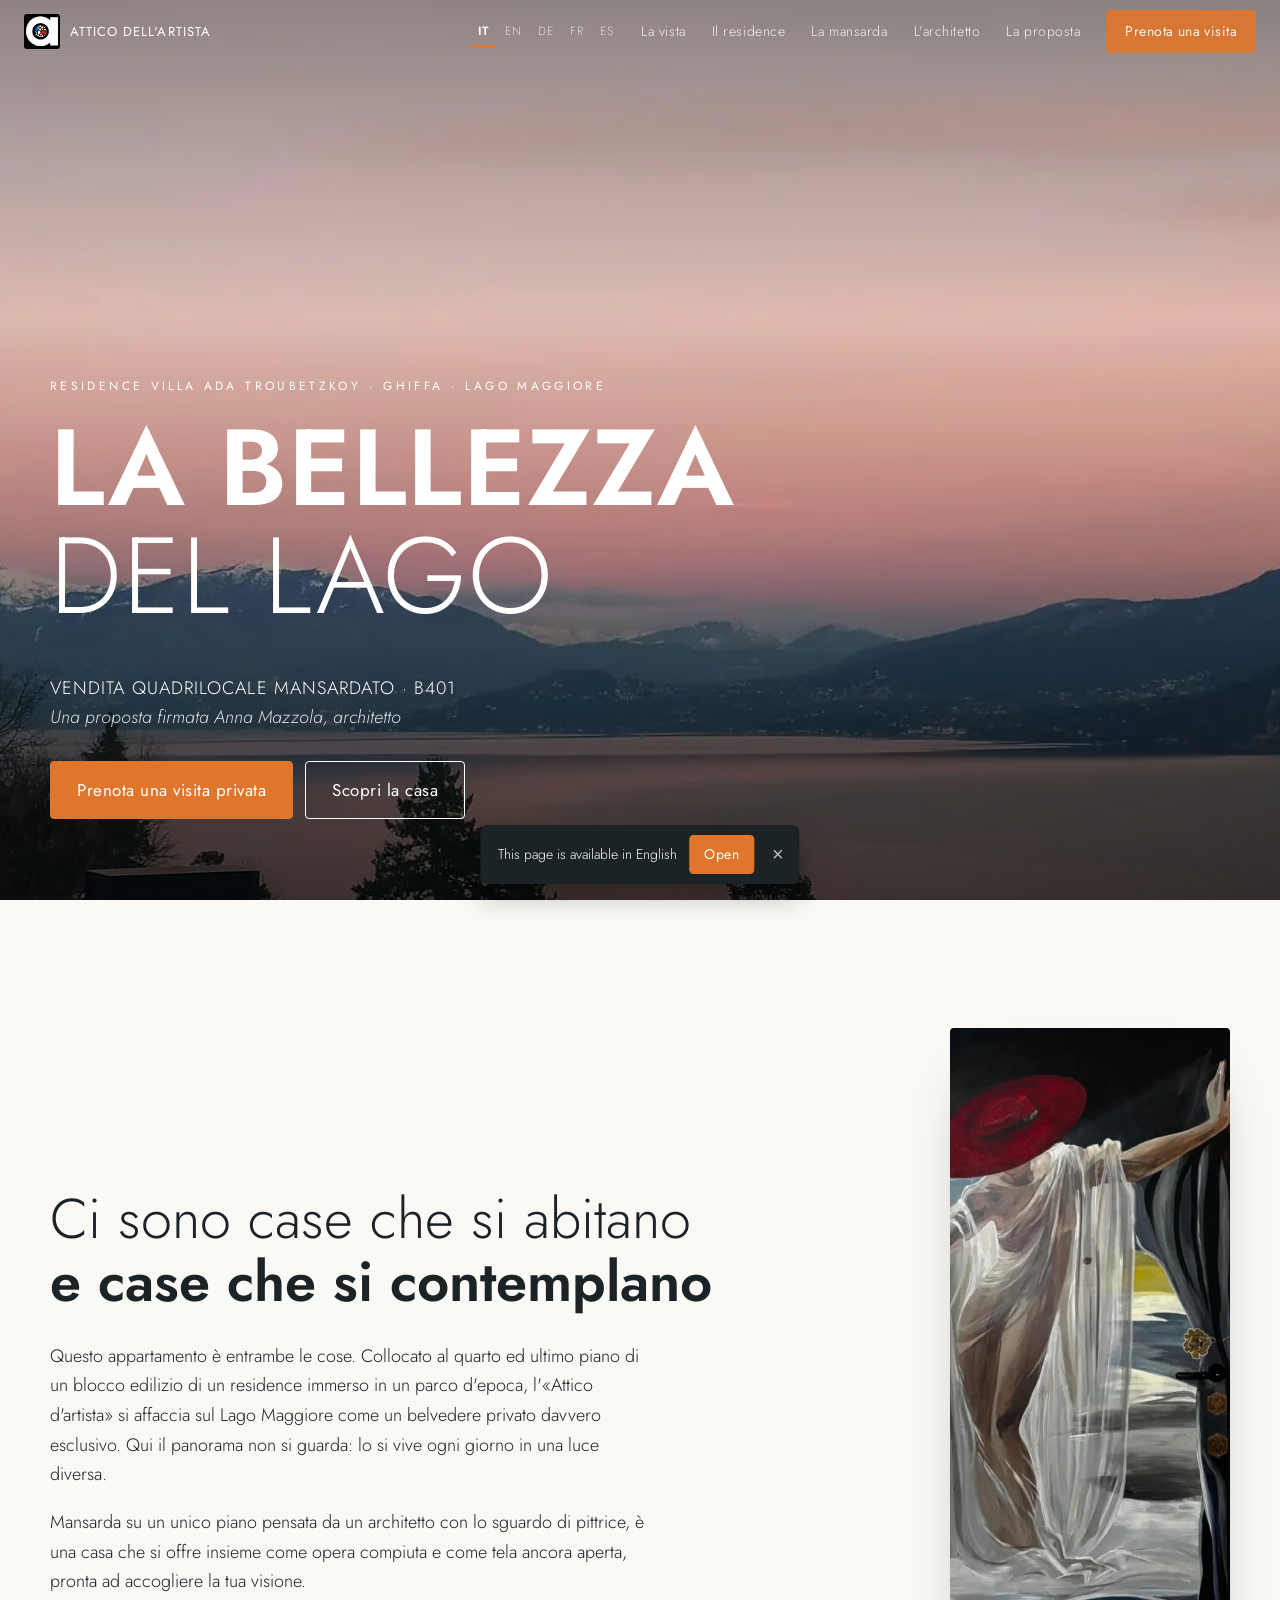
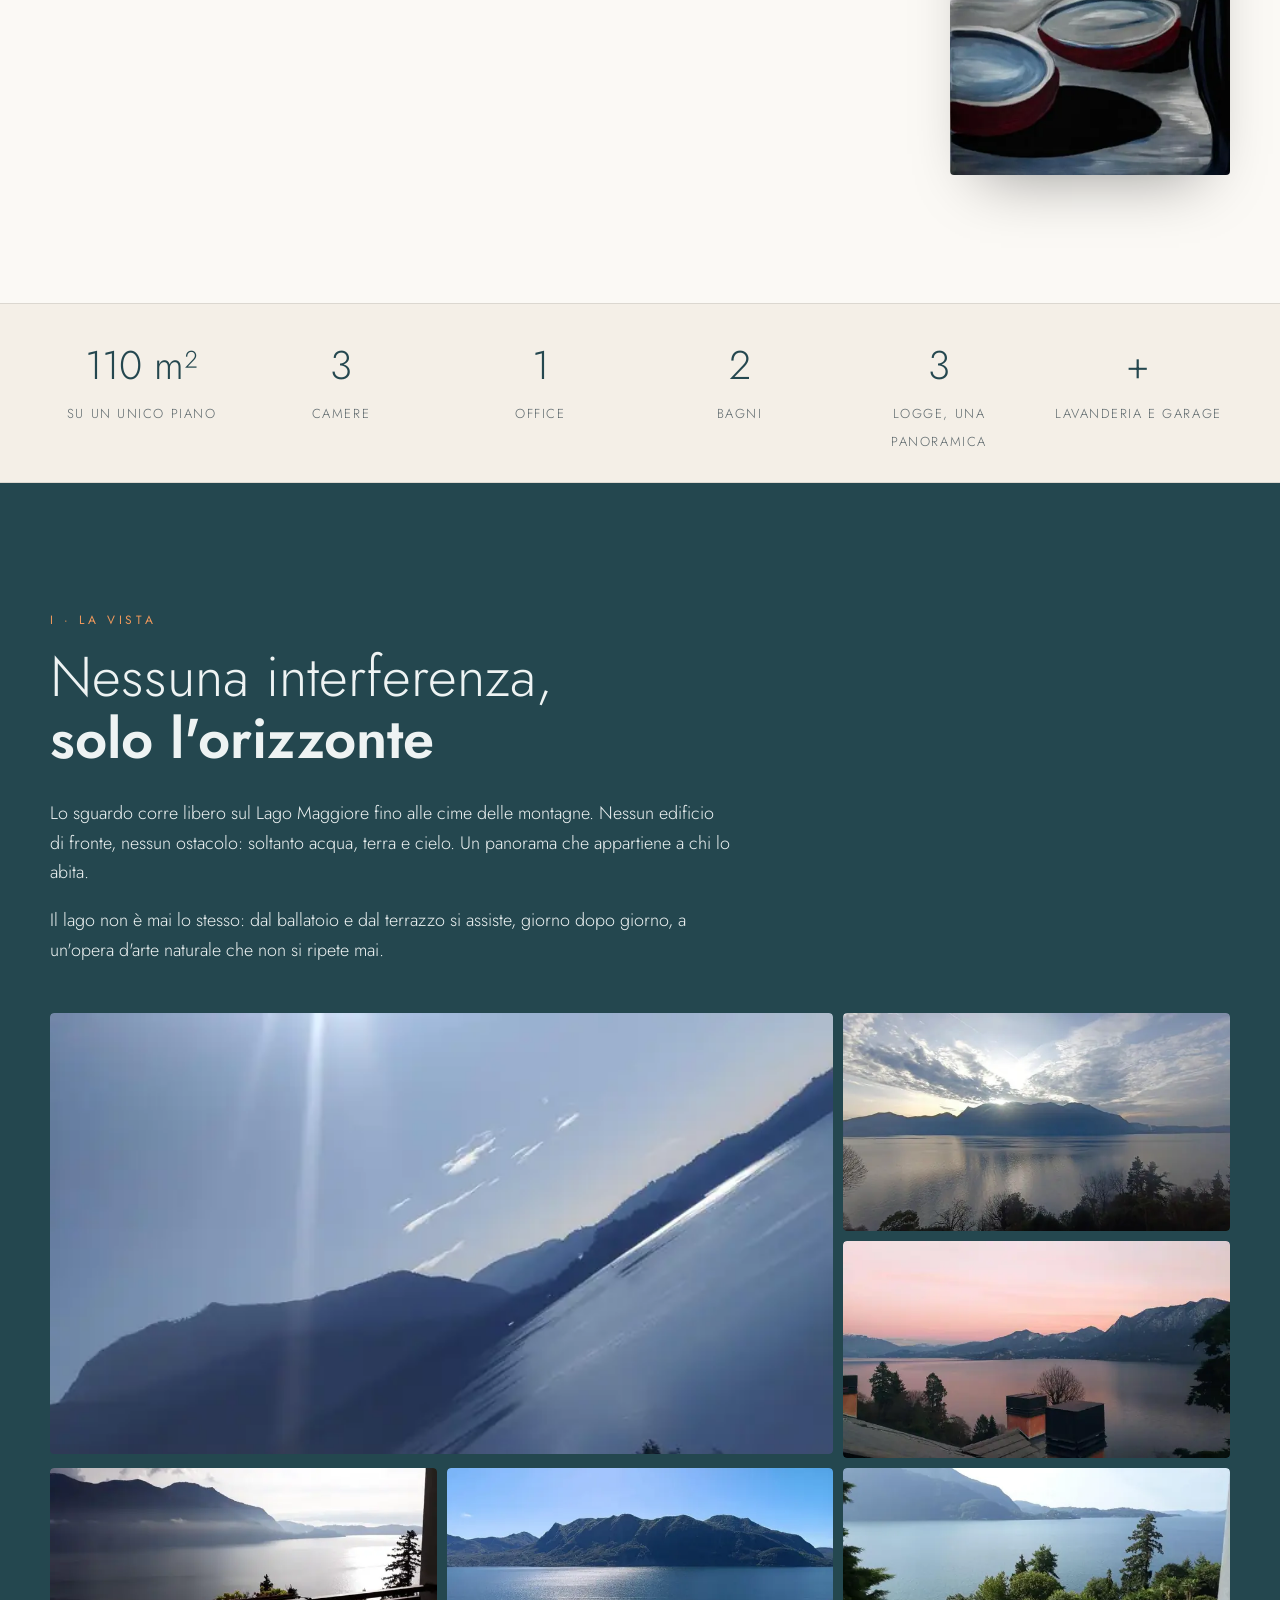
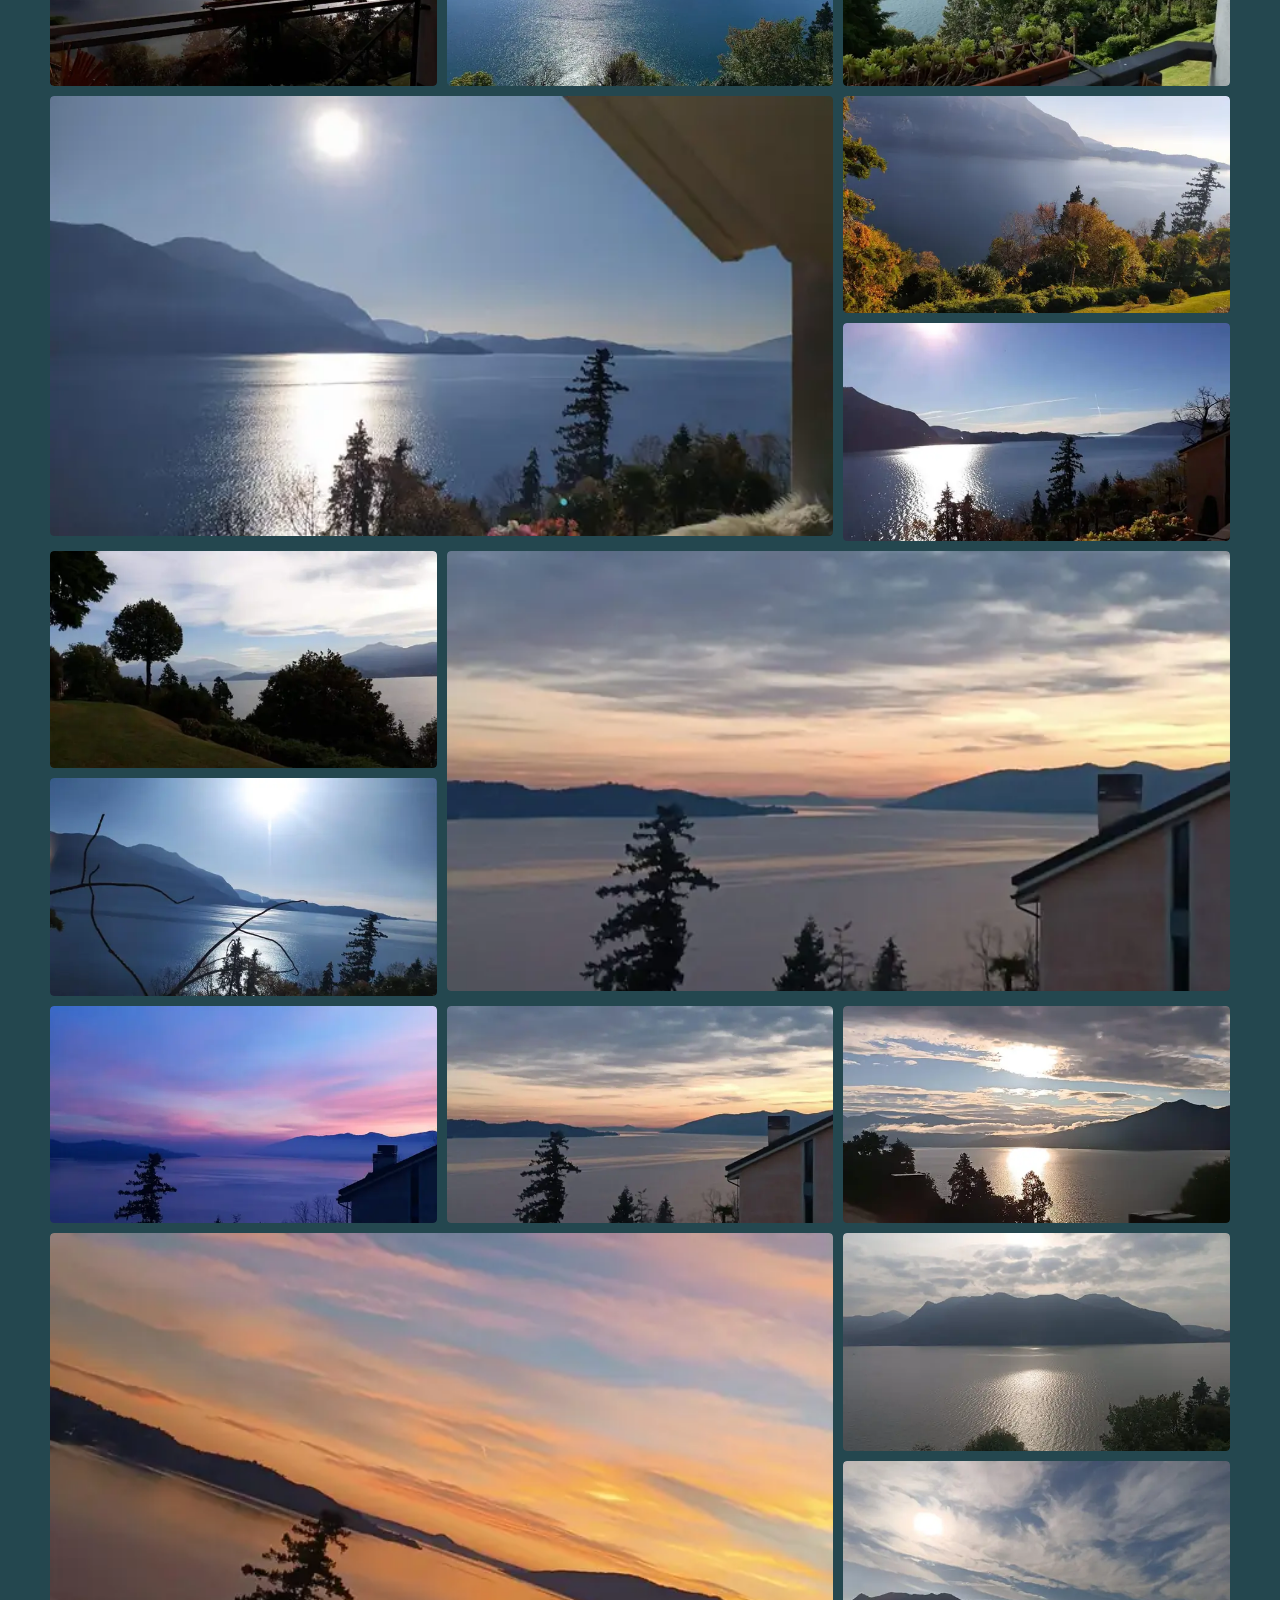
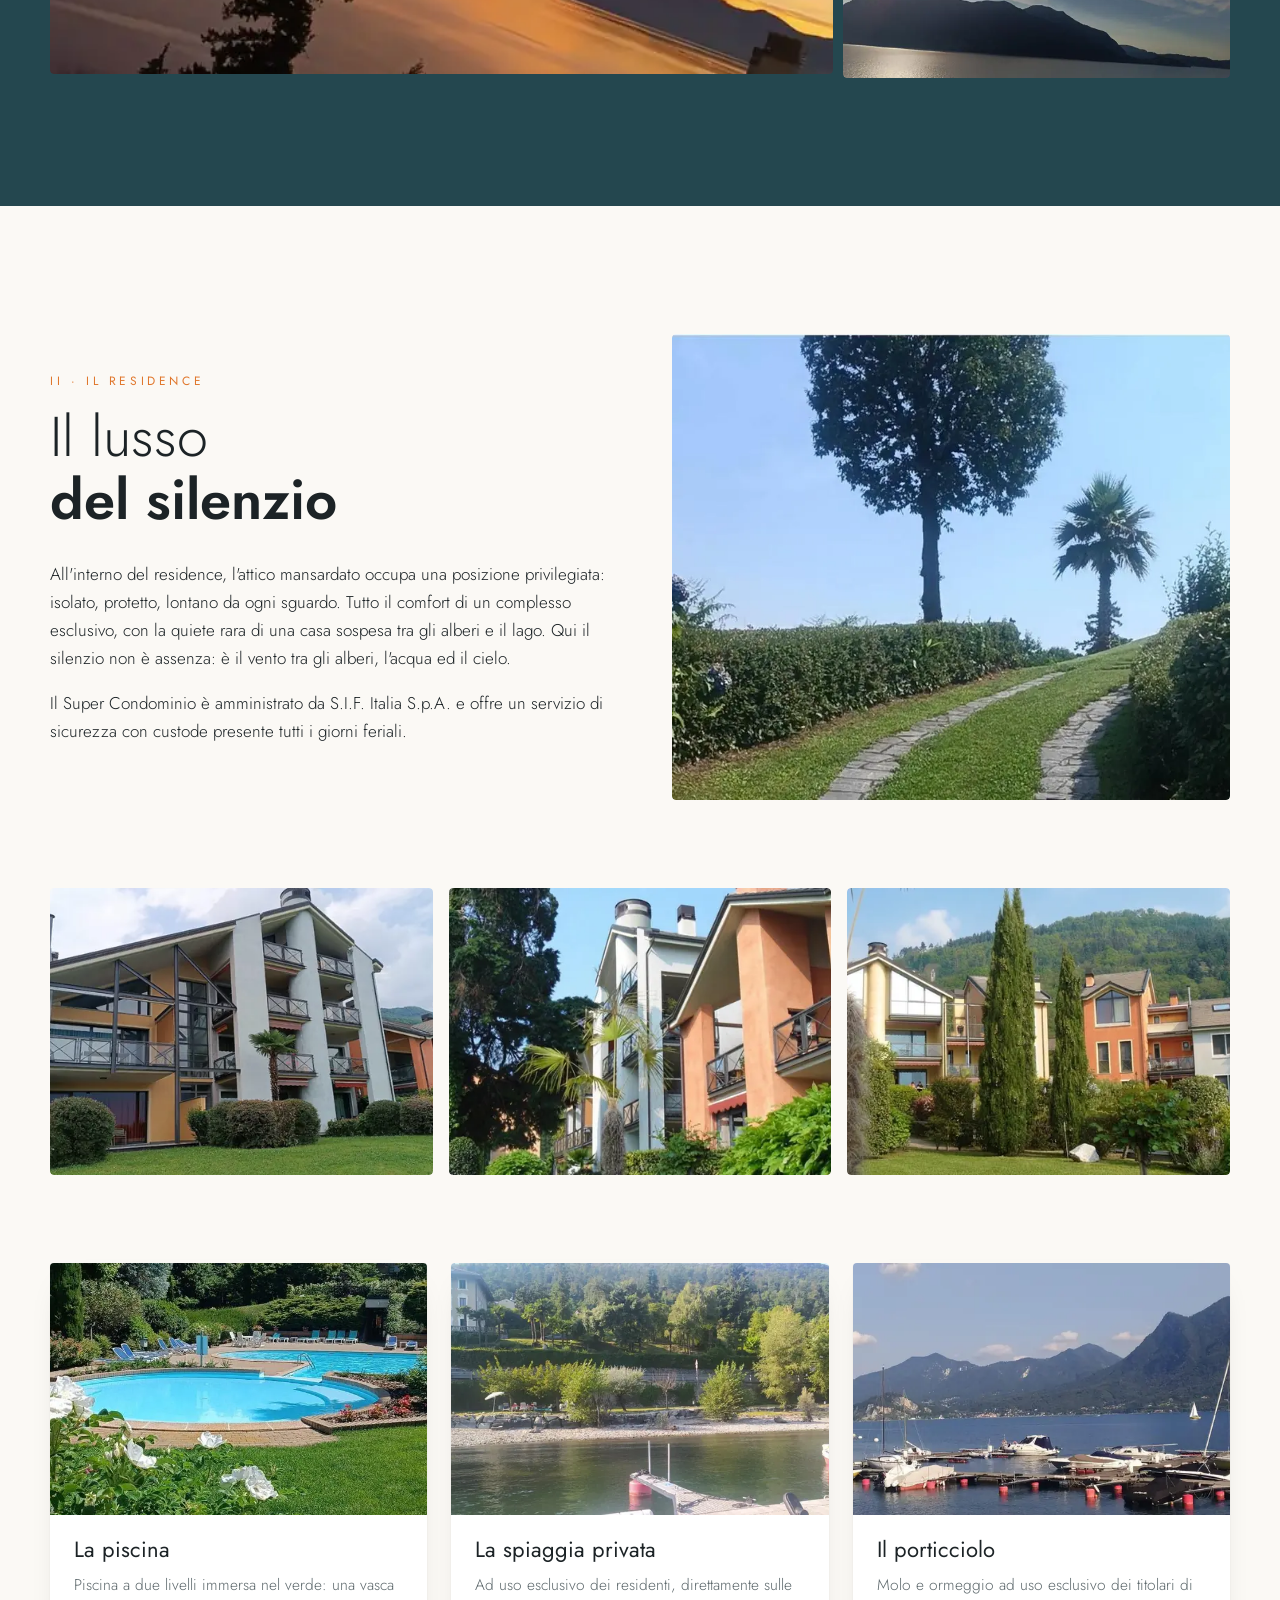
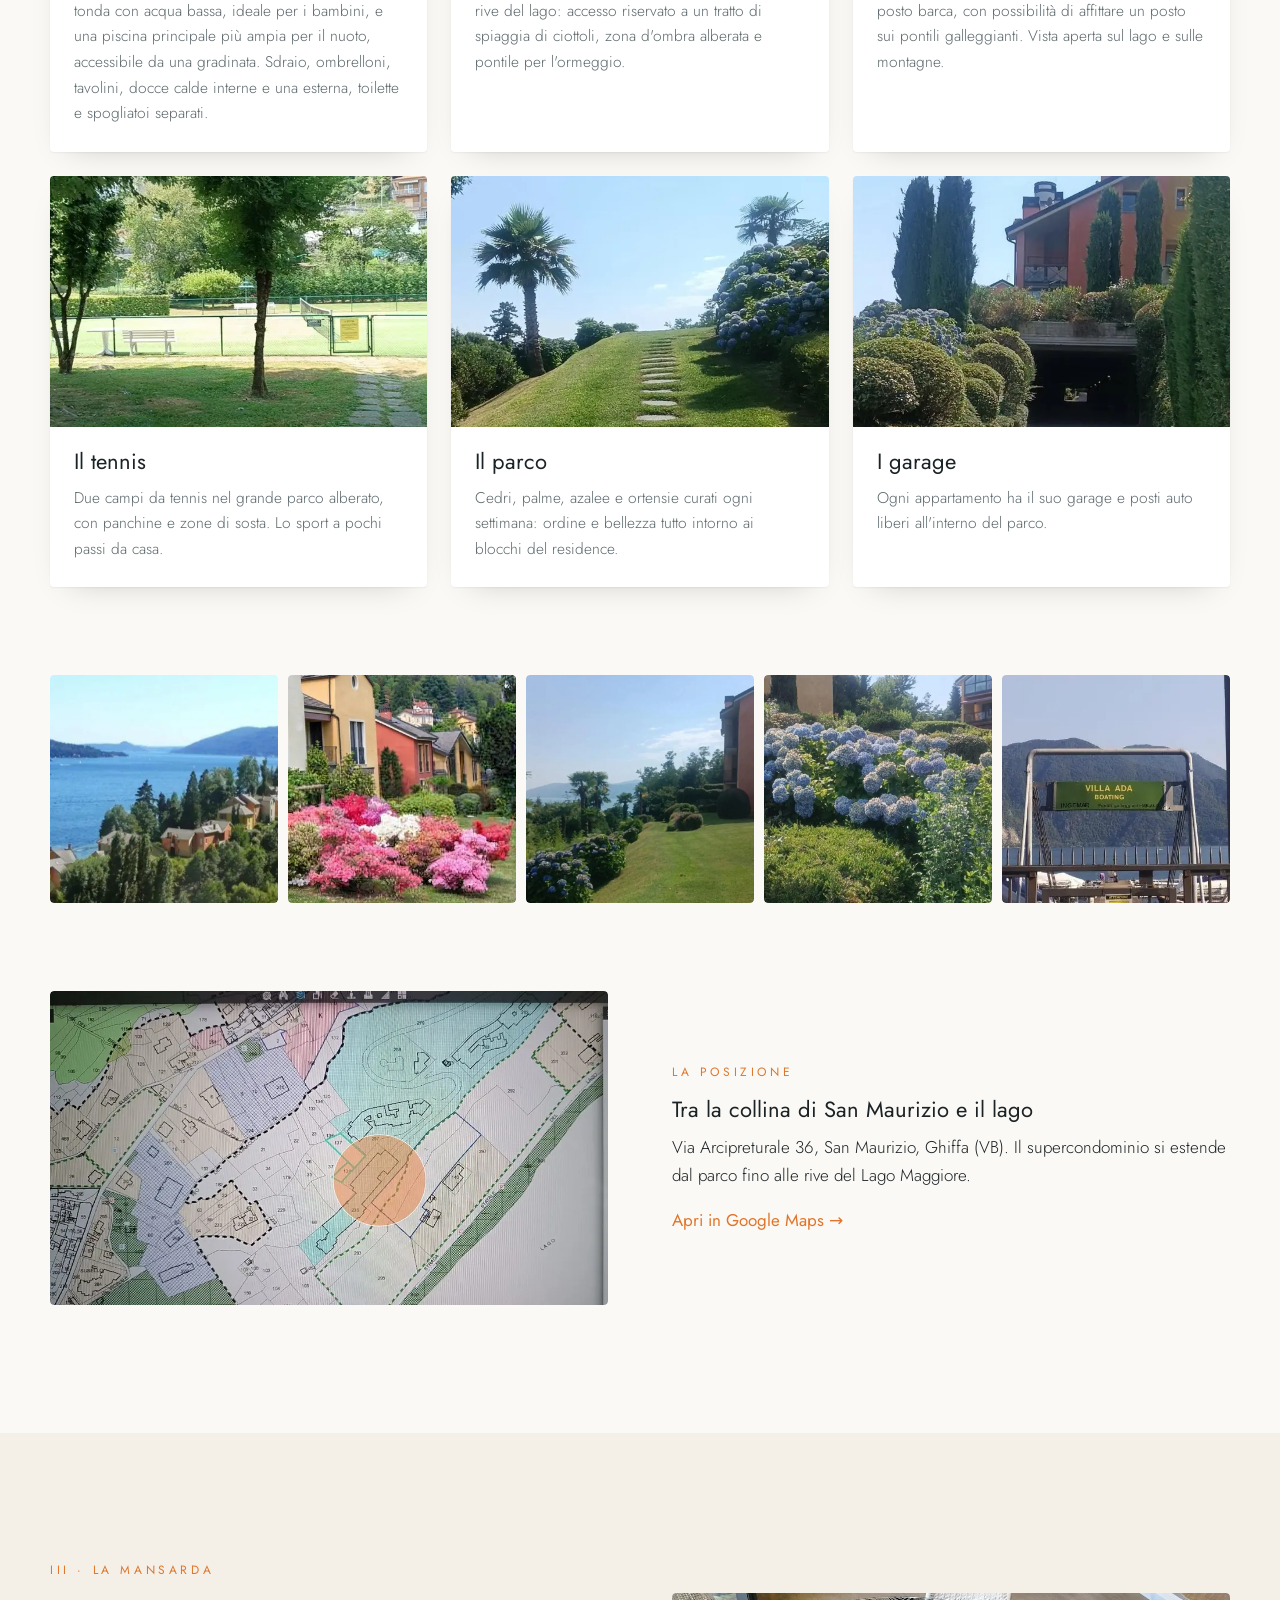
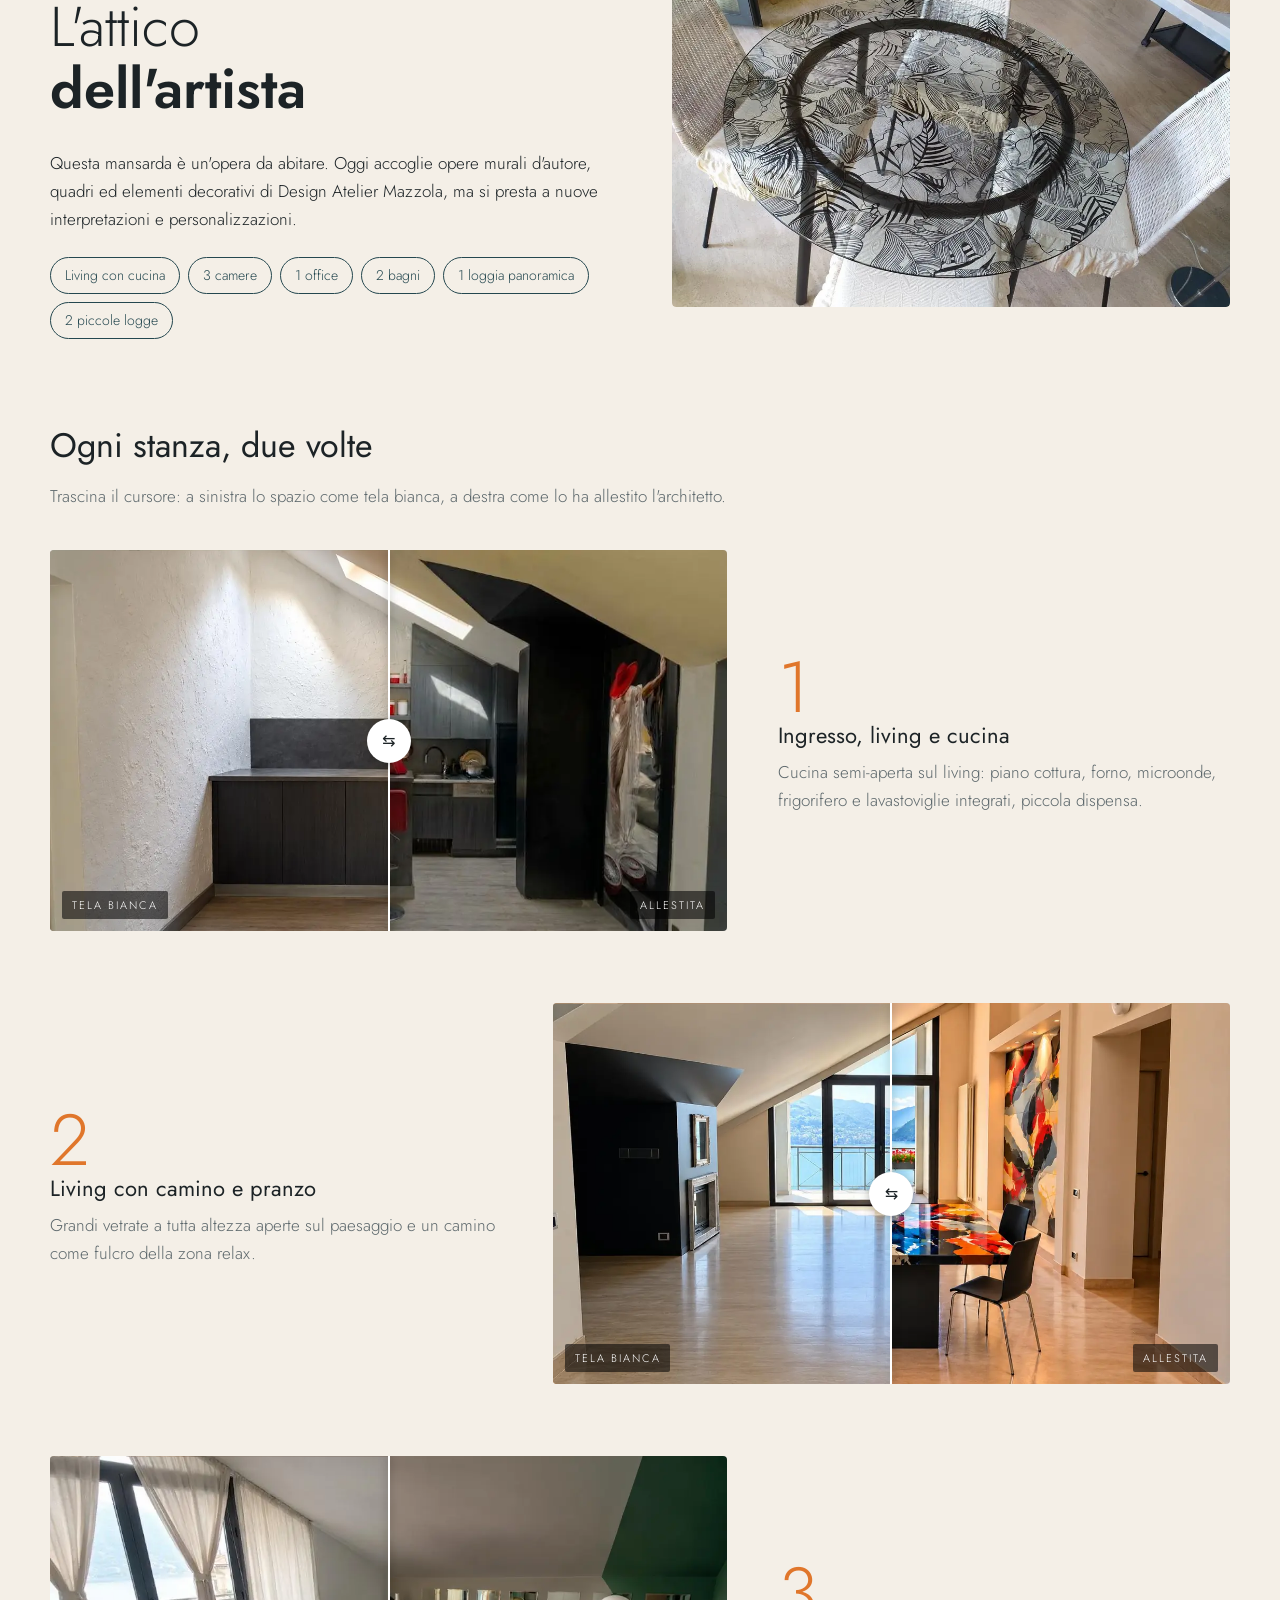
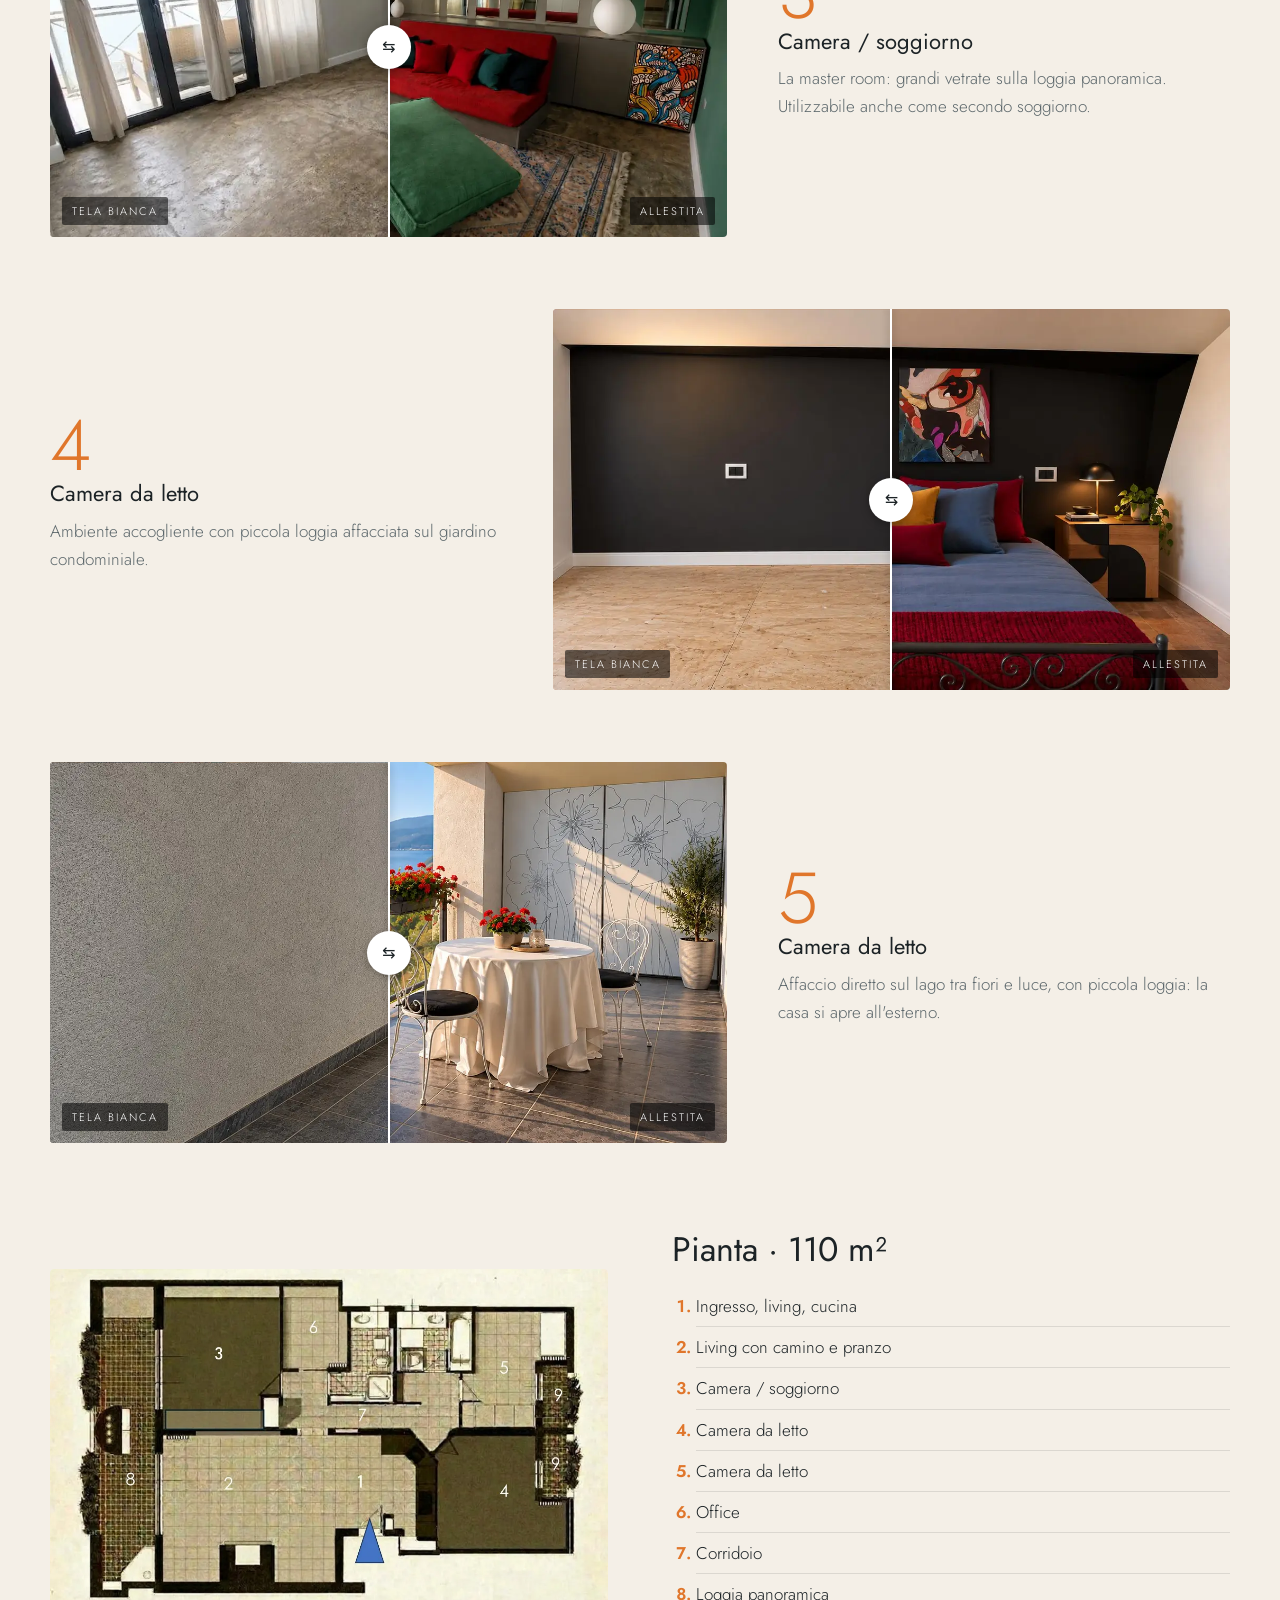
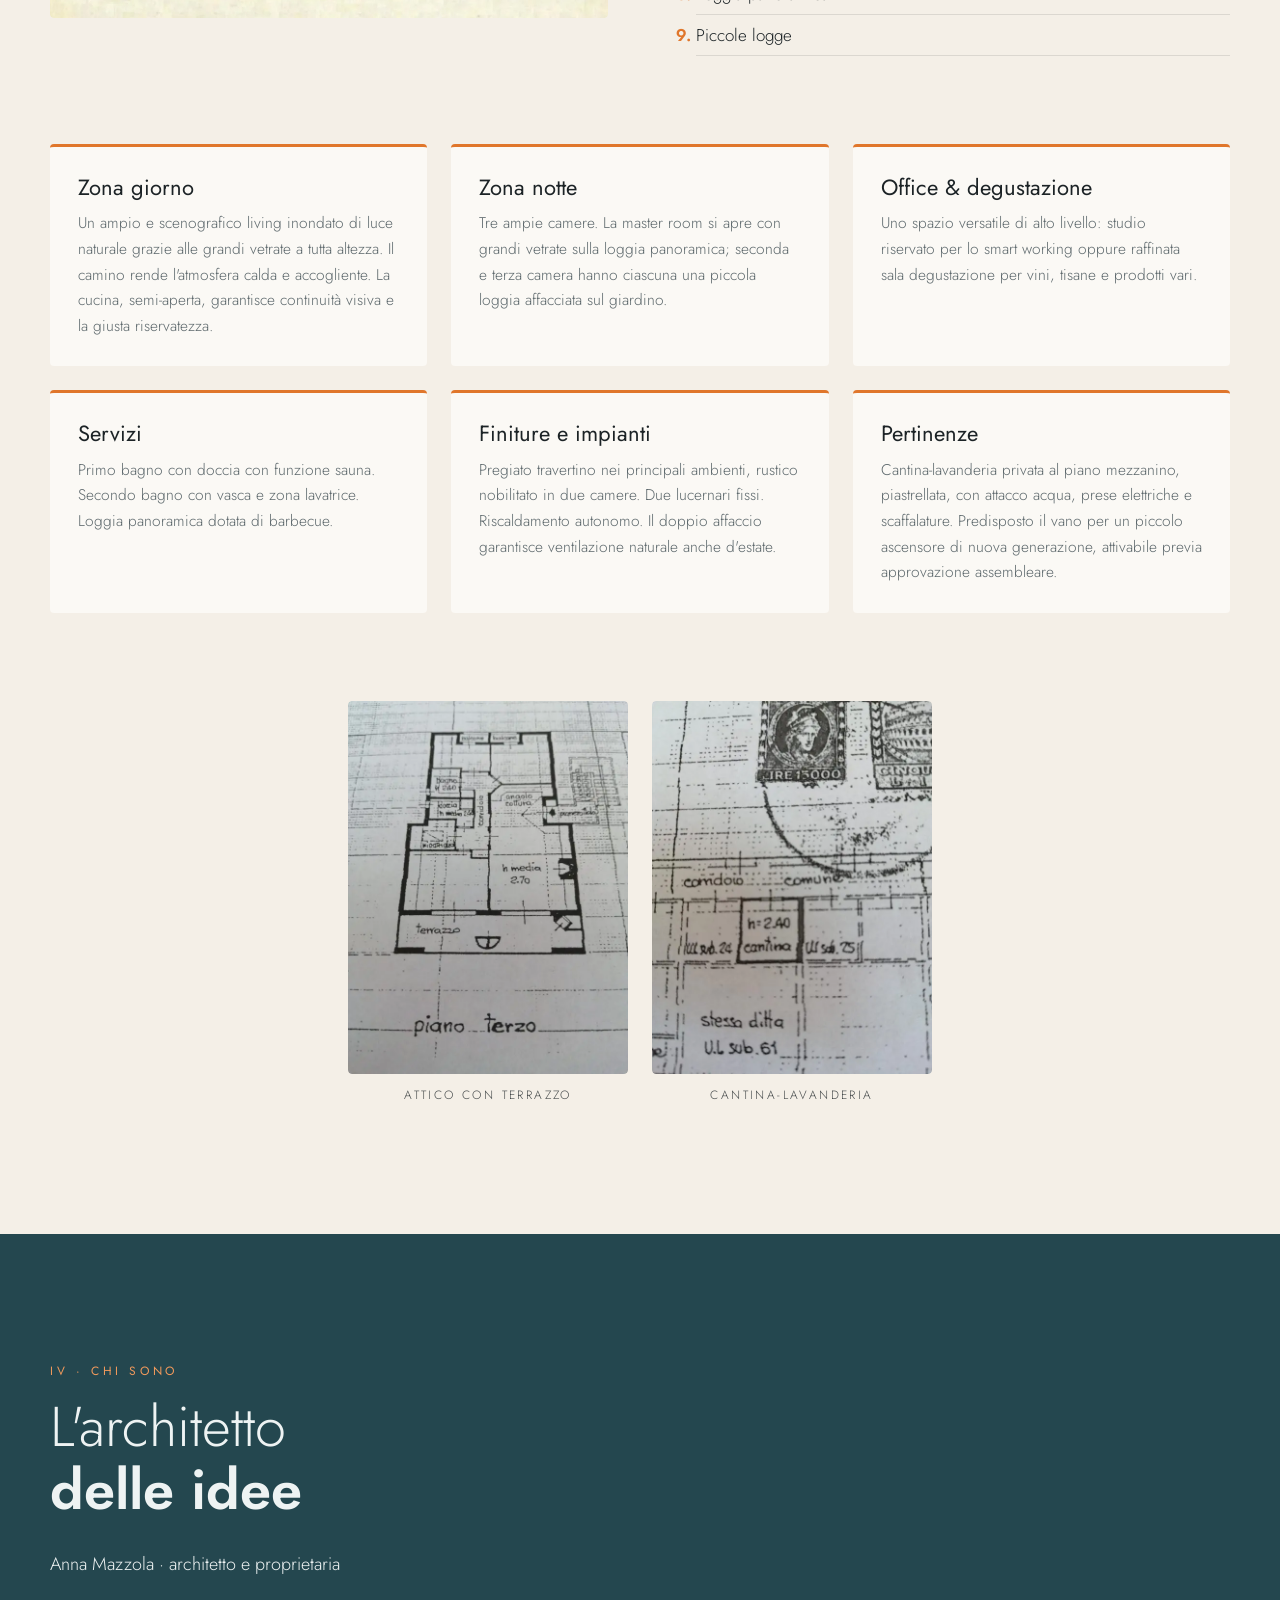
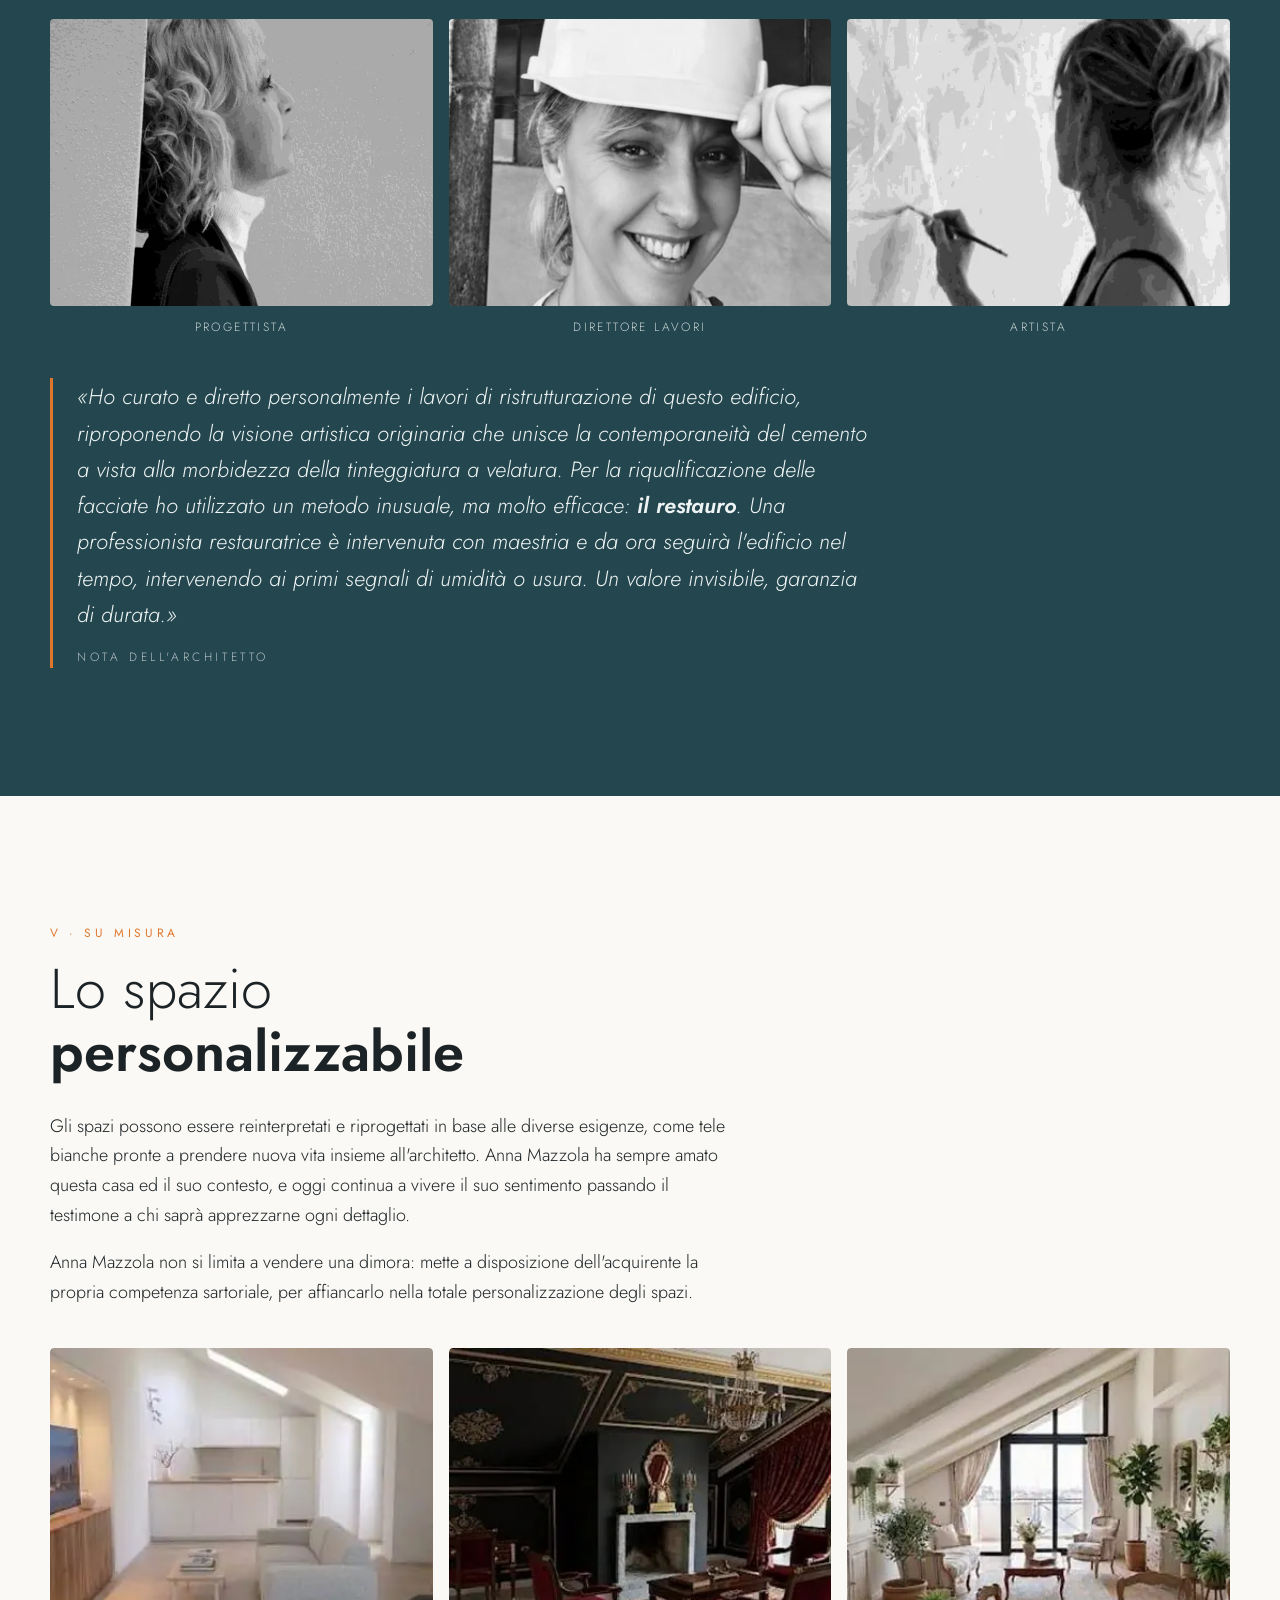
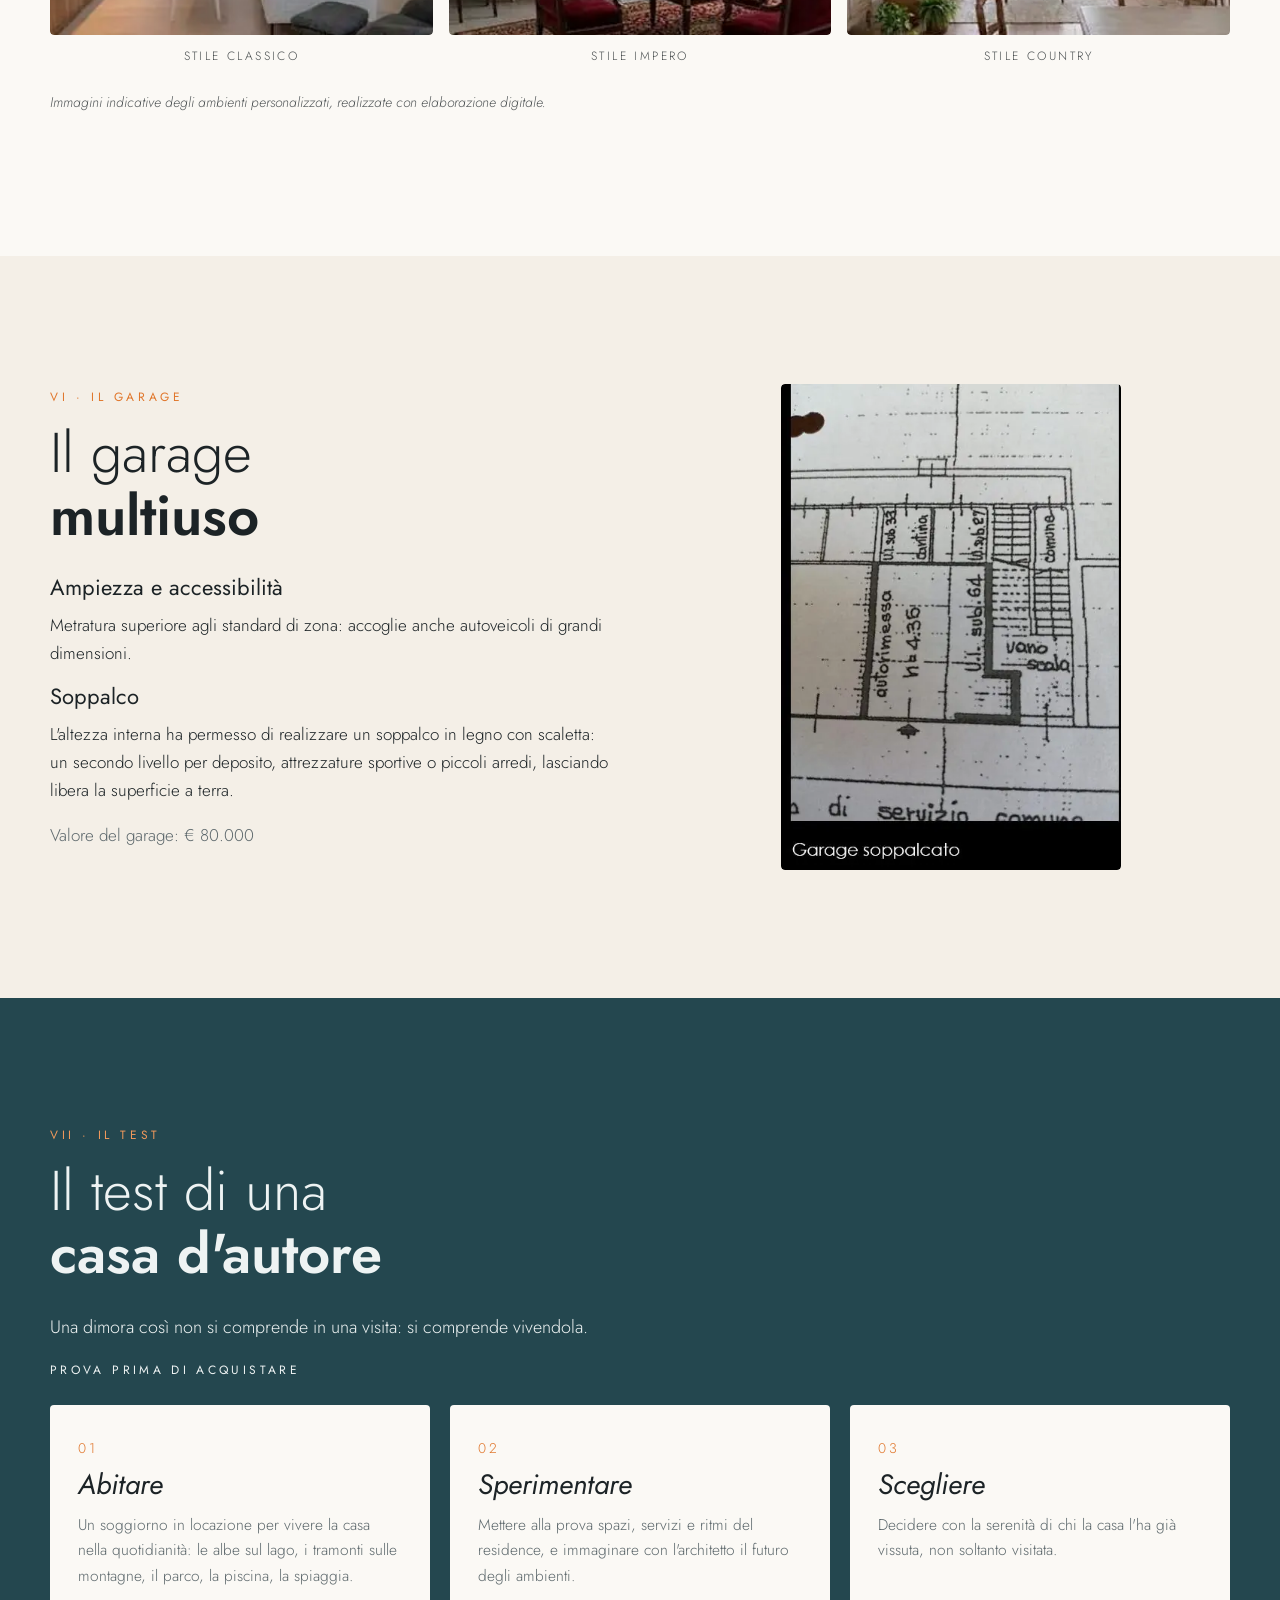
==== commit dd03a694: "Sostituisce foto direttore lavori Co-Authored-By: Claude Opus 5.5 <noreply@anthropic.com>" ====
--- a/index.html
+++ b/index.html
@@ -158,7 +158,7 @@
     <p class="lead">Anna Mazzola · architetto e proprietaria</p>
     <div class="trio roles">
       <figure><img src="img/anna-imprenditrice-615.webp" srcset="img/anna-imprenditrice-615.webp 615w" sizes="(max-width: 700px) 100vw, 33vw" width="615" height="401" alt="Anna Mazzola · Progettista" loading="lazy" decoding="async"><figcaption>Progettista</figcaption></figure>
-      <figure><img src="img/anna-direttrice-814.webp" srcset="img/anna-direttrice-814.webp 814w" sizes="(max-width: 700px) 100vw, 33vw" width="814" height="448" alt="Anna Mazzola · Direttore lavori" loading="lazy" decoding="async"><figcaption>Direttore lavori</figcaption></figure>
+      <figure><img src="img/anna-direttrice-529.webp" srcset="img/anna-direttrice-529.webp 529w" sizes="(max-width: 700px) 100vw, 33vw" width="529" height="297" alt="Anna Mazzola · Direttore lavori" loading="lazy" decoding="async"><figcaption>Direttore lavori</figcaption></figure>
       <figure><img src="img/anna-artista-608.webp" srcset="img/anna-artista-608.webp 608w" sizes="(max-width: 700px) 100vw, 33vw" width="608" height="396" alt="Anna Mazzola · Artista" loading="lazy" decoding="async"><figcaption>Artista</figcaption></figure>
     </div>
     <blockquote>«Ho curato e diretto personalmente i lavori di ristrutturazione di questo edificio, riproponendo la visione artistica originaria che unisce la contemporaneità del cemento a vista alla morbidezza della tinteggiatura a velatura. Per la riqualificazione delle facciate ho utilizzato un metodo inusuale, ma molto efficace: <strong>il restauro</strong>. Una professionista restauratrice è intervenuta con maestria e da ora seguirà l'edificio nel tempo, intervenendo ai primi segnali di umidità o usura. Un valore invisibile, garanzia di durata.»<cite>Nota dell'architetto</cite></blockquote>
